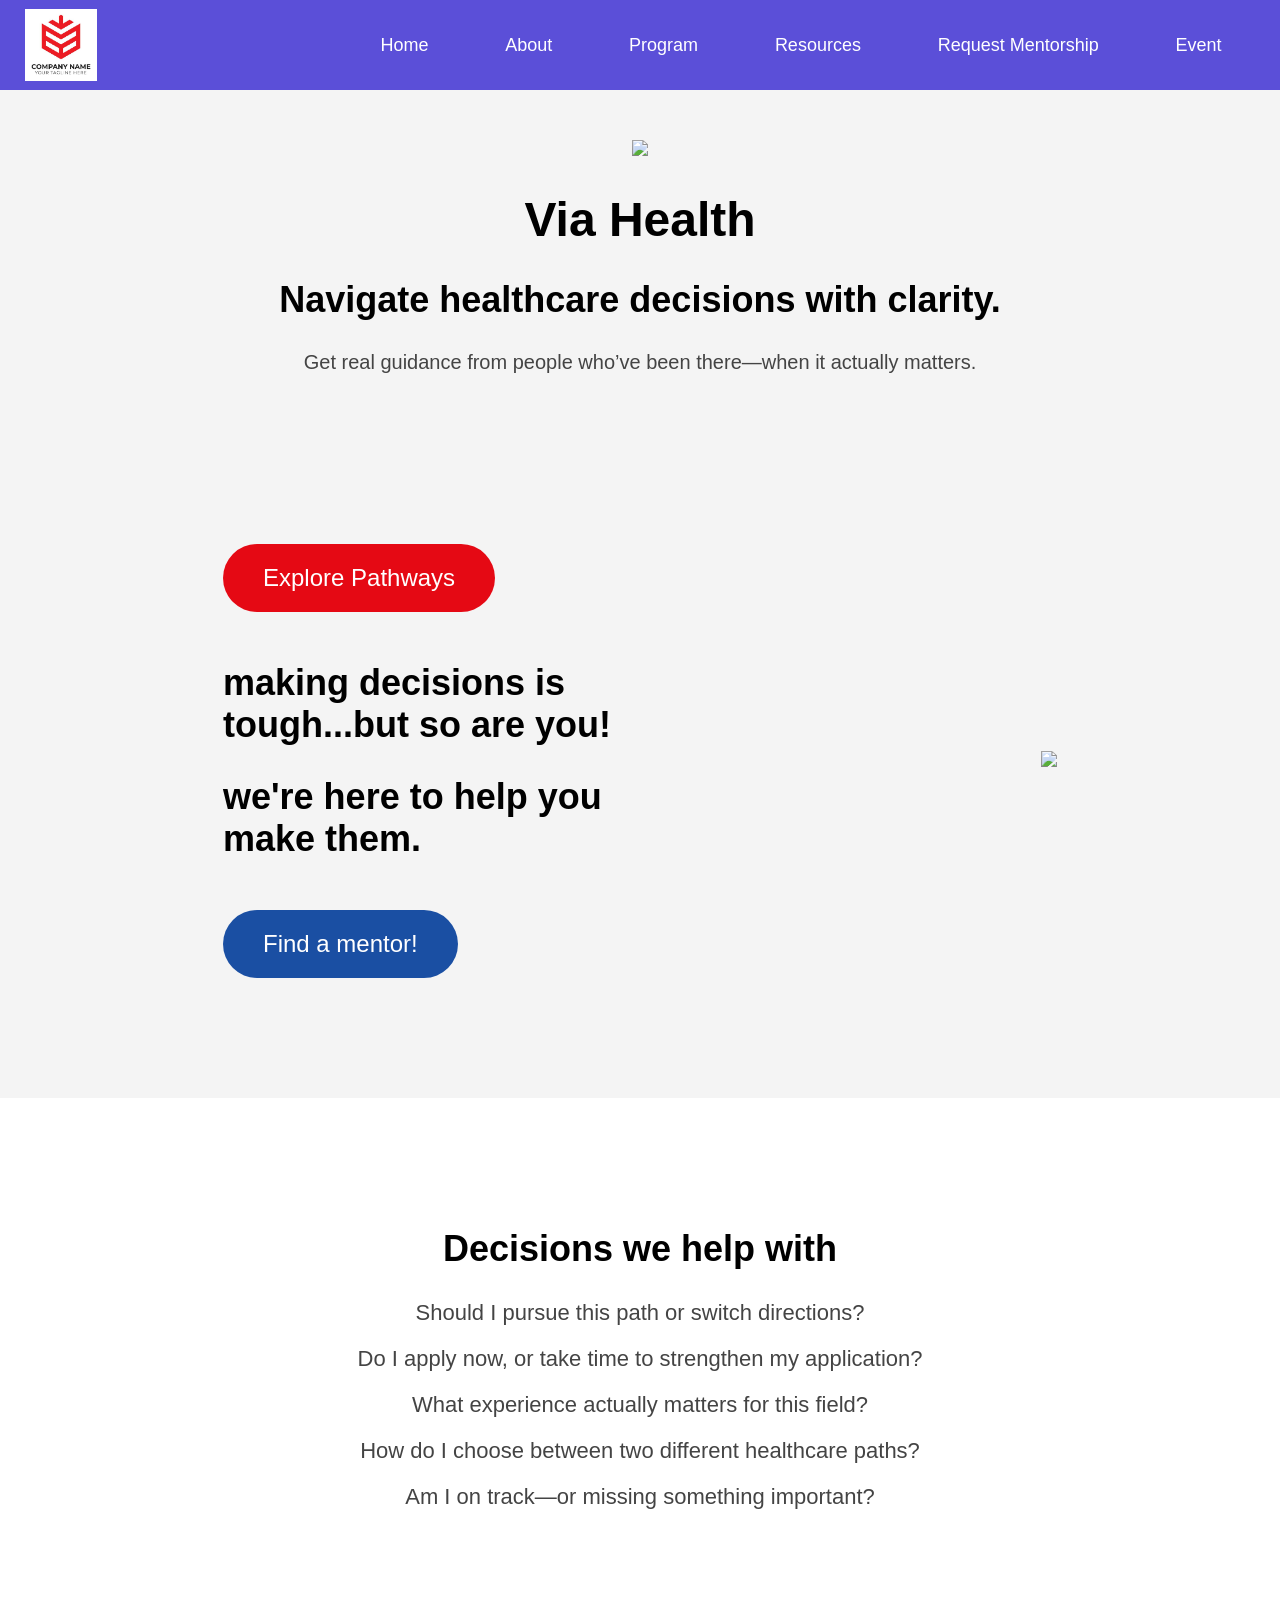
==== Index.html @ 2868d45c "finallyfinishform" ====
<!DOCTYPE html>
<html lang="en">
<head>
    <meta charset="UTF-8">
    <meta name="viewport" content="width=device-width, initial-scale=1.0">
    <title>CISW300 - Web Project</title>
    <link rel="stylesheet" href="style.css">
    <script src="script.js" defer></script>
</head>
<div id="nav-placeholder"></div>
<body class="Home">
<!-- HERO -->
<div class="hero">
    <img src="viahealth.png" class="mainLogo">

    <h1>Via Health</h1>

    <h2>Navigate healthcare decisions with clarity.</h2>

    <p>
        Get real guidance from people who’ve been there—when it actually matters.
    </p>
</div>

<!-- SECTION 2 (your second image recreated) -->
<div class="section2">

    <div class="left-text">
        <a href="#" class="btn red">Explore Pathways</a>

        <h2>making decisions is tough...but so are you!</h2>

        <h2>we're here to help you make them.</h2>

        <a href="#" class="btn blue">Find a mentor!</a>
    </div>

    <div class="right-image">
        <img src="map.png">
    </div>

</div>

<!-- SECTION 3 (your last image recreated) -->
<div class="section3">

    <h2>Decisions we help with</h2>

    <p>Should I pursue this path or switch directions?</p>
    <p>Do I apply now, or take time to strengthen my application?</p>
    <p>What experience actually matters for this field?</p>
    <p>How do I choose between two different healthcare paths?</p>
    <p>Am I on track—or missing something important?</p>

</div>

</body>
</html>
---- style.css ----
/*For all html files */
/* navigation bar */
.nav-hat {
   position: fixed;
   top: -10vh;
   left: 0;
   width: 110vw;
   height: 20vh;
   background-color: #5b4fd8;
   z-index: -1;
}
nav{
   position: fixed;
}
nav ul {
   list-style-type: none;
   display: flex;
   padding: 0;
   width: 100vw;
   background-color: #5b4fd8;
   margin: 0;
   position: fixed;
   top: 0;
   left: 0;
   text-decoration: none;
   height: 10vh;
   justify-content: right;
   align-items: center;
   overflow: hidden;

}
nav li {
   padding: 1000px clamp(2vw, 3vw, 5vw);
   position: relative;
   right: 20px;
}
nav a {
   text-decoration: none;
   color: white;
   font-size: 18px;

   
}
nav li:hover {
   background-color: #9891fb;

}
.navLogo {
   height: 80%;
   width: auto;
   margin-right: auto;
   margin-left: 25px;
   padding-right: 20px;


   
}
/* navigation bar end */
/* Start of Body */
Body {
   position: absolute;
   top: 10%;
   overscroll-behavior: none;
}

/*End*/

/*For Index.html */
.Home {
   margin: 0;
   font-family: Arial, sans-serif;
   background-color: #f4f4f4;
   text-align: center;
   width: 100vw;
}
.Home .hero {
            padding: 50px 20px;
}

.Home .mainLogo {
   width: 300px;
}

.Home h1 {
   font-size: 48px;
}

.Home h2 {
   font-size: 36px;
}

.Home p {
   font-size: 20px;
   color: #444;
   width: 60%;
   margin: auto;
}

        /* Section 2 layout */
.Home .section2 {
      display: flex;
      justify-content: space-around;
      align-items: center;
      padding: 100px 50px;
   background: #f4f4f4;
}

.Home .left-text {
   width: 40%;
   text-align: left;
}

.Home .right-image img {
   width: 250px;
}
.Home .btn {
   display: inline-block;
   padding: 20px 40px;
   border-radius: 40px;
   color: white;
   font-size: 24px;
   text-decoration: none;
   margin: 20px 0;
}

.Home .red {
   background: #e50914;
}

.Home .blue {
   background: #1a4fa3;
}

        /* Section 3 */
.Home .section3 {
   padding: 100px 20px;
   background: #ffffff;
}
.Home .section3 p {
   font-size: 22px;
   margin: 20px auto;
}
/*End*/

/*For About.html */

/*End*/

/*For Pathway.html */

/*End*/

/*For Mentorship.html */
.Mentorship {
   padding-top: 100px;
   padding-left: 100px;
   padding-bottom: 150px;

}

/*End*/

/*For Resources.html */

/*End*/
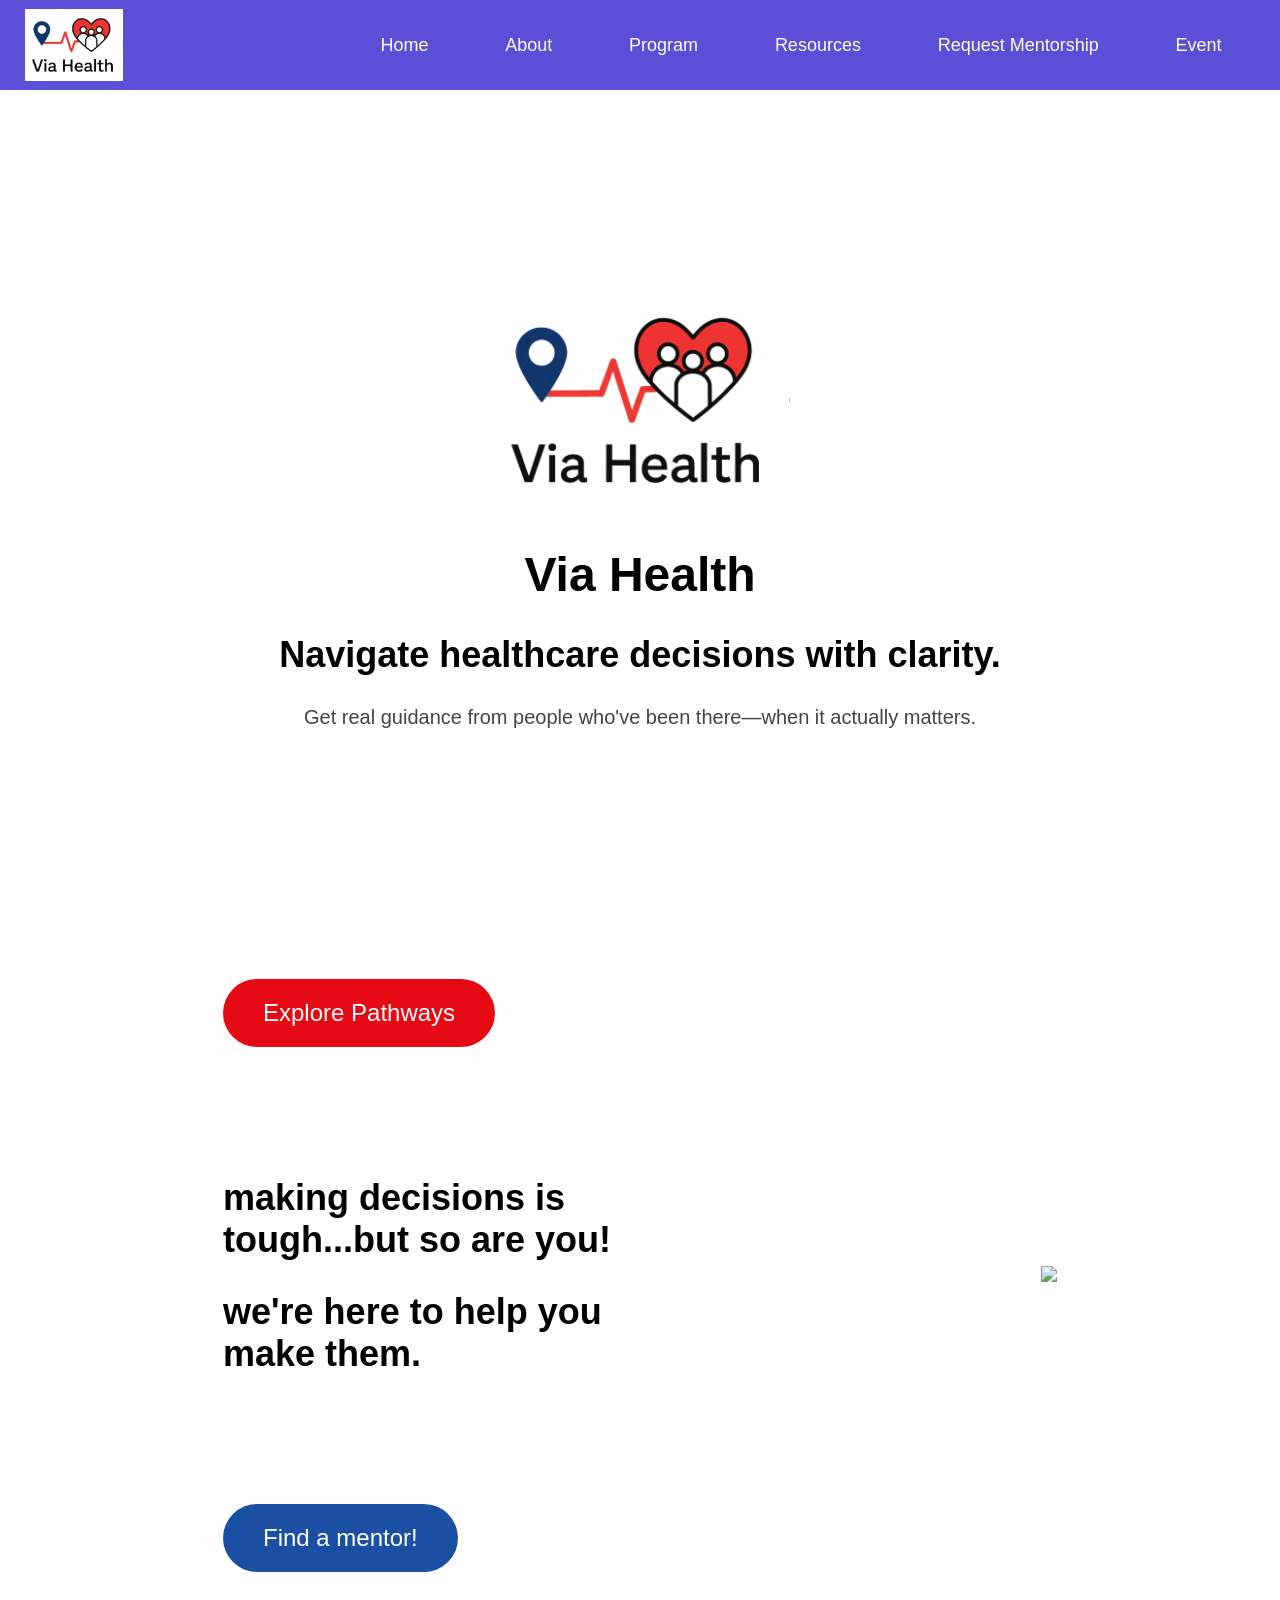
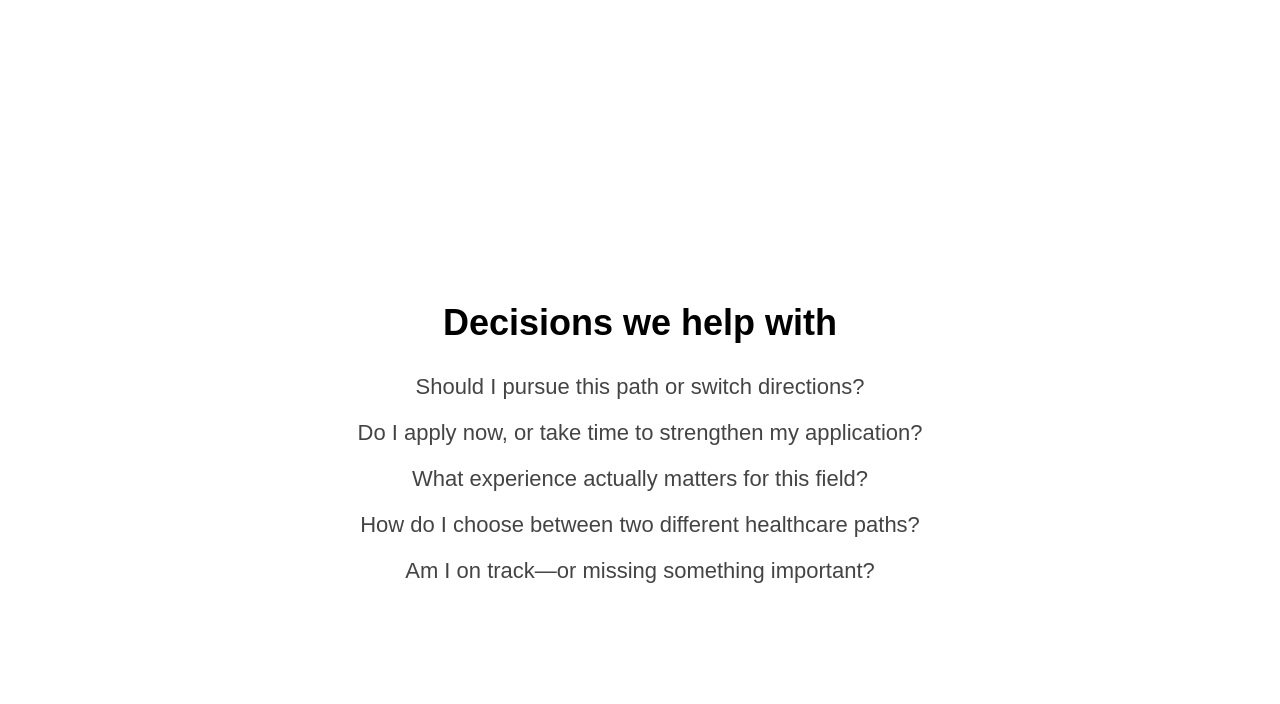
==== commit 7fed0c47: "ver.noclue" ====
--- a/Index.html
+++ b/Index.html
@@ -11,14 +11,14 @@
 <body class="Home">
 <!-- HERO -->
 <div class="hero">
-    <img src="viahealth.png" class="mainLogo">
+    <img src="myImages/logo.png" class="mainLogo">
 
     <h1>Via Health</h1>
 
     <h2>Navigate healthcare decisions with clarity.</h2>
 
     <p>
-        Get real guidance from people who’ve been there—when it actually matters.
+        Get real guidance from people who've been there—when it actually matters.
     </p>
 </div>
 
--- a/style.css
+++ b/style.css
@@ -69,9 +69,10 @@
 .Home {
    margin: 0;
    font-family: Arial, sans-serif;
-   background-color: #f4f4f4;
+   background-color: #ffffff;
    text-align: center;
    width: 100vw;
+   padding-top: 150px;
 }
 .Home .hero {
             padding: 50px 20px;
@@ -95,14 +96,12 @@
    width: 60%;
    margin: auto;
 }
-
         /* Section 2 layout */
 .Home .section2 {
       display: flex;
       justify-content: space-around;
       align-items: center;
       padding: 100px 50px;
-   background: #f4f4f4;
 }
 
 .Home .left-text {
@@ -120,7 +119,7 @@
    color: white;
    font-size: 24px;
    text-decoration: none;
-   margin: 20px 0;
+   margin: 100px 0;
 }
 
 .Home .red {
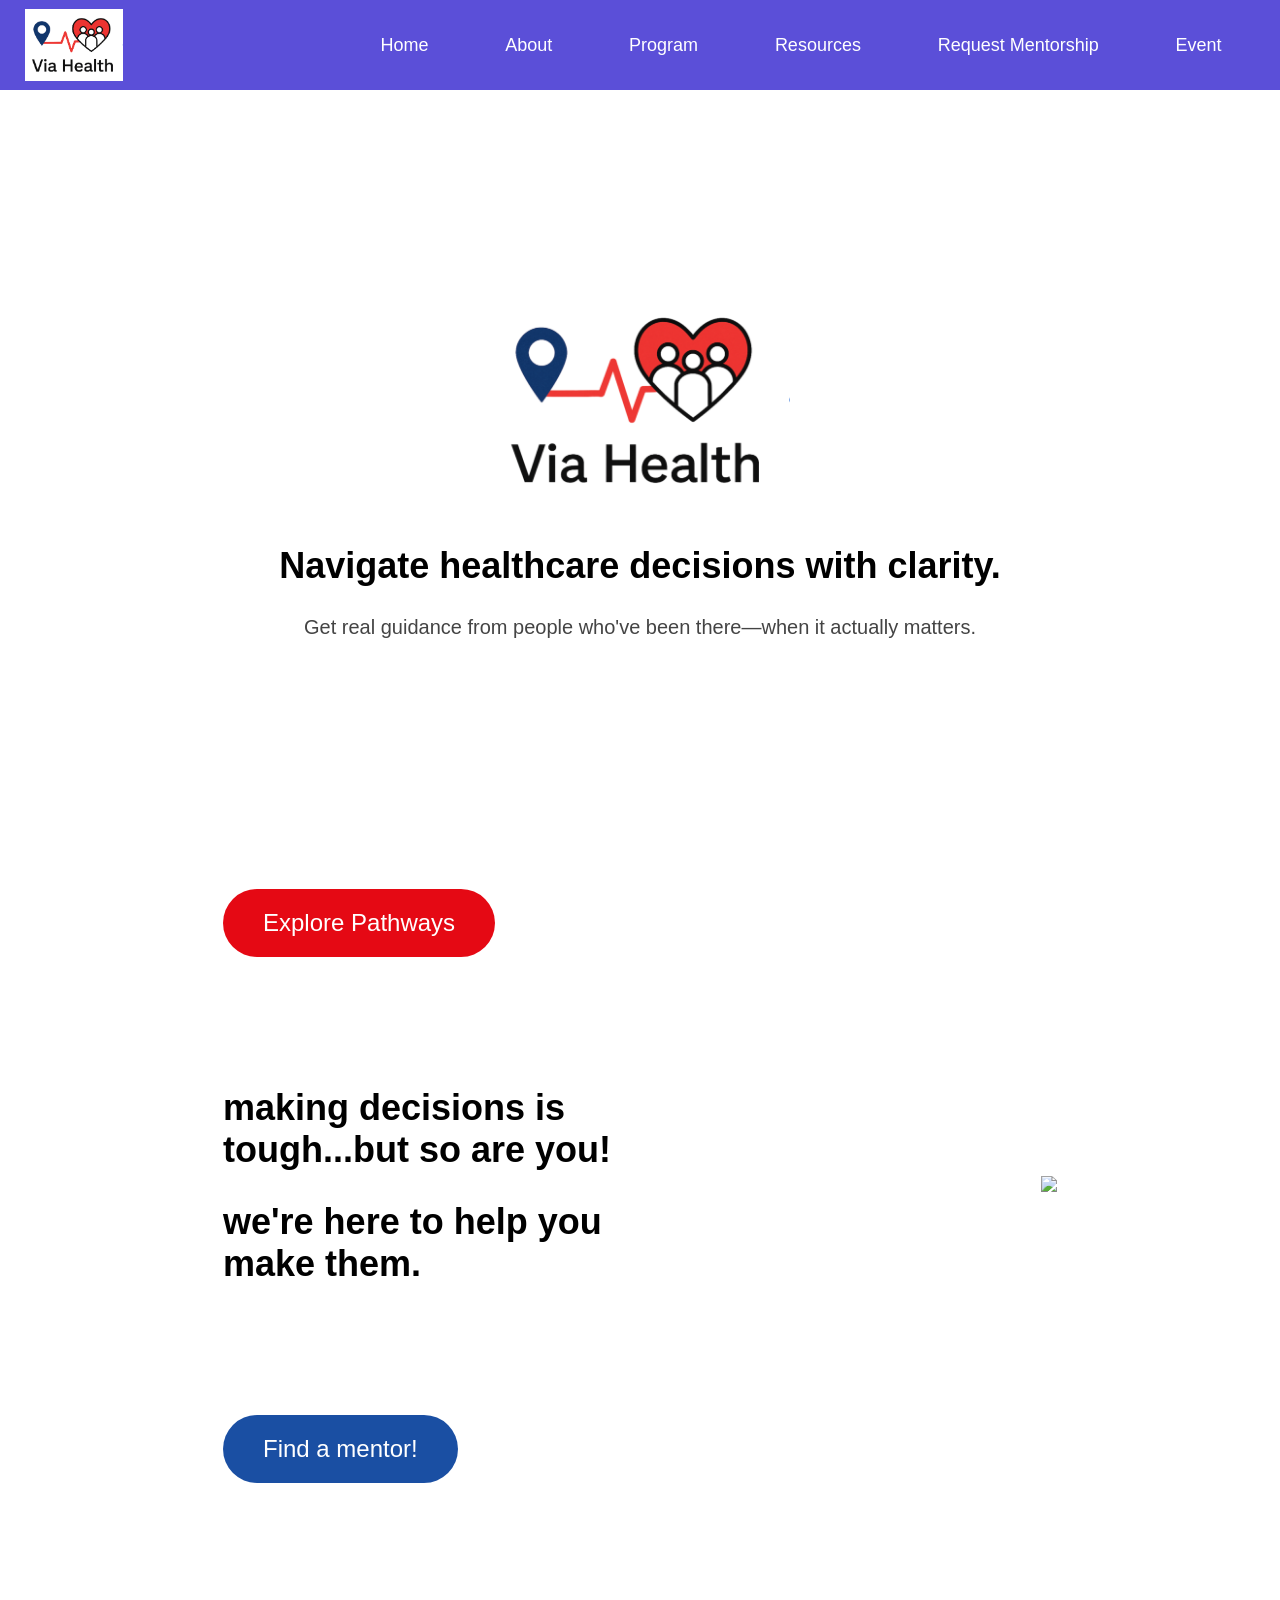
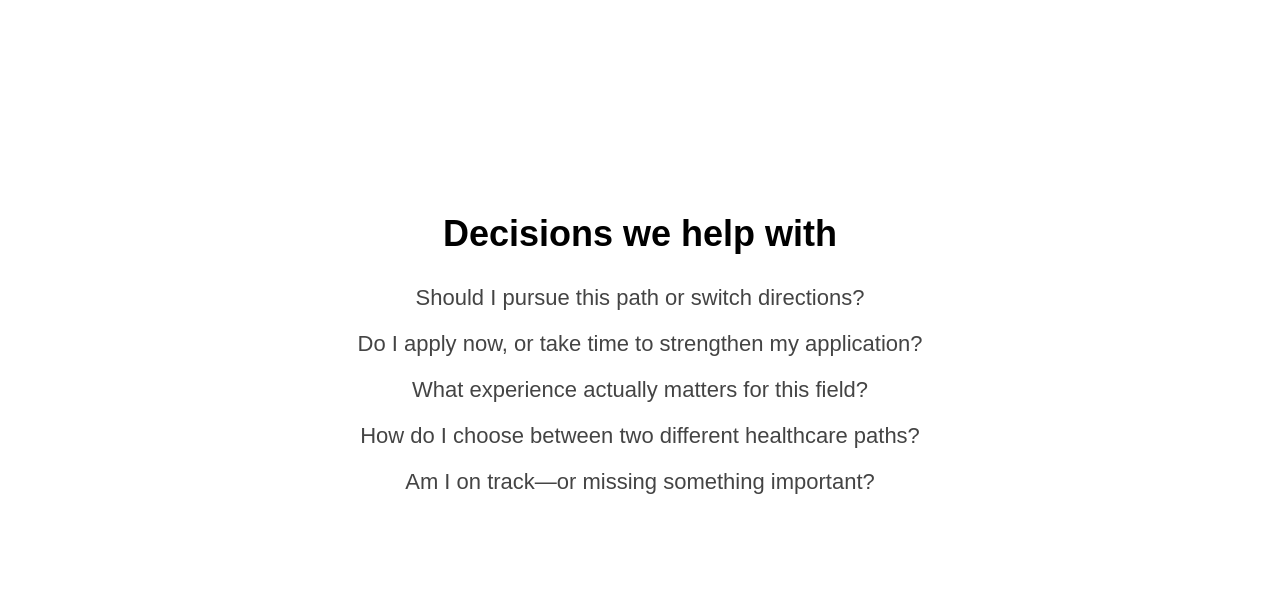
==== commit cbbacf5f: "minisculefix" ====
--- a/Index.html
+++ b/Index.html
@@ -13,7 +13,6 @@
 <div class="hero">
     <img src="myImages/logo.png" class="mainLogo">
 
-    <h1>Via Health</h1>
 
     <h2>Navigate healthcare decisions with clarity.</h2>
 
--- a/style.css
+++ b/style.css
@@ -161,4 +161,4 @@
 
 /*For Resources.html */
 
-/*End*/+/*End*/
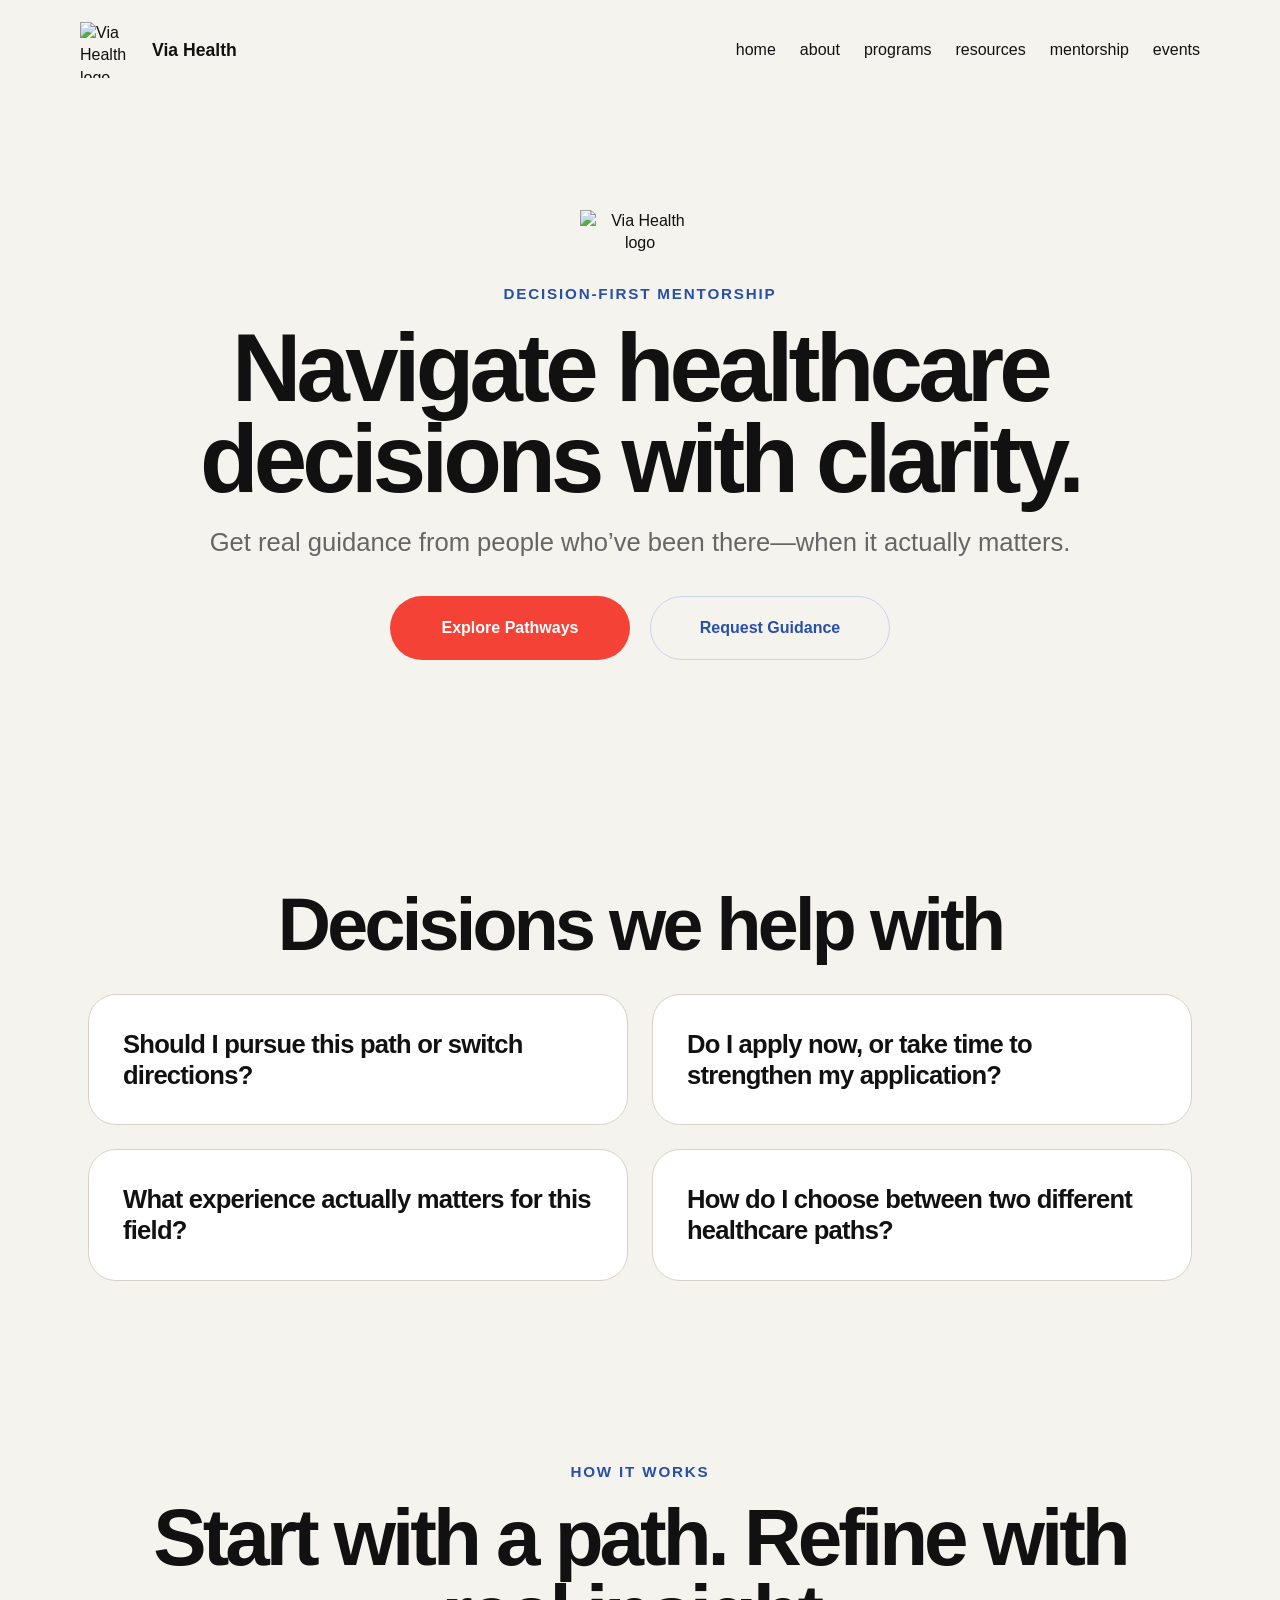
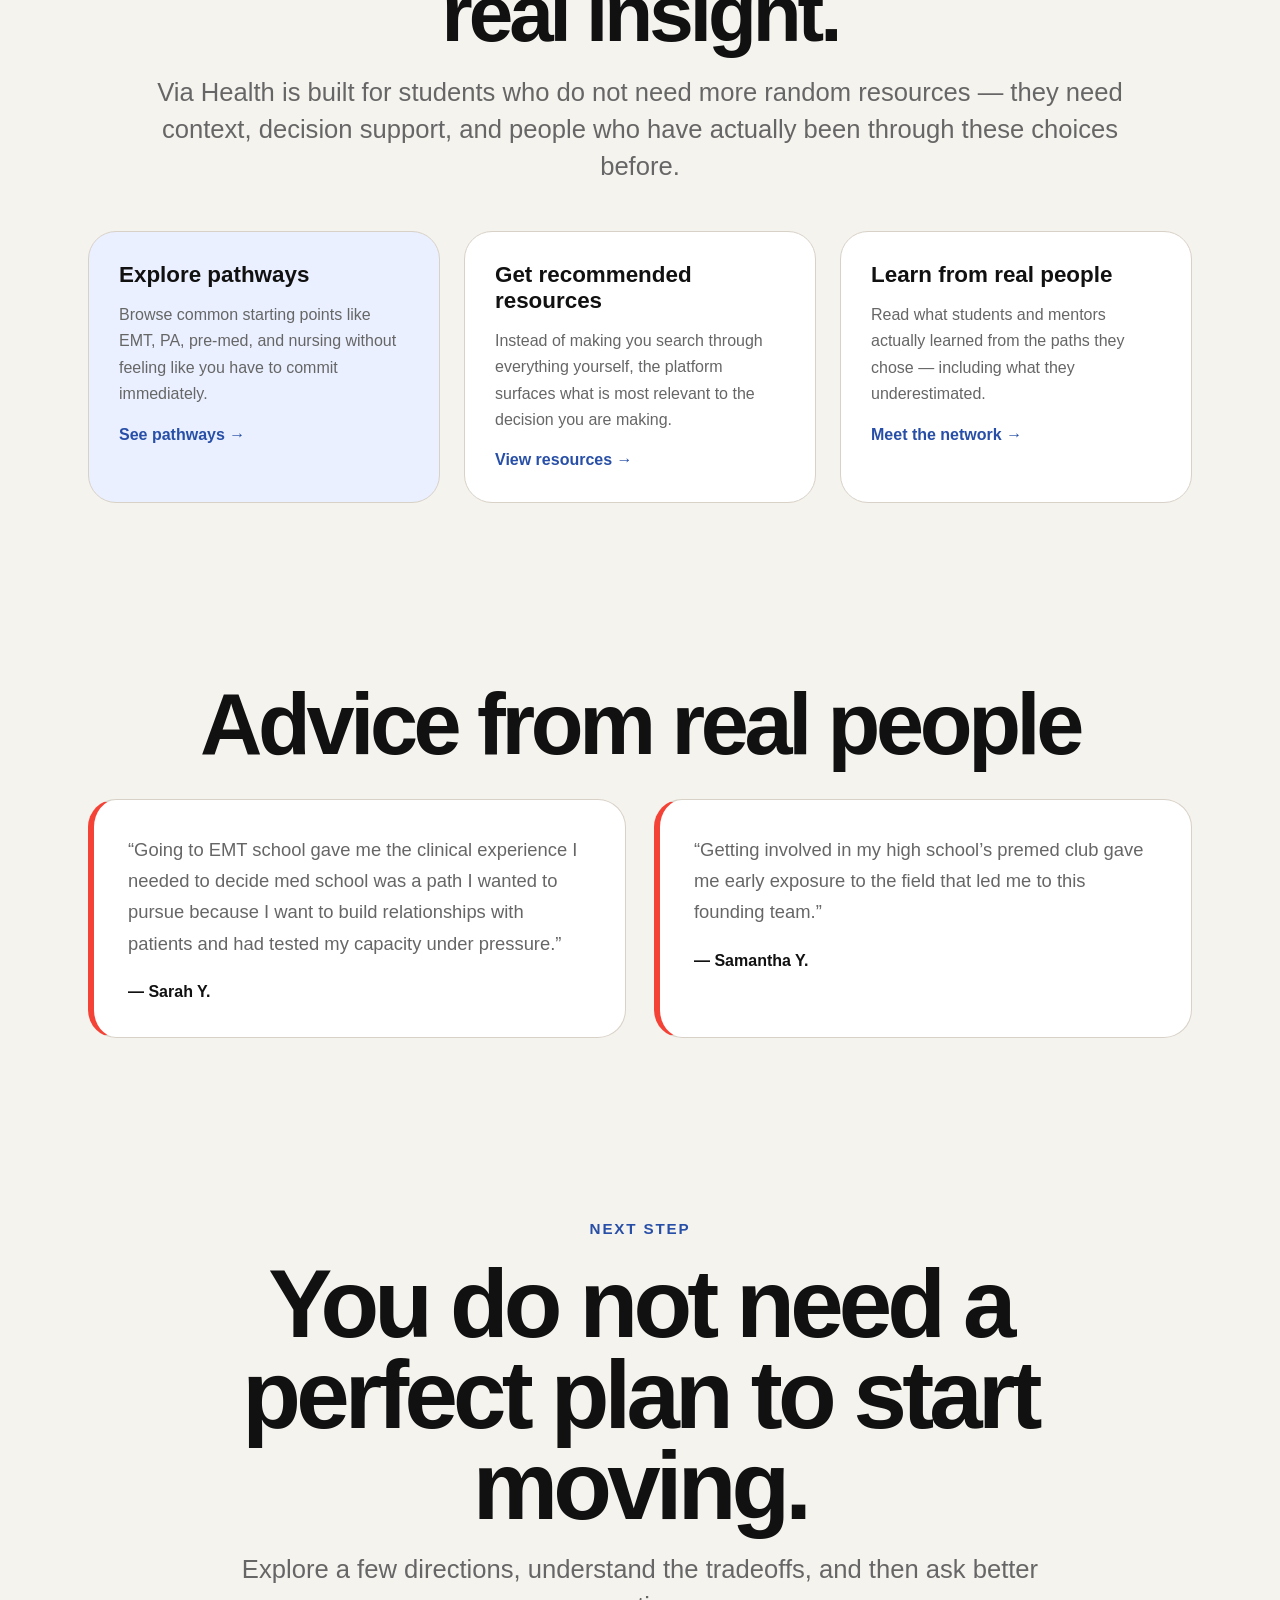
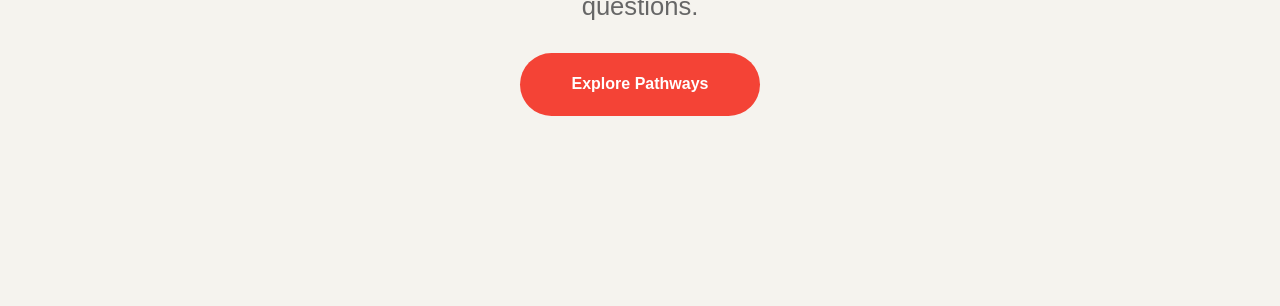
==== commit 6831cc39: "Add files via upload final site update for project submission" ====
--- a/Index.html
+++ b/Index.html
@@ -1,57 +1,149 @@
 <!DOCTYPE html>
 <html lang="en">
 <head>
-    <meta charset="UTF-8">
-    <meta name="viewport" content="width=device-width, initial-scale=1.0">
-    <title>CISW300 - Web Project</title>
-    <link rel="stylesheet" href="style.css">
-    <script src="script.js" defer></script>
+  <meta charset="UTF-8" />
+  <meta name="viewport" content="width=device-width, initial-scale=1.0" />
+  <title>Via Health</title>
+  <link rel="stylesheet" href="style.css" />
 </head>
-<div id="nav-placeholder"></div>
-<body class="Home">
-<!-- HERO -->
-<div class="hero">
-    <img src="myImages/logo.png" class="mainLogo">
-
-
-    <h2>Navigate healthcare decisions with clarity.</h2>
-
-    <p>
-        Get real guidance from people who've been there—when it actually matters.
-    </p>
-</div>
-
-<!-- SECTION 2 (your second image recreated) -->
-<div class="section2">
-
-    <div class="left-text">
-        <a href="#" class="btn red">Explore Pathways</a>
-
-        <h2>making decisions is tough...but so are you!</h2>
-
-        <h2>we're here to help you make them.</h2>
-
-        <a href="#" class="btn blue">Find a mentor!</a>
+<body>
+  <!-- NAVBAR -->
+  <nav class="navbar">
+    <div class="logo-wrap">
+      <img src="myImages/viahealth-logo.png" alt="Via Health logo" class="site-logo" />
+      <span class="logo-text">Via Health</span>
     </div>
 
-    <div class="right-image">
-        <img src="map.png">
+    <div class="nav-links">
+      <a href="Index.html">home</a>
+      <a href="About.html">about</a>
+      <a href="explore.html">programs</a>
+      <a href="Resources.html">resources</a>
+      <a href="Mentorship.html">mentorship</a>
+      <a href="Event.html">events</a>
     </div>
+  </nav>
 
-</div>
+  <main>
+    <!-- HERO -->
+    <section class="hero-section">
+      <div class="hero-content">
+        <img src="myImages/viahealth-logo.png" alt="Via Health logo" class="hero-logo" />
 
-<!-- SECTION 3 (your last image recreated) -->
-<div class="section3">
+        <p class="eyebrow">Decision-first mentorship</p>
 
-    <h2>Decisions we help with</h2>
+        <h1>Navigate healthcare decisions with clarity.</h1>
 
-    <p>Should I pursue this path or switch directions?</p>
-    <p>Do I apply now, or take time to strengthen my application?</p>
-    <p>What experience actually matters for this field?</p>
-    <p>How do I choose between two different healthcare paths?</p>
-    <p>Am I on track—or missing something important?</p>
+        <p class="hero-subtext">
+          Get real guidance from people who’ve been there—when it actually matters.
+        </p>
 
-</div>
+        <div class="hero-actions">
+          <a href="explore.html" class="btn-primary">Explore Pathways</a>
+          <a href="Mentorship.html" class="btn-outline">Request Guidance</a>
+        </div>
+      </div>
+    </section>
 
+    <!-- DECISIONS SECTION -->
+    <section class="decisions-section">
+      <div class="section-header">
+        <h2>Decisions we help with</h2>
+      </div>
+
+      <div class="decision-grid">
+        <div class="decision-card">
+          <h3>Should I pursue this path or switch directions?</h3>
+        </div>
+
+        <div class="decision-card">
+          <h3>Do I apply now, or take time to strengthen my application?</h3>
+        </div>
+
+        <div class="decision-card">
+          <h3>What experience actually matters for this field?</h3>
+        </div>
+
+        <div class="decision-card">
+          <h3>How do I choose between two different healthcare paths?</h3>
+        </div>
+      </div>
+    </section>
+
+    <!-- HOW IT WORKS -->
+    <section class="how-it-works-section">
+      <p class="eyebrow">How it works</p>
+      <h2>Start with a path. Refine with real insight.</h2>
+      <p class="section-subtext">
+        Via Health is built for students who do not need more random resources —
+        they need context, decision support, and people who have actually been
+        through these choices before.
+      </p>
+
+      <div class="feature-grid">
+        <div class="feature-card feature-card-accent">
+          <h3>Explore pathways</h3>
+          <p>
+            Browse common starting points like EMT, PA, pre-med, and nursing
+            without feeling like you have to commit immediately.
+          </p>
+          <a href="explore.html" class="feature-link">See pathways →</a>
+        </div>
+
+        <div class="feature-card">
+          <h3>Get recommended resources</h3>
+          <p>
+            Instead of making you search through everything yourself, the platform
+            surfaces what is most relevant to the decision you are making.
+          </p>
+          <a href="Resources.html" class="feature-link">View resources →</a>
+        </div>
+
+        <div class="feature-card">
+          <h3>Learn from real people</h3>
+          <p>
+            Read what students and mentors actually learned from the paths they
+            chose — including what they underestimated.
+          </p>
+          <a href="About.html" class="feature-link">Meet the network →</a>
+        </div>
+      </div>
+    </section>
+
+    <!-- TESTIMONIALS -->
+    <section class="testimonials-section">
+      <h2>Advice from real people</h2>
+
+      <div class="testimonial-grid">
+        <div class="testimonial-card">
+          <p>
+            “Going to EMT school gave me the clinical experience I needed to decide
+            med school was a path I wanted to pursue because I want to build
+            relationships with patients and had tested my capacity under pressure.”
+          </p>
+          <span>— Sarah Y.</span>
+        </div>
+
+        <div class="testimonial-card">
+          <p>
+            “Getting involved in my high school’s premed club gave me early
+            exposure to the field that led me to this founding team.”
+          </p>
+          <span>— Samantha Y.</span>
+        </div>
+      </div>
+    </section>
+
+    <!-- FINAL CTA -->
+    <section class="final-cta-section">
+      <p class="eyebrow">Next step</p>
+      <h2>You do not need a perfect plan to start moving.</h2>
+      <p class="section-subtext">
+        Explore a few directions, understand the tradeoffs, and then ask better questions.
+      </p>
+
+      <a href="explore.html" class="btn-primary">Explore Pathways</a>
+    </section>
+  </main>
 </body>
 </html>
--- a/style.css
+++ b/style.css
@@ -1,164 +1,2441 @@
-/*For all html files */
-/* navigation bar */
-.nav-hat {
-   position: fixed;
-   top: -10vh;
-   left: 0;
-   width: 110vw;
-   height: 20vh;
-   background-color: #5b4fd8;
-   z-index: -1;
-}
-nav{
-   position: fixed;
-}
-nav ul {
-   list-style-type: none;
-   display: flex;
-   padding: 0;
-   width: 100vw;
-   background-color: #5b4fd8;
-   margin: 0;
-   position: fixed;
-   top: 0;
-   left: 0;
-   text-decoration: none;
-   height: 10vh;
-   justify-content: right;
-   align-items: center;
-   overflow: hidden;
-
-}
-nav li {
-   padding: 1000px clamp(2vw, 3vw, 5vw);
-   position: relative;
-   right: 20px;
-}
-nav a {
-   text-decoration: none;
-   color: white;
-   font-size: 18px;
-
-   
-}
-nav li:hover {
-   background-color: #9891fb;
-
-}
-.navLogo {
-   height: 80%;
-   width: auto;
-   margin-right: auto;
-   margin-left: 25px;
-   padding-right: 20px;
-
-
-   
-}
-/* navigation bar end */
-/* Start of Body */
-Body {
-   position: absolute;
-   top: 10%;
-   overscroll-behavior: none;
-}
-
-/*End*/
-
-/*For Index.html */
-.Home {
-   margin: 0;
-   font-family: Arial, sans-serif;
-   background-color: #ffffff;
-   text-align: center;
-   width: 100vw;
-   padding-top: 150px;
-}
-.Home .hero {
-            padding: 50px 20px;
-}
-
-.Home .mainLogo {
-   width: 300px;
-}
-
-.Home h1 {
-   font-size: 48px;
-}
-
-.Home h2 {
-   font-size: 36px;
-}
-
-.Home p {
-   font-size: 20px;
-   color: #444;
-   width: 60%;
-   margin: auto;
-}
-        /* Section 2 layout */
-.Home .section2 {
-      display: flex;
-      justify-content: space-around;
-      align-items: center;
-      padding: 100px 50px;
-}
-
-.Home .left-text {
-   width: 40%;
-   text-align: left;
-}
-
-.Home .right-image img {
-   width: 250px;
-}
-.Home .btn {
-   display: inline-block;
-   padding: 20px 40px;
-   border-radius: 40px;
-   color: white;
-   font-size: 24px;
-   text-decoration: none;
-   margin: 100px 0;
-}
-
-.Home .red {
-   background: #e50914;
-}
-
-.Home .blue {
-   background: #1a4fa3;
-}
-
-        /* Section 3 */
-.Home .section3 {
-   padding: 100px 20px;
-   background: #ffffff;
-}
-.Home .section3 p {
-   font-size: 22px;
-   margin: 20px auto;
-}
-/*End*/
-
-/*For About.html */
-
-/*End*/
-
-/*For Pathway.html */
-
-/*End*/
-
-/*For Mentorship.html */
-.Mentorship {
-   padding-top: 100px;
-   padding-left: 100px;
-   padding-bottom: 150px;
-
-}
-
-/*End*/
-
-/*For Resources.html */
-
-/*End*/
+/* =========================
+   1. TOKENS / VARIABLES
+========================= */
+:root {
+  --bg: #f5f3ee;
+  --surface: #ffffff;
+  --text: #111111;
+  --muted: #555555;
+  --line: #e2ddd4;
+
+  --red: #ff2b2b;
+  --blue: #1f4b99;
+  --blue-soft: #edf3ff;
+  --red-soft: #fff1f1;
+
+  --radius-lg: 28px;
+  --radius-md: 24px;
+  --radius-pill: 999px;
+
+  --max-width: 1200px;
+  --shadow-soft: 0 14px 30px rgba(0, 0, 0, 0.06);
+}
+
+/* =========================
+   2. RESET
+========================= */
+* {
+  box-sizing: border-box;
+  margin: 0;
+  padding: 0;
+}
+
+img {
+  max-width: 100%;
+  display: block;
+}
+
+body {
+  font-family: Arial, Helvetica, sans-serif;
+  background: var(--bg);
+  color: var(--text);
+  line-height: 1.4;
+}
+
+/* =========================
+   3. GLOBAL LAYOUT
+========================= */
+main,
+.about-page,
+.program-page,
+.resources-page,
+.form-page {
+  max-width: var(--max-width);
+  margin: 0 auto;
+  padding: 40px 24px 100px;
+}
+
+section {
+  margin-bottom: 100px;
+}
+
+section h2 {
+  font-size: clamp(2.2rem, 5vw, 4rem);
+  margin-bottom: 28px;
+  text-align: center;
+  font-weight: 800;
+  letter-spacing: -0.03em;
+}
+
+/* =========================
+   4. SHARED COMPONENTS
+========================= */
+.navbar {
+  max-width: var(--max-width);
+  margin: 0 auto;
+  padding: 28px 24px;
+  display: flex;
+  justify-content: space-between;
+  align-items: center;
+  gap: 24px;
+}
+
+.logo-wrap {
+  display: flex;
+  align-items: center;
+  gap: 14px;
+}
+
+.site-logo {
+  width: 36px;
+  height: 36px;
+  object-fit: contain;
+}
+
+.logo-text {
+  font-size: 1.4rem;
+  font-weight: 800;
+  color: var(--text);
+}
+
+.nav-links {
+  display: flex;
+  gap: 24px;
+  flex-wrap: wrap;
+}
+
+.nav-links a {
+  text-decoration: none;
+  color: var(--text);
+  font-weight: 600;
+  text-transform: lowercase;
+  transition: color 0.2s ease;
+}
+
+.nav-links a:hover {
+  color: var(--blue);
+}
+
+.eyebrow {
+  text-transform: uppercase;
+  letter-spacing: 0.12em;
+  font-size: 0.8rem;
+  color: var(--blue);
+  margin-bottom: 18px;
+  font-weight: 700;
+}
+
+.subtext {
+  font-size: 1.35rem;
+  color: var(--muted);
+  max-width: 720px;
+  margin: 0 auto 36px;
+  line-height: 1.5;
+}
+
+.button {
+  text-decoration: none;
+  padding: 16px 28px;
+  border-radius: var(--radius-pill);
+  font-weight: 700;
+  display: inline-block;
+}
+
+.button.primary {
+  background: var(--red);
+  color: white;
+}
+
+.button.secondary {
+  background: white;
+  color: var(--blue);
+  border: 1px solid #cfd8ea;
+}
+
+.hero-buttons {
+  display: flex;
+  justify-content: center;
+  gap: 16px;
+  flex-wrap: wrap;
+}
+
+.card {
+  background: var(--surface);
+  border: 1px solid var(--line);
+  border-radius: var(--radius-md);
+  padding: 24px;
+}
+
+.quote-grid,
+.question-grid,
+.home-preview-grid,
+.pathway-grid,
+.recommendation-grid {
+  display: grid;
+  gap: 20px;
+}
+
+/* =========================
+   5. HOME PAGE
+========================= */
+.hero {
+  text-align: center;
+  padding: 60px 0 100px;
+}
+
+.hero-logo {
+  display: flex;
+  justify-content: center;
+  margin-bottom: 28px;
+}
+
+.hero-logo img {
+  width: 90px;
+  height: auto;
+  object-fit: contain;
+  background: transparent;
+}
+
+.hero h1,
+.final-cta h2 {
+  font-size: clamp(3rem, 8vw, 5.5rem);
+  line-height: 0.95;
+  font-weight: 800;
+  letter-spacing: -0.04em;
+  max-width: 10ch;
+  margin: 0 auto 24px;
+}
+
+.question-grid {
+  grid-template-columns: repeat(2, minmax(0, 1fr));
+}
+
+.question-card {
+  background: var(--surface);
+  border: 1px solid var(--line);
+  border-radius: var(--radius-md);
+  padding: 24px;
+  font-size: 1.25rem;
+  font-weight: 600;
+  line-height: 1.35;
+}
+
+.home-preview-copy {
+  text-align: center;
+  max-width: 760px;
+  margin: 0 auto 32px;
+}
+
+.home-preview-copy p {
+  color: var(--muted);
+  line-height: 1.7;
+  font-size: 1.1rem;
+}
+
+.home-preview-grid {
+  grid-template-columns: repeat(3, minmax(0, 1fr));
+}
+
+.preview-card {
+  background: var(--surface);
+  border: 1px solid var(--line);
+  border-radius: var(--radius-md);
+  padding: 24px;
+}
+
+.preview-card h3 {
+  font-size: 1.5rem;
+  margin-bottom: 12px;
+  font-weight: 800;
+}
+
+.preview-card p {
+  color: var(--muted);
+  line-height: 1.7;
+  margin-bottom: 16px;
+}
+
+.featured-preview {
+  background: var(--blue-soft);
+  border-color: #cddaf5;
+}
+
+.text-link {
+  color: var(--blue);
+  font-weight: 700;
+  text-decoration: none;
+}
+
+.quote-grid {
+  grid-template-columns: repeat(2, minmax(0, 1fr));
+}
+
+.quote-card {
+  background: var(--surface);
+  border: 1px solid var(--line);
+  border-left: 6px solid var(--red);
+  border-radius: var(--radius-md);
+  padding: 24px;
+}
+
+.quote-card p {
+  color: var(--muted);
+  font-size: 1.1rem;
+  line-height: 1.7;
+  margin-bottom: 14px;
+}
+
+.quote-card span {
+  display: block;
+  font-weight: 700;
+  color: var(--text);
+}
+
+.final-cta {
+  text-align: center;
+  padding-top: 20px;
+}
+
+/* =========================
+   6. ABOUT PAGE
+========================= */
+.about-page {
+  padding-top: 60px;
+}
+
+.about-hero {
+  text-align: center;
+  padding: 30px 0 70px;
+}
+
+.mission-two-col {
+  display: grid;
+  grid-template-columns: repeat(2, minmax(0, 1fr));
+  gap: 40px;
+  margin-bottom: 80px;
+}
+
+.mission-block {
+  background: var(--surface);
+  border: 1px solid var(--line);
+  border-radius: var(--radius-lg);
+  padding: 32px;
+}
+
+.mission-block h2 {
+  font-size: 2rem;
+  margin-bottom: 18px;
+  font-weight: 800;
+  line-height: 1.1;
+}
+
+.mission-block p {
+  font-size: 1.15rem;
+  line-height: 1.7;
+  color: #444;
+}
+
+.about-section {
+  margin-bottom: 80px;
+  text-align: center;
+}
+
+.team-line,
+.team-note,
+.preview-intro {
+  max-width: 760px;
+  margin-left: auto;
+  margin-right: auto;
+}
+
+.team-line {
+  font-size: 2rem;
+  font-weight: 700;
+  margin-bottom: 18px;
+}
+
+.team-note,
+.preview-intro {
+  color: var(--muted);
+  font-size: 1.1rem;
+  line-height: 1.7;
+}
+
+.mentor-preview-grid {
+  display: grid;
+  grid-template-columns: repeat(2, minmax(0, 1fr));
+  gap: 24px;
+  margin-top: 36px;
+  text-align: left;
+}
+
+.mentor-preview-card {
+  background: var(--surface);
+  border: 1px solid var(--line);
+  border-radius: 26px;
+  padding: 24px;
+  transition: transform 0.2s ease, box-shadow 0.2s ease;
+}
+
+.mentor-preview-card:hover {
+  transform: translateY(-4px);
+  box-shadow: var(--shadow-soft);
+}
+
+.mentor-top {
+  display: flex;
+  align-items: center;
+  gap: 14px;
+  margin-bottom: 16px;
+}
+
+.mentor-avatar {
+  width: 56px;
+  height: 56px;
+  border-radius: 50%;
+  background: var(--text);
+  color: white;
+  display: flex;
+  align-items: center;
+  justify-content: center;
+  font-weight: 800;
+}
+
+.mentor-preview-card h3 {
+  font-size: 1.35rem;
+  margin-bottom: 4px;
+  font-weight: 800;
+}
+
+.mentor-path {
+  color: #666;
+  font-size: 0.95rem;
+  font-weight: 600;
+}
+
+.mentor-bio {
+  color: #444;
+  line-height: 1.6;
+  margin-bottom: 18px;
+}
+
+.mentor-tags {
+  display: flex;
+  flex-wrap: wrap;
+  gap: 10px;
+}
+
+.mentor-tags span {
+  background: var(--blue-soft);
+  border: 1px solid #d3def5;
+  border-radius: var(--radius-pill);
+  padding: 8px 12px;
+  font-size: 0.82rem;
+  font-weight: 700;
+  color: var(--blue);
+}
+
+/* =========================
+   7. PROGRAM PAGE
+========================= */
+.program-page {
+  padding-top: 50px;
+}
+
+.program-hero {
+  text-align: center;
+  padding: 30px 0 70px;
+}
+
+.interest-section,
+.roadmap-preview,
+.choose-section,
+.decision-lab {
+  margin-bottom: 90px;
+}
+
+.interest-grid,
+.decision-grid,
+.lab-grid,
+.after-results-grid {
+  display: grid;
+  grid-template-columns: repeat(2, minmax(0, 1fr));
+  gap: 24px;
+}
+
+.interest-card,
+.decision-card,
+.lab-panel,
+.results-shell {
+  background: var(--surface);
+  border: 1px solid var(--line);
+  border-radius: var(--radius-lg);
+  padding: 28px;
+}
+
+.interest-card {
+  display: block;
+  text-decoration: none;
+  color: var(--text);
+  transition: transform 0.2s ease, box-shadow 0.2s ease;
+}
+
+.interest-card:hover {
+  transform: translateY(-4px);
+  box-shadow: var(--shadow-soft);
+}
+
+.interest-tag {
+  display: inline-block;
+  margin-bottom: 14px;
+  padding: 8px 12px;
+  border-radius: var(--radius-pill);
+  background: var(--blue-soft);
+  border: 1px solid #d3def5;
+  font-size: 0.78rem;
+  font-weight: 700;
+  text-transform: uppercase;
+  letter-spacing: 0.12em;
+  color: var(--blue);
+}
+
+.interest-card h3 {
+  font-size: 2rem;
+  margin-bottom: 10px;
+  font-weight: 800;
+}
+
+.interest-card p,
+.decision-card p,
+.roadmap-copy p,
+.result-summary,
+.lab-panel p {
+  color: var(--muted);
+  line-height: 1.7;
+}
+
+.pathways-header,
+.roadmap-copy,
+.decision-lab-header {
+  text-align: center;
+  max-width: 760px;
+  margin: 0 auto 32px;
+}
+
+.pathways-intro,
+.pathways-footer-note {
+  color: var(--muted);
+  line-height: 1.7;
+  font-size: 1.1rem;
+  max-width: 820px;
+  margin-left: auto;
+  margin-right: auto;
+}
+
+.pathways-footer-note {
+  margin-top: 24px;
+  text-align: center;
+}
+
+.roadmap-layout {
+  display: grid;
+  grid-template-columns: 1.1fr 0.9fr;
+  gap: 28px;
+}
+
+.roadmap-graph,
+.roadmap-panel {
+  background: var(--surface);
+  border: 1px solid var(--line);
+  border-radius: var(--radius-lg);
+}
+
+.roadmap-graph {
+  min-height: 520px;
+  position: relative;
+  padding: 36px;
+  overflow: hidden;
+}
+
+.path-node {
+  position: absolute;
+  padding: 20px 28px;
+  border-radius: var(--radius-pill);
+  background: #f7f3ec;
+  border: 1px solid #d9d2c7;
+  font-size: 2rem;
+  font-weight: 800;
+}
+
+.top-left { top: 70px; left: 50px; }
+.center-left { top: 200px; left: 200px; }
+.bottom-left { top: 340px; left: 180px; }
+.top-right { top: 70px; right: 90px; }
+
+.roadmap-caption {
+  position: absolute;
+  left: 40px;
+  bottom: 28px;
+  font-size: 1rem;
+  color: #666;
+  font-style: italic;
+}
+
+.roadmap-panel {
+  padding: 36px;
+  display: flex;
+  flex-direction: column;
+  justify-content: center;
+  text-align: center;
+}
+
+.roadmap-panel-text {
+  font-size: 2rem;
+  line-height: 1.35;
+  color: #222;
+  margin-bottom: 28px;
+}
+
+.quiz-group {
+  margin-bottom: 24px;
+}
+
+.quiz-label {
+  font-size: 1rem;
+  font-weight: 700;
+  margin-bottom: 12px;
+  color: #333;
+}
+
+.choice-row {
+  display: flex;
+  flex-wrap: wrap;
+  gap: 10px;
+}
+
+.choice-btn,
+.mode-btn {
+  border: 1px solid #ddd6ca;
+  background: #f8f5ef;
+  color: #111;
+  padding: 10px 16px;
+  border-radius: var(--radius-pill);
+  font-weight: 700;
+  cursor: pointer;
+}
+
+.choice-btn.active,
+.mode-btn.active {
+  background: #111;
+  color: white;
+  border-color: #111;
+}
+
+.mode-toggle {
+  display: flex;
+  align-items: center;
+  gap: 10px;
+  margin-top: 8px;
+  flex-wrap: wrap;
+}
+
+.slider-block {
+  margin-bottom: 22px;
+}
+
+.slider-block label {
+  display: block;
+  font-weight: 700;
+  margin-bottom: 8px;
+}
+
+.slider-block input[type="range"] {
+  width: 100%;
+}
+
+.collision-box {
+  margin-top: 14px;
+  padding: 16px 18px;
+  border-radius: 18px;
+  background: #f4f1eb;
+  border: 1px solid var(--line);
+  color: #444;
+  line-height: 1.5;
+}
+
+.results-header {
+  display: flex;
+  justify-content: space-between;
+  gap: 20px;
+  align-items: start;
+  margin-bottom: 24px;
+}
+
+.confidence-pill {
+  padding: 10px 14px;
+  border-radius: var(--radius-pill);
+  background: #111;
+  color: white;
+  font-size: 0.85rem;
+  font-weight: 700;
+  white-space: nowrap;
+}
+
+.result-card-grid {
+  display: grid;
+  grid-template-columns: repeat(2, minmax(0, 1fr));
+  gap: 18px;
+}
+
+.result-card {
+  border: 1px solid var(--line);
+  background: #fcfbf8;
+  border-radius: var(--radius-md);
+  padding: 22px;
+}
+
+.result-card.featured {
+  border-color: #111;
+  box-shadow: 0 12px 24px rgba(0, 0, 0, 0.05);
+}
+
+.result-top {
+  display: flex;
+  justify-content: space-between;
+  align-items: center;
+  margin-bottom: 12px;
+}
+
+.result-top h4 {
+  font-size: 1.5rem;
+  font-weight: 800;
+}
+
+.score {
+  font-weight: 800;
+  color: #111;
+}
+
+.action-list {
+  padding-left: 20px;
+  color: #444;
+  line-height: 1.8;
+}
+
+/* =========================
+   8. RESOURCES PAGE
+========================= */
+.resources-page {
+  padding-top: 50px;
+}
+
+.resources-hero {
+  text-align: center;
+  padding: 30px 0 70px;
+}
+
+.recommendation-section,
+.resource-list-section {
+  margin-bottom: 90px;
+}
+
+.recommendation-grid {
+  display: grid;
+  grid-template-columns: repeat(2, minmax(0, 1fr));
+  gap: 24px;
+}
+
+.recommendation-card,
+.resource-item-card {
+  background: var(--surface);
+  border: 1px solid var(--line);
+  border-radius: var(--radius-lg);
+  padding: 28px;
+}
+
+.recommendation-card {
+  transition: transform 0.2s ease, box-shadow 0.2s ease;
+}
+
+.recommendation-card:hover {
+  transform: translateY(-4px);
+  box-shadow: var(--shadow-soft);
+}
+
+.rec-tag {
+  display: inline-block;
+  margin-bottom: 14px;
+  padding: 8px 12px;
+  border-radius: var(--radius-pill);
+  background: var(--blue-soft);
+  border: 1px solid #d3def5;
+  font-size: 0.78rem;
+  font-weight: 700;
+  text-transform: uppercase;
+  letter-spacing: 0.12em;
+  color: var(--blue);
+}
+
+.recommendation-card h3,
+.resource-item-card h3 {
+  font-size: 1.5rem;
+  margin-bottom: 8px;
+  font-weight: 800;
+}
+
+.recommendation-card p,
+.resource-item-card p {
+  color: var(--muted);
+  line-height: 1.7;
+}
+
+.resource-section-header {
+  display: grid;
+  grid-template-columns: 1fr auto;
+  gap: 24px;
+  align-items: end;
+  margin-bottom: 28px;
+}
+
+.resource-side-note {
+  max-width: 320px;
+  color: #666;
+  line-height: 1.6;
+  font-size: 0.98rem;
+  text-align: right;
+}
+
+.resource-stack {
+  display: grid;
+  gap: 20px;
+}
+
+.resource-item-top {
+  display: flex;
+  justify-content: space-between;
+  gap: 20px;
+  align-items: start;
+  margin-bottom: 10px;
+}
+
+.resource-meta {
+  color: #777;
+  font-size: 0.95rem;
+  font-weight: 600;
+}
+
+.resource-badge {
+  white-space: nowrap;
+  padding: 8px 12px;
+  border-radius: var(--radius-pill);
+  background: #111;
+  color: white;
+  font-size: 0.76rem;
+  font-weight: 700;
+  text-transform: uppercase;
+  letter-spacing: 0.1em;
+}
+
+/* =========================
+   9. MENTORSHIP PAGE
+========================= */
+.form-page {
+  max-width: 1000px;
+}
+
+.form-hero {
+  text-align: center;
+  padding: 40px 0 50px;
+}
+
+.form-note {
+  color: #c81d1d;
+  font-weight: 700;
+  margin-top: 14px;
+}
+
+.guidance-form {
+  background: var(--surface);
+  border: 1px solid var(--line);
+  border-radius: var(--radius-lg);
+  padding: 32px;
+}
+
+.form-grid {
+  display: grid;
+  grid-template-columns: repeat(2, minmax(0, 1fr));
+  gap: 20px;
+  margin-bottom: 24px;
+}
+
+.field {
+  display: flex;
+  flex-direction: column;
+  gap: 10px;
+}
+
+.field label {
+  font-weight: 700;
+  font-size: 0.98rem;
+}
+
+.field input,
+.field textarea {
+  width: 100%;
+  padding: 14px 16px;
+  border: 1px solid #d8d2c8;
+  border-radius: 16px;
+  font-size: 1rem;
+  background: #fcfbf8;
+}
+
+.field textarea {
+  resize: vertical;
+}
+
+.full-width {
+  margin-bottom: 24px;
+}
+
+.checkbox-group {
+  display: grid;
+  gap: 12px;
+  margin-top: 6px;
+}
+
+.checkbox-group label {
+  font-weight: 500;
+  color: #333;
+}
+
+.checkbox-group input {
+  margin-right: 10px;
+}
+
+/* =========================
+   10. MEDIA QUERIES
+========================= */
+@media (max-width: 900px) {
+  .navbar {
+    flex-direction: column;
+    align-items: flex-start;
+  }
+
+  .question-grid,
+  .quote-grid,
+  .home-preview-grid,
+  .mission-two-col,
+  .mentor-preview-grid,
+  .interest-grid,
+  .roadmap-layout,
+  .decision-grid,
+  .lab-grid,
+  .after-results-grid,
+  .result-card-grid,
+  .recommendation-grid,
+  .form-grid {
+    grid-template-columns: 1fr;
+  }
+
+  .resource-section-header {
+    grid-template-columns: 1fr;
+  }
+
+  .resource-side-note {
+    text-align: left;
+    max-width: 100%;
+  }
+
+  .resource-item-top,
+  .results-header {
+    flex-direction: column;
+  }
+
+  .roadmap-graph {
+    min-height: 620px;
+  }
+
+  .top-left { top: 40px; left: 24px; }
+  .center-left { top: 180px; left: 70px; }
+  .bottom-left { top: 330px; left: 40px; }
+  .top-right { top: 470px; right: 24px; }
+
+  .hero {
+    padding-top: 30px;
+  }
+
+  .team-line {
+    font-size: 1.5rem;
+    line-height: 1.4;
+  }
+
+  .guidance-form {
+    padding: 22px;
+  }
+}
+/* =========================
+   10. EVENTS PAGE
+========================= */
+.events-page {
+  max-width: 1200px;
+  margin: 0 auto;
+  padding: 50px 24px 100px;
+}
+
+.events-hero {
+  text-align: center;
+  padding: 30px 0 70px;
+}
+
+.featured-event,
+.past-events-section {
+  margin-bottom: 90px;
+}
+
+.featured-event-card {
+  display: grid;
+  grid-template-columns: 1.1fr 0.9fr;
+  gap: 28px;
+  background: white;
+  border: 1px solid var(--line);
+  border-radius: var(--radius-lg);
+  padding: 32px;
+  align-items: stretch;
+}
+
+.featured-event-copy h2 {
+  text-align: left;
+  margin-bottom: 12px;
+  font-size: clamp(2rem, 4vw, 3.2rem);
+}
+
+.event-meta {
+  color: var(--blue);
+  font-weight: 700;
+  margin-bottom: 16px;
+}
+
+.featured-event-copy p:not(.eyebrow):not(.event-meta) {
+  color: var(--muted);
+  line-height: 1.7;
+  font-size: 1.08rem;
+}
+
+.event-tags {
+  display: flex;
+  flex-wrap: wrap;
+  gap: 10px;
+  margin-top: 22px;
+}
+
+.event-tags span {
+  background: var(--blue-soft);
+  border: 1px solid #d3def5;
+  border-radius: var(--radius-pill);
+  padding: 8px 12px;
+  font-size: 0.82rem;
+  font-weight: 700;
+  color: var(--blue);
+}
+
+.featured-event-visual,
+.event-image-placeholder,
+.event-placeholder {
+  width: 100%;
+  height: 100%;
+}
+
+.event-placeholder,
+.event-image-placeholder {
+  min-height: 260px;
+  border-radius: 24px;
+  border: 2px dashed #d7d1c8;
+  background: linear-gradient(135deg, #fff 0%, #f7f3ec 100%);
+  display: flex;
+  align-items: center;
+  justify-content: center;
+  color: #777;
+  font-weight: 700;
+  text-align: center;
+  padding: 20px;
+}
+
+.events-section-header {
+  text-align: center;
+  max-width: 760px;
+  margin: 0 auto 32px;
+}
+
+.events-section-note {
+  color: var(--muted);
+  line-height: 1.7;
+  font-size: 1.08rem;
+}
+
+.events-grid {
+  display: grid;
+  grid-template-columns: repeat(3, minmax(0, 1fr));
+  gap: 24px;
+}
+
+.event-card {
+  background: white;
+  border: 1px solid var(--line);
+  border-radius: var(--radius-lg);
+  overflow: hidden;
+}
+
+.event-card-body {
+  padding: 22px;
+}
+
+.event-card-body h3 {
+  font-size: 1.4rem;
+  margin-bottom: 8px;
+  font-weight: 800;
+  letter-spacing: -0.03em;
+}
+
+.event-card-body p {
+  color: var(--muted);
+  line-height: 1.7;
+}
+
+@media (max-width: 900px) {
+  .featured-event-card,
+  .events-grid {
+    grid-template-columns: 1fr;
+  }
+}
+/* =========================
+   EVENTS PAGE
+========================= */
+.events-page {
+  max-width: 1200px;
+  margin: 0 auto;
+  padding: 50px 24px 100px;
+}
+
+.events-hero {
+  text-align: center;
+  padding: 30px 0 70px;
+}
+
+.featured-event,
+.past-events-section {
+  margin-bottom: 90px;
+}
+
+.featured-event-card {
+  display: grid;
+  grid-template-columns: 1.1fr 0.9fr;
+  gap: 28px;
+  background: white;
+  border: 1px solid var(--line);
+  border-radius: var(--radius-lg);
+  padding: 32px;
+  align-items: stretch;
+}
+
+.featured-event-copy h2 {
+  text-align: left;
+  margin-bottom: 12px;
+  font-size: clamp(2rem, 4vw, 3.2rem);
+}
+
+.event-meta {
+  color: var(--blue);
+  font-weight: 700;
+  margin-bottom: 16px;
+}
+
+.featured-event-copy p:not(.eyebrow):not(.event-meta):not(.cta-text):not(.cta-subtext) {
+  color: var(--muted);
+  line-height: 1.7;
+  font-size: 1.08rem;
+}
+
+.event-tags {
+  display: flex;
+  flex-wrap: wrap;
+  gap: 10px;
+  margin-top: 22px;
+}
+
+.event-tags span {
+  background: var(--blue-soft);
+  border: 1px solid #d3def5;
+  border-radius: var(--radius-pill);
+  padding: 8px 12px;
+  font-size: 0.82rem;
+  font-weight: 700;
+  color: var(--blue);
+}
+
+.featured-event-visual,
+.event-image-placeholder,
+.event-placeholder {
+  width: 100%;
+  height: 100%;
+}
+
+.event-placeholder,
+.event-image-placeholder {
+  min-height: 260px;
+  border-radius: 24px;
+  border: 2px dashed #d7d1c8;
+  background: linear-gradient(135deg, #fff 0%, #f7f3ec 100%);
+  display: flex;
+  align-items: center;
+  justify-content: center;
+  color: #777;
+  font-weight: 700;
+  text-align: center;
+  padding: 20px;
+}
+
+.events-section-header {
+  text-align: center;
+  max-width: 760px;
+  margin: 0 auto 32px;
+}
+
+.events-section-note {
+  color: var(--muted);
+  line-height: 1.7;
+  font-size: 1.08rem;
+}
+
+.events-grid {
+  display: grid;
+  grid-template-columns: repeat(3, minmax(0, 1fr));
+  gap: 24px;
+}
+
+.event-card {
+  background: white;
+  border: 1px solid var(--line);
+  border-radius: var(--radius-lg);
+  overflow: hidden;
+}
+
+.event-card-body {
+  padding: 22px;
+}
+
+.event-card-body h3 {
+  font-size: 1.4rem;
+  margin-bottom: 8px;
+  font-weight: 800;
+  letter-spacing: -0.03em;
+}
+
+.event-card-body p {
+  color: var(--muted);
+  line-height: 1.7;
+}
+
+.event-date-badge {
+  display: inline-block;
+  background: var(--blue-soft);
+  color: var(--blue);
+  font-weight: 800;
+  font-size: 0.8rem;
+  padding: 6px 10px;
+  border-radius: var(--radius-pill);
+  margin-bottom: 10px;
+}
+
+.event-cta {
+  margin-top: 28px;
+  padding-top: 20px;
+  border-top: 1px solid var(--line);
+}
+
+.cta-text {
+  font-weight: 800;
+  font-size: 1.1rem;
+  margin-bottom: 6px;
+  color: var(--text);
+}
+
+.cta-subtext {
+  color: var(--muted);
+  margin-bottom: 14px;
+  font-size: 0.95rem;
+  line-height: 1.6;
+}
+
+.btn-outline {
+  display: inline-block;
+  padding: 10px 18px;
+  border: 1.5px solid var(--blue);
+  color: var(--blue);
+  border-radius: var(--radius-pill);
+  font-weight: 700;
+  text-decoration: none;
+}
+
+.btn-outline:hover {
+  background: var(--blue);
+  color: white;
+}
+
+@media (max-width: 900px) {
+  .featured-event-card,
+  .events-grid {
+    grid-template-columns: 1fr;
+  }
+}
+.card:hover {
+  transform: translateY(-4px);
+  box-shadow: 0 10px 20px rgba(0,0,0,0.06);
+}
+.btn-primary:hover {
+  opacity: 0.9;
+}
+form {
+  max-width: 600px;
+  margin: 0 auto;
+  font-family: inherit;
+}
+
+input, select, textarea {
+  width: 100%;
+  padding: 10px;
+  margin: 8px 0 16px;
+  border-radius: 8px;
+  border: 1px solid #ccc;
+}
+
+label {
+  font-weight: 600;
+}
+.hero img {
+  margin-bottom: 20px;
+}
+/* =============== GLOBAL / INDEX TIGHTENING =============== */
+
+:root {
+  --bg: #f5f3ee;
+  --text: #111111;
+  --muted: #666666;
+  --blue: #284fa7;
+  --blue-soft: #eaf0ff;
+  --red: #f44336;
+  --white: #ffffff;
+  --line: #d8d1c7;
+  --radius-lg: 28px;
+  --radius-pill: 999px;
+}
+
+body {
+  margin: 0;
+  background: var(--bg);
+  color: var(--text);
+  font-family: Arial, Helvetica, sans-serif;
+}
+
+main {
+  overflow-x: hidden;
+}
+
+img {
+  max-width: 100%;
+  display: block;
+}
+
+a {
+  text-decoration: none;
+  color: inherit;
+}
+
+/* =============== NAVBAR =============== */
+
+.navbar {
+  display: flex;
+  justify-content: space-between;
+  align-items: center;
+  padding: 22px 40px;
+}
+
+.logo-wrap {
+  display: flex;
+  align-items: center;
+  gap: 16px;
+}
+
+.site-logo {
+  width: 56px;
+  height: 56px;
+  object-fit: contain;
+}
+
+.logo-text {
+  font-size: 1.1rem;
+  font-weight: 800;
+}
+
+.nav-links {
+  display: flex;
+  gap: 38px;
+  flex-wrap: wrap;
+}
+
+.nav-links a {
+  font-size: 1rem;
+  font-weight: 800;
+  text-transform: lowercase;
+}
+
+/* =============== HERO =============== */
+
+.hero-section {
+  padding: 70px 24px 40px;
+}
+
+.hero-content {
+  max-width: 900px;
+  margin: 0 auto;
+  text-align: center;
+}
+
+.hero-logo {
+  width: 120px;
+  margin: 0 auto 28px;
+  object-fit: contain;
+}
+
+.eyebrow {
+  color: var(--blue);
+  text-transform: uppercase;
+  letter-spacing: 0.12em;
+  font-weight: 800;
+  font-size: 0.95rem;
+  margin-bottom: 18px;
+}
+
+.hero-content h1,
+.how-it-works-section h2,
+.testimonials-section h2,
+.final-cta-section h2,
+.section-header h2 {
+  font-size: clamp(3rem, 8vw, 6rem);
+  line-height: 0.95;
+  letter-spacing: -0.05em;
+  margin: 0 0 20px;
+  font-weight: 900;
+}
+
+.hero-subtext,
+.section-subtext {
+  max-width: 900px;
+  margin: 0 auto;
+  color: var(--muted);
+  font-size: clamp(1.2rem, 2vw, 1.6rem);
+  line-height: 1.45;
+}
+
+.hero-actions {
+  margin-top: 34px;
+  display: flex;
+  justify-content: center;
+  gap: 20px;
+  flex-wrap: wrap;
+}
+
+/* =============== BUTTONS =============== */
+
+.btn-primary,
+.btn-outline {
+  display: inline-flex;
+  align-items: center;
+  justify-content: center;
+  min-width: 240px;
+  padding: 20px 34px;
+  border-radius: var(--radius-pill);
+  font-weight: 800;
+  font-size: 1rem;
+  transition: 0.2s ease;
+}
+
+.btn-primary {
+  background: var(--red);
+  color: white;
+}
+
+.btn-primary:hover {
+  opacity: 0.92;
+  transform: translateY(-2px);
+}
+
+.btn-outline {
+  border: 1.5px solid #c9d3ec;
+  color: var(--blue);
+  background: transparent;
+}
+
+.btn-outline:hover {
+  background: var(--blue-soft);
+  transform: translateY(-2px);
+}
+
+/* =============== SECTION SPACING =============== */
+
+.decisions-section,
+.how-it-works-section,
+.testimonials-section,
+.final-cta-section {
+  max-width: 1320px;
+  margin: 0 auto;
+  padding: 90px 24px;
+}
+
+.section-header {
+  text-align: center;
+  margin-bottom: 34px;
+}
+
+.section-header h2 {
+  font-size: clamp(2.4rem, 6vw, 4.6rem);
+}
+
+/* =============== DECISION CARDS =============== */
+
+.decision-grid {
+  display: grid;
+  grid-template-columns: repeat(2, minmax(0, 1fr));
+  gap: 24px;
+}
+
+.decision-card {
+  background: white;
+  border: 1px solid var(--line);
+  border-radius: var(--radius-lg);
+  padding: 34px;
+}
+
+.decision-card h3 {
+  margin: 0;
+  font-size: clamp(1.4rem, 2vw, 2rem);
+  line-height: 1.2;
+  letter-spacing: -0.03em;
+}
+
+/* =============== FEATURES =============== */
+
+.how-it-works-section {
+  text-align: center;
+}
+
+.how-it-works-section h2 {
+  font-size: clamp(2.8rem, 7vw, 5rem);
+  max-width: 980px;
+  margin-left: auto;
+  margin-right: auto;
+}
+
+.how-it-works-section .section-subtext {
+  max-width: 980px;
+  margin-top: 22px;
+}
+
+.feature-grid {
+  display: grid;
+  grid-template-columns: repeat(3, minmax(0, 1fr));
+  gap: 24px;
+  margin-top: 46px;
+  text-align: left;
+}
+
+.feature-card {
+  background: white;
+  border: 1px solid var(--line);
+  border-radius: var(--radius-lg);
+  padding: 30px;
+}
+
+.feature-card-accent {
+  background: var(--blue-soft);
+}
+
+.feature-card h3 {
+  margin-top: 0;
+  margin-bottom: 14px;
+  font-size: 1.4rem;
+  line-height: 1.15;
+}
+
+.feature-card p {
+  color: var(--muted);
+  line-height: 1.65;
+  font-size: 1rem;
+}
+
+.feature-link {
+  display: inline-block;
+  margin-top: 16px;
+  color: var(--blue);
+  font-weight: 800;
+}
+
+/* =============== TESTIMONIALS =============== */
+
+.testimonials-section h2 {
+  text-align: center;
+  font-size: clamp(2.7rem, 7vw, 5.4rem);
+  margin-bottom: 34px;
+}
+
+.testimonial-grid {
+  display: grid;
+  grid-template-columns: repeat(2, minmax(0, 1fr));
+  gap: 28px;
+}
+
+.testimonial-card {
+  background: white;
+  border: 1px solid var(--line);
+  border-left: 6px solid var(--red);
+  border-radius: var(--radius-lg);
+  padding: 34px;
+}
+
+.testimonial-card p {
+  color: var(--muted);
+  font-size: 1.15rem;
+  line-height: 1.7;
+  margin-top: 0;
+  margin-bottom: 22px;
+}
+
+.testimonial-card span {
+  font-weight: 800;
+  font-size: 1rem;
+}
+
+/* =============== FINAL CTA =============== */
+
+.final-cta-section {
+  text-align: center;
+}
+
+.final-cta-section h2 {
+  max-width: 900px;
+  margin-left: auto;
+  margin-right: auto;
+}
+
+.final-cta-section .btn-primary {
+  margin-top: 28px;
+}
+
+/* =============== RESPONSIVE =============== */
+
+@media (max-width: 950px) {
+  .navbar {
+    flex-direction: column;
+    align-items: flex-start;
+    gap: 18px;
+  }
+
+  .nav-links {
+    gap: 20px;
+  }
+
+  .decision-grid,
+  .feature-grid,
+  .testimonial-grid {
+    grid-template-columns: 1fr;
+  }
+
+  .btn-primary,
+  .btn-outline {
+    width: 100%;
+    min-width: 0;
+  }
+
+  .hero-actions {
+    flex-direction: column;
+    align-items: stretch;
+  }
+}
+/* =========================
+   EXPLORE JOURNEY SECTION
+========================= */
+.explore-journey-section {
+  max-width: 1320px;
+  margin: 0 auto;
+  padding: 110px 24px 90px;
+}
+
+.journey-header,
+.journey-roadmap-block {
+  text-align: center;
+}
+
+.journey-header h2,
+.journey-roadmap-block h2 {
+  font-size: clamp(3rem, 7vw, 5.3rem);
+  line-height: 0.95;
+  letter-spacing: -0.05em;
+  margin: 0 0 18px;
+  font-weight: 900;
+}
+
+.journey-subtext {
+  max-width: 860px;
+  margin: 0 auto;
+  color: var(--muted);
+  font-size: 1.2rem;
+  line-height: 1.55;
+}
+
+.journey-map-shell,
+.roadmap-preview-grid,
+.decision-start-grid {
+  display: grid;
+  grid-template-columns: 1.15fr 0.85fr;
+  gap: 28px;
+  margin-top: 54px;
+}
+
+.journey-map-card,
+.journey-side-card,
+.roadmap-mini-card,
+.roadmap-copy-card,
+.decision-start-card,
+.journey-path-card {
+  background: white;
+  border: 1px solid var(--line);
+  border-radius: var(--radius-lg);
+}
+
+.journey-map-card,
+.roadmap-mini-card {
+  padding: 40px;
+  min-height: 420px;
+  position: relative;
+  overflow: hidden;
+}
+
+.journey-route {
+  position: relative;
+  height: 100%;
+  min-height: 320px;
+}
+
+.route-stop,
+.mini-stop {
+  position: absolute;
+  background: #f6f1e9;
+  border: 1px solid #d8d1c7;
+  border-radius: 999px;
+  font-weight: 800;
+  letter-spacing: -0.03em;
+  box-shadow: 0 2px 0 rgba(0,0,0,0.02);
+}
+
+.route-stop {
+  padding: 26px 38px;
+  font-size: clamp(1.2rem, 2vw, 2rem);
+}
+
+.long-stop {
+  padding-left: 42px;
+  padding-right: 42px;
+}
+
+.route-stop:nth-of-type(1) {
+  top: 0;
+  left: 4%;
+}
+
+.route-stop:nth-of-type(2) {
+  top: 0;
+  right: 10%;
+}
+
+.route-stop:nth-of-type(3) {
+  top: 34%;
+  left: 34%;
+}
+
+.route-stop:nth-of-type(4) {
+  bottom: 12%;
+  left: 30%;
+}
+
+.route-line {
+  position: absolute;
+  height: 3px;
+  background: linear-gradient(90deg, var(--red), var(--blue));
+  border-radius: 999px;
+  opacity: 0.95;
+}
+
+.route-line-1 {
+  top: 21%;
+  left: 23%;
+  width: 30%;
+  transform: rotate(-8deg);
+}
+
+.route-line-2 {
+  top: 35%;
+  left: 50%;
+  width: 17%;
+  transform: rotate(30deg);
+}
+
+.route-line-3 {
+  top: 60%;
+  left: 39%;
+  width: 10%;
+  transform: rotate(90deg);
+}
+
+.route-note,
+.mini-caption {
+  position: absolute;
+  bottom: 26px;
+  left: 34px;
+  font-style: italic;
+  color: var(--muted);
+  font-size: 0.95rem;
+}
+
+.journey-side-card,
+.roadmap-copy-card {
+  padding: 48px;
+  display: flex;
+  flex-direction: column;
+  justify-content: center;
+  min-height: 420px;
+}
+
+.journey-side-card p,
+.roadmap-copy-card p {
+  font-size: clamp(1.5rem, 2.6vw, 2.1rem);
+  line-height: 1.25;
+  letter-spacing: -0.04em;
+  margin-bottom: 28px;
+}
+
+.journey-cards-grid {
+  display: grid;
+  grid-template-columns: repeat(2, minmax(0, 1fr));
+  gap: 28px;
+  margin-top: 42px;
+}
+
+.journey-path-card {
+  padding: 34px;
+  min-height: 220px;
+  transition: transform 0.2s ease, box-shadow 0.2s ease;
+}
+
+.journey-path-card:hover {
+  transform: translateY(-4px);
+  box-shadow: 0 12px 30px rgba(0,0,0,0.06);
+}
+
+.path-tag {
+  display: inline-block;
+  margin-bottom: 22px;
+  background: var(--blue-soft);
+  color: var(--blue);
+  border: 1px solid #cbd7f2;
+  padding: 10px 16px;
+  border-radius: 999px;
+  font-size: 0.9rem;
+  font-weight: 800;
+  text-transform: uppercase;
+  letter-spacing: 0.08em;
+}
+
+.journey-path-card h3,
+.decision-start-card h3 {
+  font-size: clamp(2rem, 4vw, 3.2rem);
+  line-height: 0.95;
+  letter-spacing: -0.05em;
+  margin: 0 0 16px;
+}
+
+.journey-path-card p,
+.decision-start-card p {
+  color: var(--muted);
+  font-size: 1.08rem;
+  line-height: 1.65;
+}
+
+.journey-roadmap-block {
+  margin-top: 86px;
+}
+
+.roadmap-mini-card {
+  min-height: 360px;
+}
+
+.mini-stop {
+  padding: 18px 32px;
+  font-size: 1.15rem;
+}
+
+.wide-stop {
+  padding-left: 36px;
+  padding-right: 36px;
+}
+
+.mini-stop:nth-of-type(1) {
+  top: 44px;
+  left: 44px;
+}
+
+.mini-stop:nth-of-type(2) {
+  top: 44px;
+  right: 44px;
+}
+
+.mini-stop:nth-of-type(3) {
+  top: 150px;
+  left: 50%;
+  transform: translateX(-50%);
+}
+
+.mini-stop:nth-of-type(4) {
+  top: 250px;
+  left: 50%;
+  transform: translateX(-56%);
+}
+
+.decision-start-grid {
+  margin-top: 48px;
+}
+
+.decision-start-card {
+  padding: 36px;
+  min-height: 180px;
+}
+
+.decision-start-card h3 {
+  font-size: clamp(1.8rem, 3vw, 2.8rem);
+  margin-bottom: 14px;
+}
+
+/* Responsive */
+@media (max-width: 980px) {
+  .journey-map-shell,
+  .roadmap-preview-grid,
+  .decision-start-grid,
+  .journey-cards-grid {
+    grid-template-columns: 1fr;
+  }
+
+  .journey-side-card,
+  .roadmap-copy-card,
+  .journey-map-card,
+  .roadmap-mini-card {
+    min-height: auto;
+  }
+
+  .journey-route {
+    min-height: 360px;
+  }
+}
+.search-container {
+  margin: 40px 0;
+  display: flex;
+  justify-content: center;
+}
+
+#searchInput {
+  width: 60%;
+  max-width: 500px;
+  padding: 14px 18px;
+  border-radius: 999px;
+  border: 1px solid #ddd;
+  font-size: 16px;
+  outline: none;
+}
+
+#searchInput:focus {
+  border-color: #000;
+}
+.resource-controls {
+  max-width: 1100px;
+  margin: 40px auto 32px;
+  padding: 0 24px;
+}
+
+.search-container {
+  display: flex;
+  justify-content: center;
+  margin-bottom: 18px;
+}
+
+#searchInput {
+  width: 100%;
+  max-width: 620px;
+  padding: 16px 22px;
+  border-radius: 999px;
+  border: 1.5px solid #d8d1c7;
+  background: white;
+  font-size: 1rem;
+  outline: none;
+  transition: 0.2s ease;
+}
+
+#searchInput:focus {
+  border-color: #284fa7;
+  box-shadow: 0 0 0 4px rgba(40, 79, 167, 0.08);
+}
+
+.filter-pills {
+  display: flex;
+  justify-content: center;
+  flex-wrap: wrap;
+  gap: 12px;
+}
+
+.filter-btn {
+  padding: 10px 18px;
+  border-radius: 999px;
+  border: 1.5px solid #d8d1c7;
+  background: white;
+  color: #111;
+  font-weight: 700;
+  font-size: 0.95rem;
+  cursor: pointer;
+  transition: 0.2s ease;
+}
+
+.filter-btn:hover {
+  border-color: #284fa7;
+  color: #284fa7;
+}
+
+.filter-btn.active {
+  background: #284fa7;
+  color: white;
+  border-color: #284fa7;
+}
+
+.pathway-list {
+  max-width: 1200px;
+  margin: 0 auto;
+  padding: 0 24px 60px;
+  display: grid;
+  grid-template-columns: repeat(2, minmax(0, 1fr));
+  gap: 24px;
+}
+
+.pathway-card {
+  background: white;
+  border: 1px solid #d8d1c7;
+  border-radius: 28px;
+  padding: 28px;
+  transition: transform 0.2s ease, box-shadow 0.2s ease;
+}
+
+.pathway-card:hover {
+  transform: translateY(-3px);
+  box-shadow: 0 10px 24px rgba(0, 0, 0, 0.05);
+}
+
+.pathway-card h3 {
+  margin: 0 0 12px;
+  font-size: 2rem;
+  line-height: 1;
+}
+
+.pathway-card p {
+  margin: 0;
+  color: #666;
+  line-height: 1.6;
+  font-size: 1.05rem;
+}
+
+@media (max-width: 900px) {
+  .pathway-list {
+    grid-template-columns: 1fr;
+  }
+
+  #searchInput {
+    max-width: 100%;
+  }
+}
+.resources-page {
+  max-width: 1400px;
+  margin: 0 auto;
+  padding: 40px 32px 100px;
+}
+
+.resources-hero {
+  text-align: center;
+  padding: 100px 0 40px;
+}
+
+.resources-hero .eyebrow {
+  color: #284fa7;
+  text-transform: uppercase;
+  letter-spacing: 0.14em;
+  font-weight: 800;
+  margin-bottom: 20px;
+}
+
+.resources-hero h1 {
+  font-size: clamp(3rem, 7vw, 5.6rem);
+  line-height: 0.95;
+  margin: 0 auto 24px;
+  max-width: 980px;
+}
+
+.resources-hero .subtext {
+  font-size: 1.25rem;
+  line-height: 1.5;
+  color: #666;
+  max-width: 900px;
+  margin: 0 auto;
+}
+
+.resource-controls {
+  max-width: 1100px;
+  margin: 40px auto 32px;
+  padding: 0 24px;
+}
+
+.search-container {
+  display: flex;
+  justify-content: center;
+  margin-bottom: 18px;
+}
+
+#searchInput {
+  width: 100%;
+  max-width: 620px;
+  padding: 16px 22px;
+  border-radius: 999px;
+  border: 1.5px solid #d8d1c7;
+  background: white;
+  font-size: 1rem;
+  outline: none;
+  transition: 0.2s ease;
+}
+
+#searchInput:focus {
+  border-color: #284fa7;
+  box-shadow: 0 0 0 4px rgba(40, 79, 167, 0.08);
+}
+
+.filter-pills {
+  display: flex;
+  justify-content: center;
+  flex-wrap: wrap;
+  gap: 12px;
+}
+
+.filter-btn {
+  padding: 10px 18px;
+  border-radius: 999px;
+  border: 1.5px solid #d8d1c7;
+  background: white;
+  color: #111;
+  font-weight: 700;
+  font-size: 0.95rem;
+  cursor: pointer;
+  transition: 0.2s ease;
+}
+
+.filter-btn:hover {
+  border-color: #284fa7;
+  color: #284fa7;
+}
+
+.filter-btn.active {
+  background: #284fa7;
+  color: white;
+  border-color: #284fa7;
+}
+
+.resource-section-header {
+  max-width: 1200px;
+  margin: 48px auto 28px;
+  padding: 0 24px;
+  display: flex;
+  justify-content: space-between;
+  align-items: end;
+  gap: 24px;
+}
+
+.resource-section-header .eyebrow {
+  color: #284fa7;
+  text-transform: uppercase;
+  letter-spacing: 0.14em;
+  font-weight: 800;
+  margin-bottom: 14px;
+}
+
+.resource-section-header h2 {
+  font-size: clamp(2.8rem, 6vw, 5rem);
+  line-height: 1;
+  margin: 0;
+  max-width: 780px;
+}
+
+.resource-side-note {
+  max-width: 320px;
+  color: #666;
+  font-size: 1.15rem;
+  line-height: 1.5;
+  margin: 0;
+}
+
+.pathway-list {
+  max-width: 1200px;
+  margin: 0 auto;
+  padding: 0 24px 60px;
+  display: grid;
+  grid-template-columns: repeat(2, minmax(0, 1fr));
+  gap: 24px;
+}
+
+.pathway-card {
+  background: white;
+  border: 1px solid #d8d1c7;
+  border-radius: 28px;
+  padding: 28px;
+  transition: transform 0.2s ease, box-shadow 0.2s ease;
+}
+
+.pathway-card:hover {
+  transform: translateY(-3px);
+  box-shadow: 0 10px 24px rgba(0, 0, 0, 0.05);
+}
+
+.pathway-card h3 {
+  margin: 0 0 12px;
+  font-size: 2rem;
+  line-height: 1;
+}
+
+.pathway-card p {
+  margin: 0;
+  color: #666;
+  line-height: 1.6;
+  font-size: 1.05rem;
+}
+
+@media (max-width: 900px) {
+  .resource-section-header {
+    flex-direction: column;
+    align-items: flex-start;
+  }
+
+  .pathway-list {
+    grid-template-columns: 1fr;
+  }
+}
+.nav-links {
+  display: flex;
+  gap: 24px;
+  margin-left: auto;
+}
+
+.nav-links a {
+  text-decoration: none;
+  color: #111;
+  font-weight: 500;
+}
+/* ===== REGION / MAP SECTION ===== */
+
+.region-section {
+  display: grid;
+  grid-template-columns: 1.1fr 0.9fr;
+  gap: 48px;
+  align-items: center;
+  margin-top: 60px;
+}
+
+.region-copy .preview-intro {
+  margin-top: 12px;
+  line-height: 1.7;
+  color: #4a4a4a;
+}
+
+.region-note {
+  margin-top: 18px;
+  font-size: 0.98rem;
+  line-height: 1.7;
+  color: #555;
+}
+
+/* ===== CARD CONTAINER ===== */
+
+.region-graphic {
+  display: flex;
+  justify-content: center;
+}
+
+.california-card {
+  position: relative;
+  width: 100%;
+  max-width: 420px;
+  min-height: 460px;
+  background: linear-gradient(180deg, #f8f7f3 0%, #f1eee8 100%);
+  border: 1.5px solid #d8d1c7;
+  border-radius: 32px;
+  padding: 24px;
+  box-shadow: 0 16px 40px rgba(0, 0, 0, 0.05);
+  overflow: hidden;
+}
+
+/* ===== FAKE CALIFORNIA SHAPE ===== */
+
+.california-card::before {
+  content: "";
+  position: absolute;
+  left: 95px;
+  top: 45px;
+  width: 170px;
+  height: 320px;
+  background: linear-gradient(180deg, #dce6fb 0%, #c8d8fb 100%);
+  clip-path: polygon(
+    35% 0%, 70% 4%, 78% 13%, 72% 22%, 86% 31%, 77% 41%, 82% 54%, 70% 64%,
+    74% 76%, 59% 87%, 53% 100%, 36% 93%, 32% 81%, 20% 74%, 24% 64%,
+    15% 53%, 22% 42%, 11% 28%, 20% 17%, 28% 7%
+  );
+  border: 2px solid #284fa7;
+  opacity: 0.9;
+}
+
+/* ===== REGION LABELS ===== */
+
+.map-label {
+  position: absolute;
+  background: #ffffff;
+  border: 1px solid #d8d1c7;
+  border-radius: 999px;
+  padding: 8px 14px;
+  font-size: 0.85rem;
+  font-weight: 700;
+  color: #111;
+  z-index: 2;
+  transition: 0.2s ease;
+}
+
+.map-label.active {
+  background: #284fa7;
+  color: white;
+  border-color: #284fa7;
+  box-shadow: 0 8px 20px rgba(40, 79, 167, 0.18);
+}
+
+.map-label.north {
+  top: 28px;
+  right: 28px;
+}
+
+.map-label.bay {
+  left: 18px;
+  top: 165px;
+}
+
+.map-label.valley {
+  right: 12px;
+  top: 205px;
+}
+
+.map-label.south {
+  left: 24px;
+  bottom: 72px;
+}
+
+/* ===== CNU PIN ===== */
+
+.map-pin {
+  position: absolute;
+  z-index: 3;
+  border: none;
+  border-radius: 999px;
+  background: #ef4438;
+  color: white;
+  font-weight: 800;
+  font-size: 0.9rem;
+  padding: 10px 16px;
+  cursor: default;
+  box-shadow: 0 10px 18px rgba(239, 68, 56, 0.2);
+}
+
+.cnu-pin {
+  left: 165px;
+  top: 175px;
+}
+
+.cnu-pin::after {
+  content: "";
+  position: absolute;
+  left: 50%;
+  bottom: -10px;
+  width: 2px;
+  height: 16px;
+  background: #ef4438;
+  transform: translateX(-50%);
+}
+
+/* ===== TOOLTIP ===== */
+
+.pin-tooltip {
+  position: absolute;
+  left: 50%;
+  top: -46px;
+  transform: translateX(-50%);
+  white-space: nowrap;
+  background: #111;
+  color: white;
+  padding: 8px 12px;
+  border-radius: 12px;
+  font-size: 0.78rem;
+  font-weight: 600;
+  opacity: 0;
+  pointer-events: none;
+  transition: 0.2s ease;
+}
+
+.map-pin:hover .pin-tooltip {
+  opacity: 1;
+}
+
+/* ===== LEGEND ===== */
+
+.map-legend {
+  position: absolute;
+  left: 24px;
+  bottom: 24px;
+  display: flex;
+  align-items: center;
+  gap: 10px;
+  font-size: 0.9rem;
+  color: #4f4f4f;
+  z-index: 2;
+}
+
+.legend-dot {
+  width: 12px;
+  height: 12px;
+  border-radius: 50%;
+  background: #ef4438;
+  display: inline-block;
+}
+
+/* ===== MOBILE ===== */
+
+@media (max-width: 900px) {
+  .region-section {
+    grid-template-columns: 1fr;
+  }
+
+  .california-card {
+    max-width: 100%;
+  }
+}
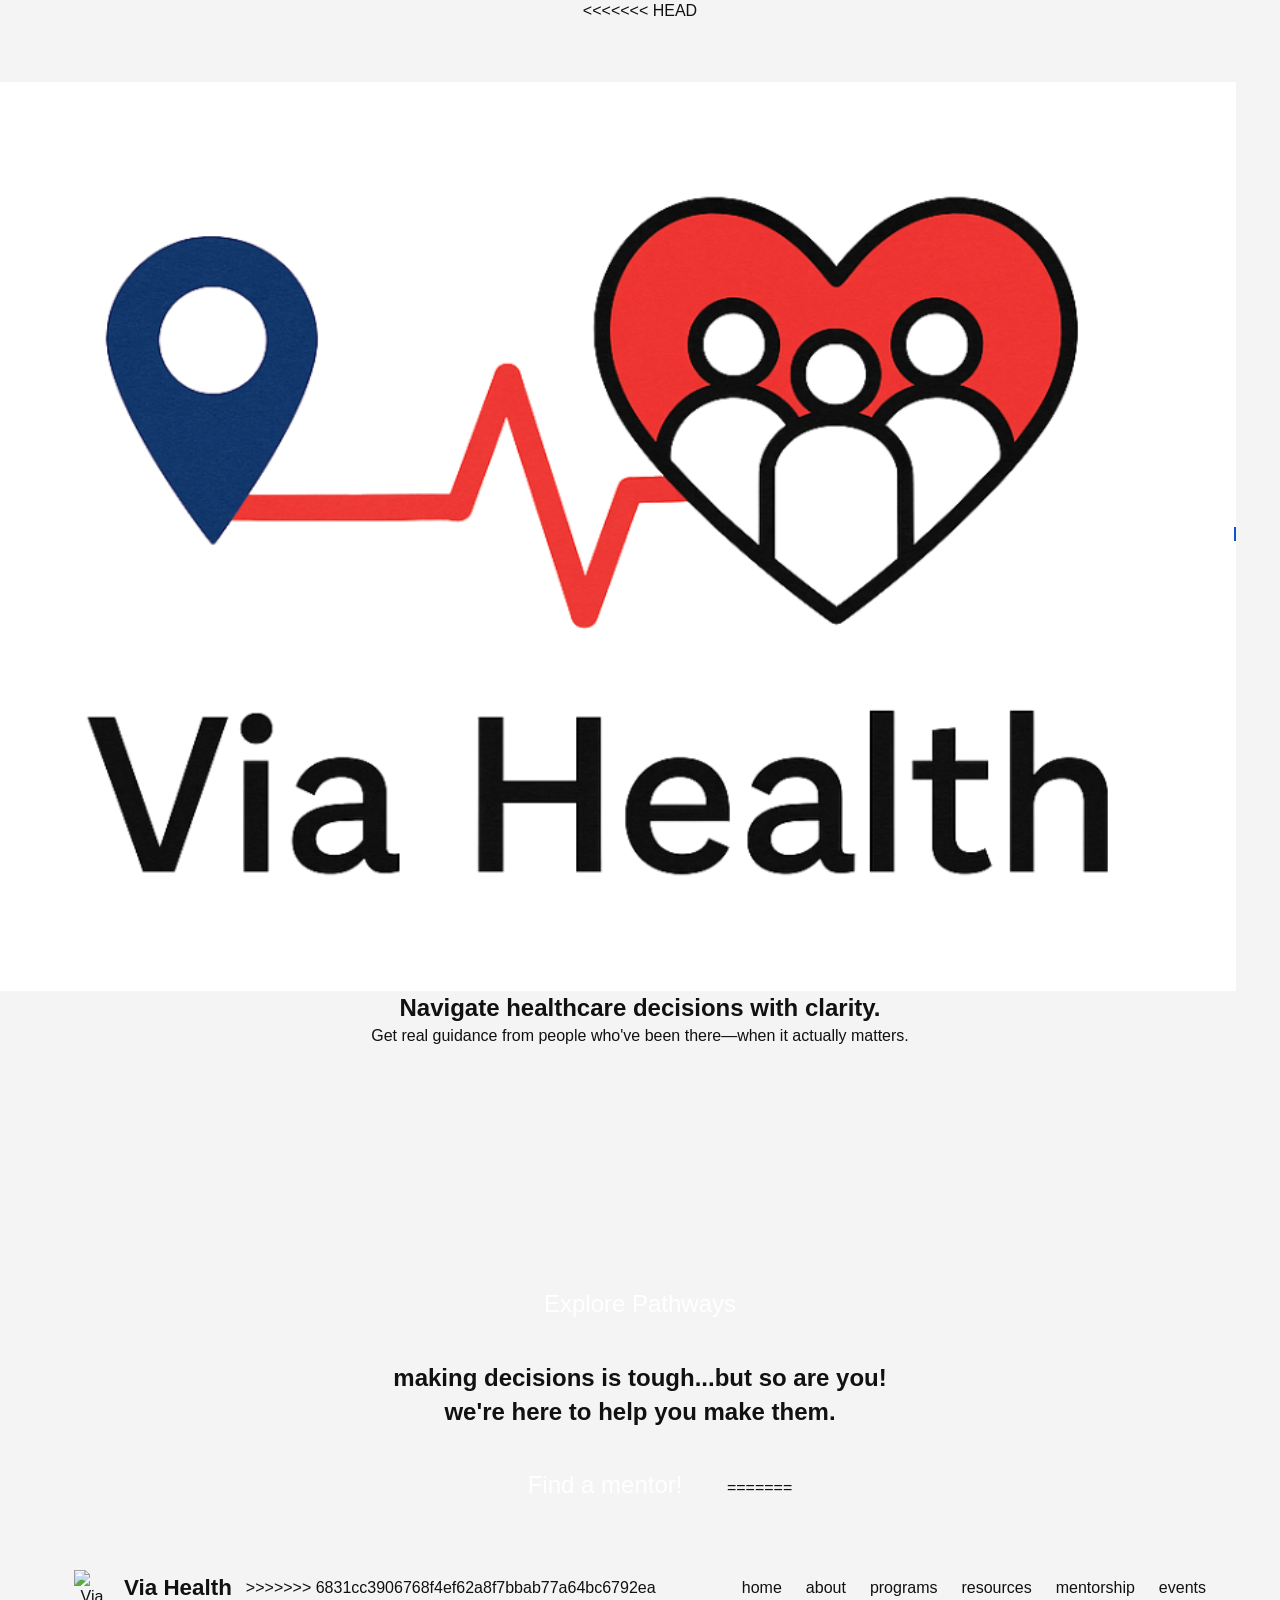
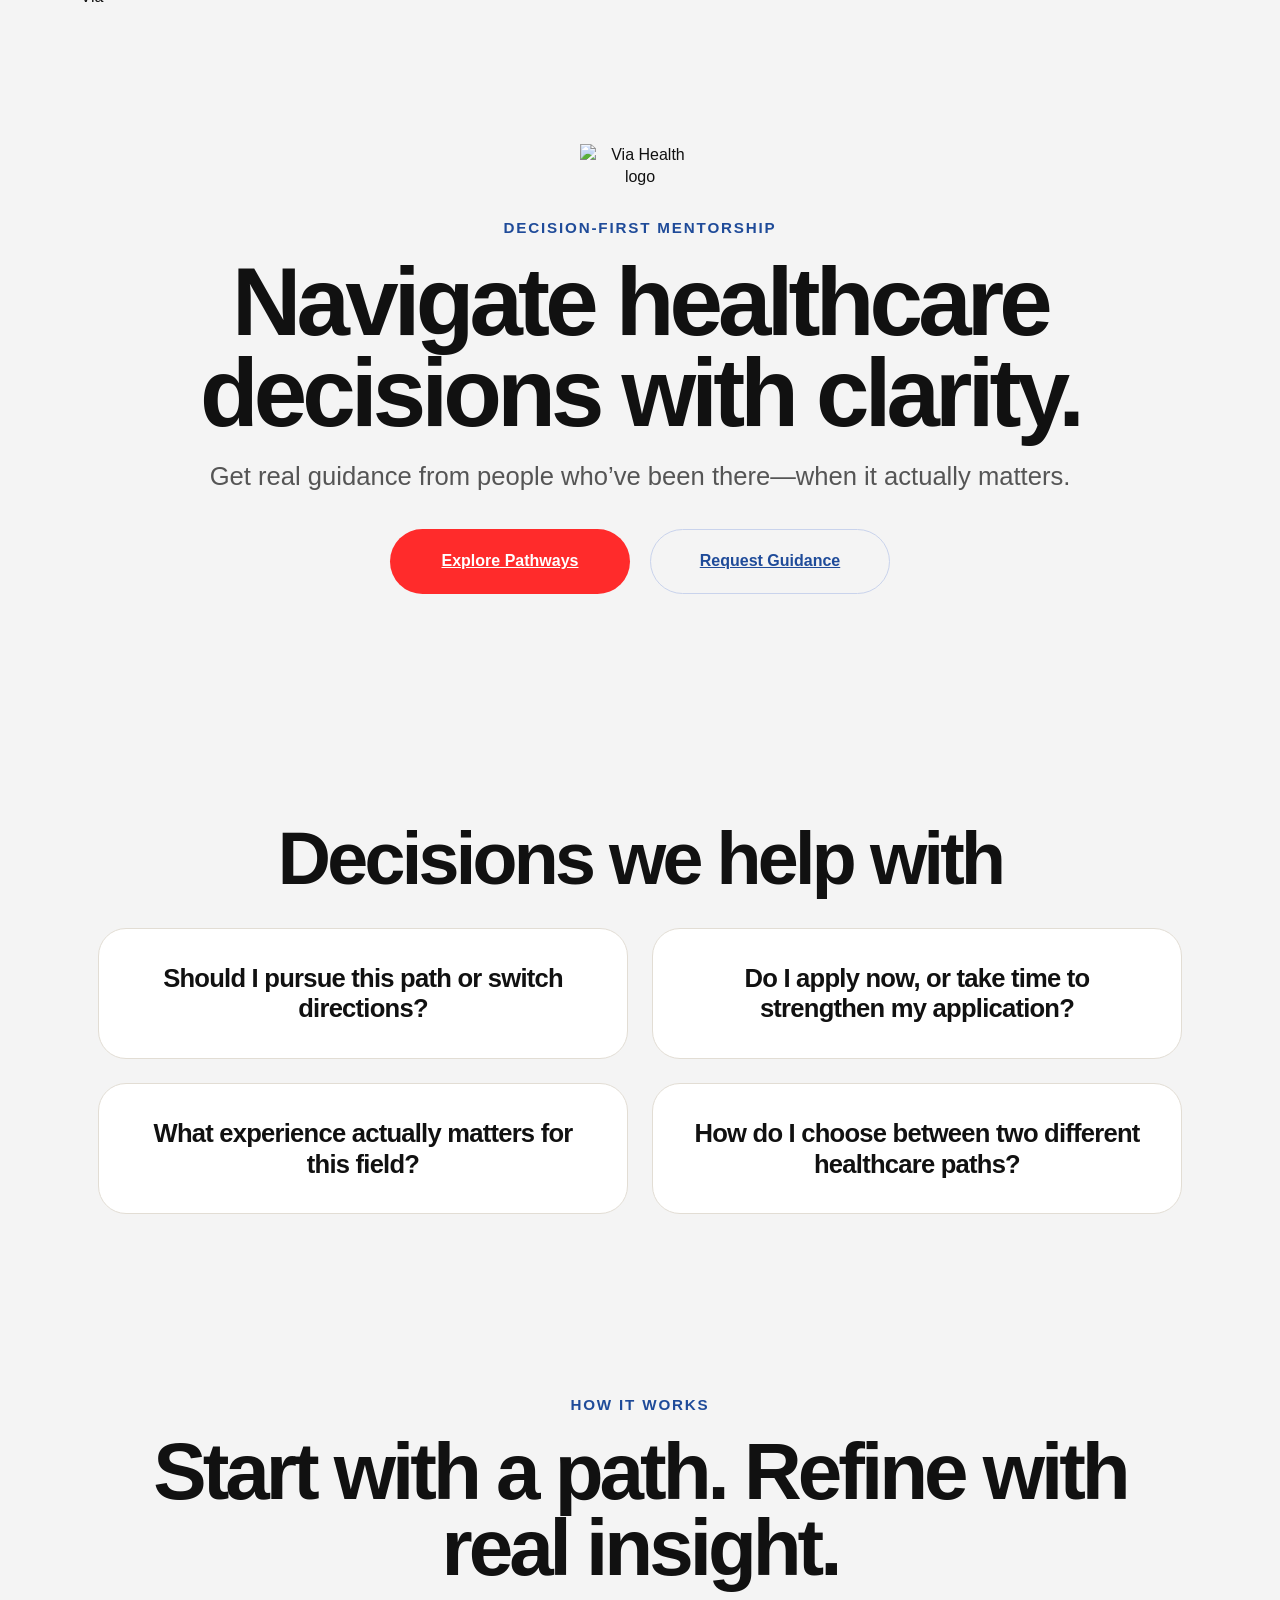
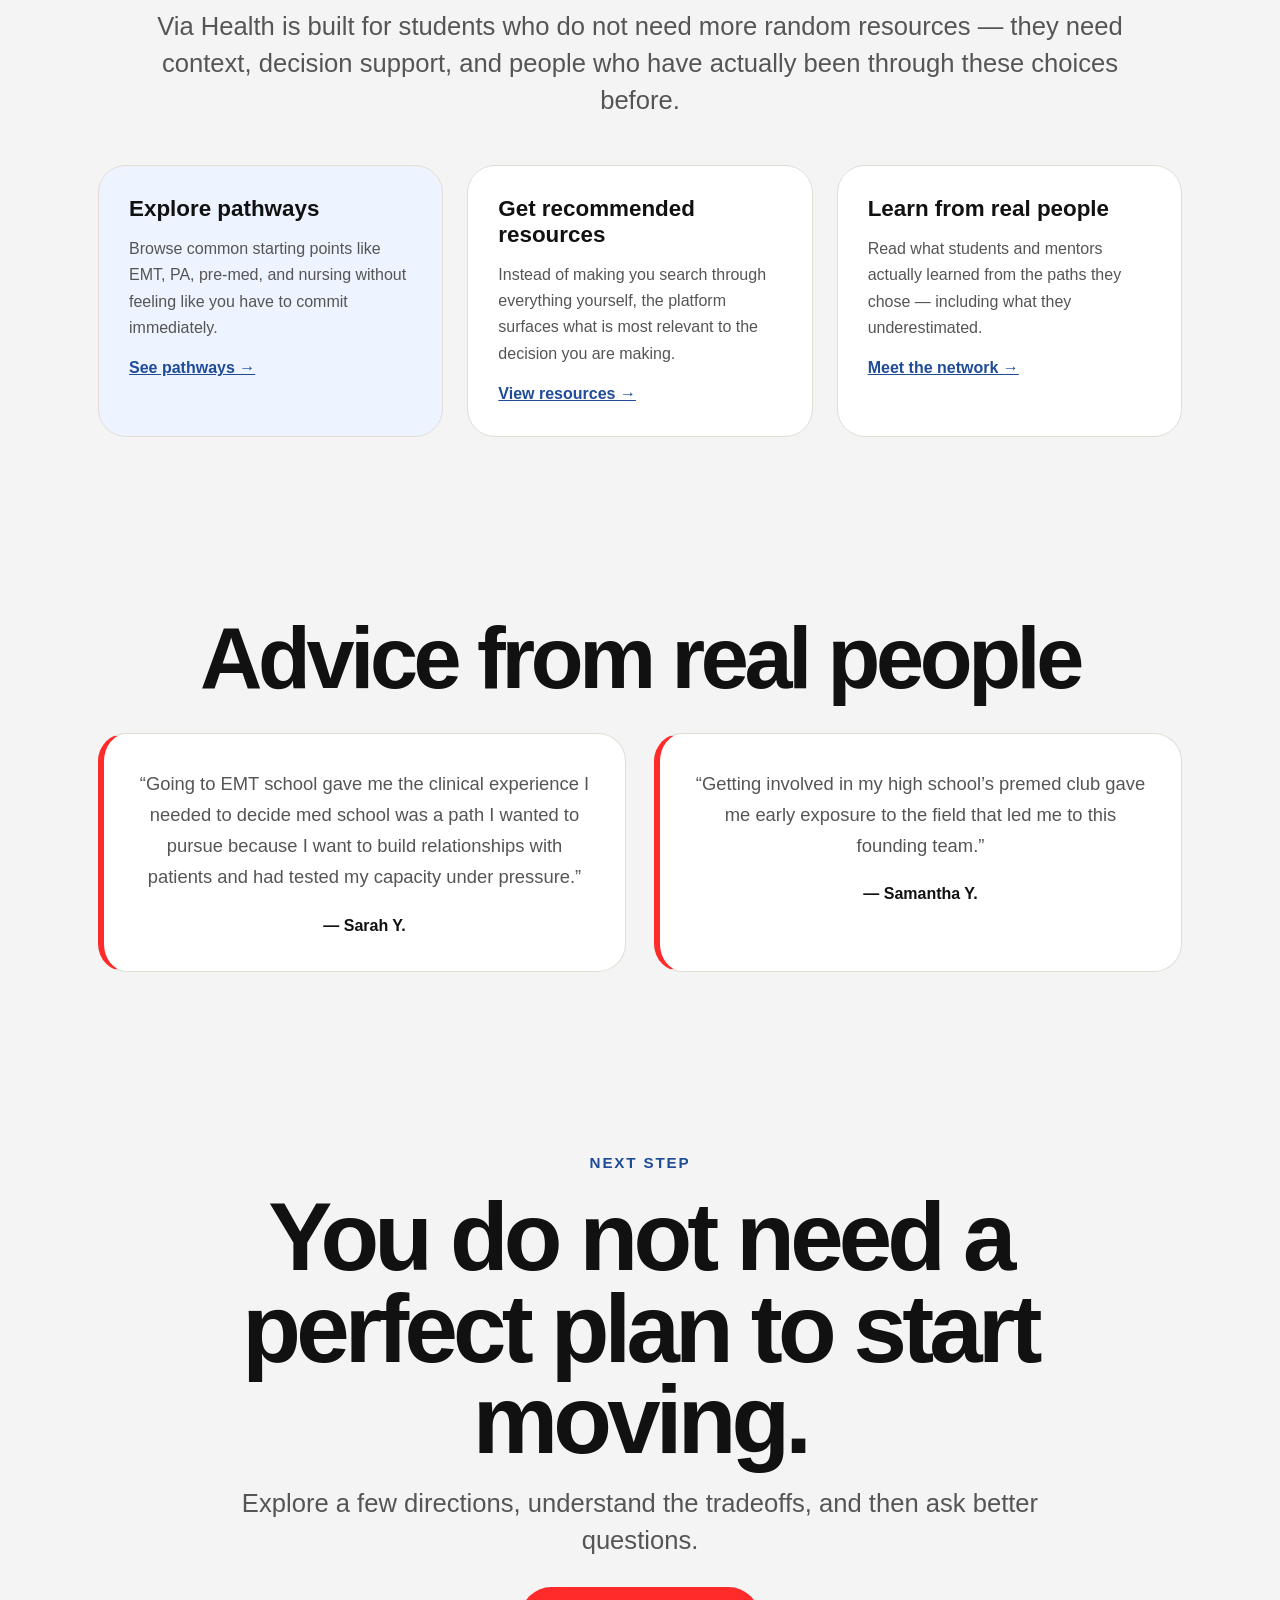
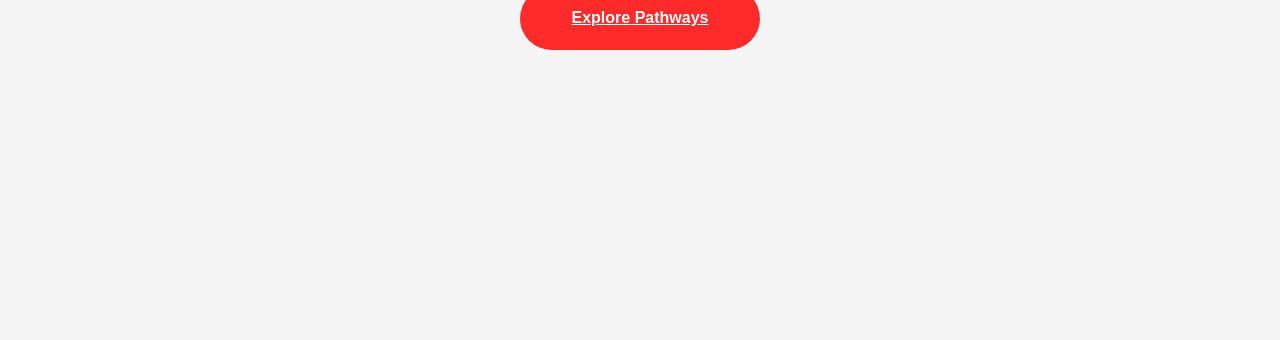
==== commit 79293a16: "Merge branch 'main' of https://github.com/hao-the-dev/CISW300_WebProject into branch3" ====
--- a/Index.html
+++ b/Index.html
@@ -6,12 +6,40 @@
   <title>Via Health</title>
   <link rel="stylesheet" href="style.css" />
 </head>
+<<<<<<< HEAD
+<div id="nav-placeholder"></div>
+<body class="Home">
+<!-- HERO -->
+<div class="hero">
+    <img src="myImages/logo.png" class="mainLogo">
+
+
+    <h2>Navigate healthcare decisions with clarity.</h2>
+
+    <p>
+        Get real guidance from people who've been there—when it actually matters.
+    </p>
+</div>
+
+<!-- SECTION 2 (your second image recreated) -->
+<div class="section2">
+
+    <div class="left-text">
+        <a href="#" class="btn red">Explore Pathways</a>
+
+        <h2>making decisions is tough...but so are you!</h2>
+
+        <h2>we're here to help you make them.</h2>
+
+        <a href="#" class="btn blue">Find a mentor!</a>
+=======
 <body>
   <!-- NAVBAR -->
   <nav class="navbar">
     <div class="logo-wrap">
       <img src="myImages/viahealth-logo.png" alt="Via Health logo" class="site-logo" />
       <span class="logo-text">Via Health</span>
+>>>>>>> 6831cc3906768f4ef62a8f7bbab77a64bc6792ea
     </div>
 
     <div class="nav-links">
--- a/style.css
+++ b/style.css
@@ -567,33 +567,15 @@
   font-weight: 800;
 }
 
-.top-left { top: 70px; left: 50px; }
-.center-left { top: 200px; left: 200px; }
-.bottom-left { top: 340px; left: 180px; }
-.top-right { top: 70px; right: 90px; }
-
-.roadmap-caption {
-  position: absolute;
-  left: 40px;
-  bottom: 28px;
-  font-size: 1rem;
-  color: #666;
-  font-style: italic;
-}
-
-.roadmap-panel {
-  padding: 36px;
-  display: flex;
-  flex-direction: column;
-  justify-content: center;
-  text-align: center;
-}
-
-.roadmap-panel-text {
-  font-size: 2rem;
-  line-height: 1.35;
-  color: #222;
-  margin-bottom: 28px;
+/*End*/
+
+/*For Index.html */
+.Home {
+   margin: 0;
+   font-family: Arial, sans-serif;
+   background-color: #f4f4f4;
+   text-align: center;
+   width: 100vw;
 }
 
 .quiz-group {
@@ -663,209 +645,13 @@
   line-height: 1.5;
 }
 
-.results-header {
-  display: flex;
-  justify-content: space-between;
-  gap: 20px;
-  align-items: start;
-  margin-bottom: 24px;
-}
-
-.confidence-pill {
-  padding: 10px 14px;
-  border-radius: var(--radius-pill);
-  background: #111;
-  color: white;
-  font-size: 0.85rem;
-  font-weight: 700;
-  white-space: nowrap;
-}
-
-.result-card-grid {
-  display: grid;
-  grid-template-columns: repeat(2, minmax(0, 1fr));
-  gap: 18px;
-}
-
-.result-card {
-  border: 1px solid var(--line);
-  background: #fcfbf8;
-  border-radius: var(--radius-md);
-  padding: 22px;
-}
-
-.result-card.featured {
-  border-color: #111;
-  box-shadow: 0 12px 24px rgba(0, 0, 0, 0.05);
-}
-
-.result-top {
-  display: flex;
-  justify-content: space-between;
-  align-items: center;
-  margin-bottom: 12px;
-}
-
-.result-top h4 {
-  font-size: 1.5rem;
-  font-weight: 800;
-}
-
-.score {
-  font-weight: 800;
-  color: #111;
-}
-
-.action-list {
-  padding-left: 20px;
-  color: #444;
-  line-height: 1.8;
-}
-
-/* =========================
-   8. RESOURCES PAGE
-========================= */
-.resources-page {
-  padding-top: 50px;
-}
-
-.resources-hero {
-  text-align: center;
-  padding: 30px 0 70px;
-}
-
-.recommendation-section,
-.resource-list-section {
-  margin-bottom: 90px;
-}
-
-.recommendation-grid {
-  display: grid;
-  grid-template-columns: repeat(2, minmax(0, 1fr));
-  gap: 24px;
-}
-
-.recommendation-card,
-.resource-item-card {
-  background: var(--surface);
-  border: 1px solid var(--line);
-  border-radius: var(--radius-lg);
-  padding: 28px;
-}
-
-.recommendation-card {
-  transition: transform 0.2s ease, box-shadow 0.2s ease;
-}
-
-.recommendation-card:hover {
-  transform: translateY(-4px);
-  box-shadow: var(--shadow-soft);
-}
-
-.rec-tag {
-  display: inline-block;
-  margin-bottom: 14px;
-  padding: 8px 12px;
-  border-radius: var(--radius-pill);
-  background: var(--blue-soft);
-  border: 1px solid #d3def5;
-  font-size: 0.78rem;
-  font-weight: 700;
-  text-transform: uppercase;
-  letter-spacing: 0.12em;
-  color: var(--blue);
-}
-
-.recommendation-card h3,
-.resource-item-card h3 {
-  font-size: 1.5rem;
-  margin-bottom: 8px;
-  font-weight: 800;
-}
-
-.recommendation-card p,
-.resource-item-card p {
-  color: var(--muted);
-  line-height: 1.7;
-}
-
-.resource-section-header {
-  display: grid;
-  grid-template-columns: 1fr auto;
-  gap: 24px;
-  align-items: end;
-  margin-bottom: 28px;
-}
-
-.resource-side-note {
-  max-width: 320px;
-  color: #666;
-  line-height: 1.6;
-  font-size: 0.98rem;
-  text-align: right;
-}
-
-.resource-stack {
-  display: grid;
-  gap: 20px;
-}
-
-.resource-item-top {
-  display: flex;
-  justify-content: space-between;
-  gap: 20px;
-  align-items: start;
-  margin-bottom: 10px;
-}
-
-.resource-meta {
-  color: #777;
-  font-size: 0.95rem;
-  font-weight: 600;
-}
-
-.resource-badge {
-  white-space: nowrap;
-  padding: 8px 12px;
-  border-radius: var(--radius-pill);
-  background: #111;
-  color: white;
-  font-size: 0.76rem;
-  font-weight: 700;
-  text-transform: uppercase;
-  letter-spacing: 0.1em;
-}
-
-/* =========================
-   9. MENTORSHIP PAGE
-========================= */
-.form-page {
-  max-width: 1000px;
-}
-
-.form-hero {
-  text-align: center;
-  padding: 40px 0 50px;
-}
-
-.form-note {
-  color: #c81d1d;
-  font-weight: 700;
-  margin-top: 14px;
-}
-
-.guidance-form {
-  background: var(--surface);
-  border: 1px solid var(--line);
-  border-radius: var(--radius-lg);
-  padding: 32px;
-}
-
-.form-grid {
-  display: grid;
-  grid-template-columns: repeat(2, minmax(0, 1fr));
-  gap: 20px;
-  margin-bottom: 24px;
+        /* Section 2 layout */
+.Home .section2 {
+      display: flex;
+      justify-content: space-around;
+      align-items: center;
+      padding: 100px 50px;
+   background: #f4f4f4;
 }
 
 .field {
@@ -1059,321 +845,14 @@
   text-align: center;
   padding: 20px;
 }
-
-.events-section-header {
-  text-align: center;
-  max-width: 760px;
-  margin: 0 auto 32px;
-}
-
-.events-section-note {
-  color: var(--muted);
-  line-height: 1.7;
-  font-size: 1.08rem;
-}
-
-.events-grid {
-  display: grid;
-  grid-template-columns: repeat(3, minmax(0, 1fr));
-  gap: 24px;
-}
-
-.event-card {
-  background: white;
-  border: 1px solid var(--line);
-  border-radius: var(--radius-lg);
-  overflow: hidden;
-}
-
-.event-card-body {
-  padding: 22px;
-}
-
-.event-card-body h3 {
-  font-size: 1.4rem;
-  margin-bottom: 8px;
-  font-weight: 800;
-  letter-spacing: -0.03em;
-}
-
-.event-card-body p {
-  color: var(--muted);
-  line-height: 1.7;
-}
-
-@media (max-width: 900px) {
-  .featured-event-card,
-  .events-grid {
-    grid-template-columns: 1fr;
-  }
-}
-/* =========================
-   EVENTS PAGE
-========================= */
-.events-page {
-  max-width: 1200px;
-  margin: 0 auto;
-  padding: 50px 24px 100px;
-}
-
-.events-hero {
-  text-align: center;
-  padding: 30px 0 70px;
-}
-
-.featured-event,
-.past-events-section {
-  margin-bottom: 90px;
-}
-
-.featured-event-card {
-  display: grid;
-  grid-template-columns: 1.1fr 0.9fr;
-  gap: 28px;
-  background: white;
-  border: 1px solid var(--line);
-  border-radius: var(--radius-lg);
-  padding: 32px;
-  align-items: stretch;
-}
-
-.featured-event-copy h2 {
-  text-align: left;
-  margin-bottom: 12px;
-  font-size: clamp(2rem, 4vw, 3.2rem);
-}
-
-.event-meta {
-  color: var(--blue);
-  font-weight: 700;
-  margin-bottom: 16px;
-}
-
-.featured-event-copy p:not(.eyebrow):not(.event-meta):not(.cta-text):not(.cta-subtext) {
-  color: var(--muted);
-  line-height: 1.7;
-  font-size: 1.08rem;
-}
-
-.event-tags {
-  display: flex;
-  flex-wrap: wrap;
-  gap: 10px;
-  margin-top: 22px;
-}
-
-.event-tags span {
-  background: var(--blue-soft);
-  border: 1px solid #d3def5;
-  border-radius: var(--radius-pill);
-  padding: 8px 12px;
-  font-size: 0.82rem;
-  font-weight: 700;
-  color: var(--blue);
-}
-
-.featured-event-visual,
-.event-image-placeholder,
-.event-placeholder {
-  width: 100%;
-  height: 100%;
-}
-
-.event-placeholder,
-.event-image-placeholder {
-  min-height: 260px;
-  border-radius: 24px;
-  border: 2px dashed #d7d1c8;
-  background: linear-gradient(135deg, #fff 0%, #f7f3ec 100%);
-  display: flex;
-  align-items: center;
-  justify-content: center;
-  color: #777;
-  font-weight: 700;
-  text-align: center;
-  padding: 20px;
-}
-
-.events-section-header {
-  text-align: center;
-  max-width: 760px;
-  margin: 0 auto 32px;
-}
-
-.events-section-note {
-  color: var(--muted);
-  line-height: 1.7;
-  font-size: 1.08rem;
-}
-
-.events-grid {
-  display: grid;
-  grid-template-columns: repeat(3, minmax(0, 1fr));
-  gap: 24px;
-}
-
-.event-card {
-  background: white;
-  border: 1px solid var(--line);
-  border-radius: var(--radius-lg);
-  overflow: hidden;
-}
-
-.event-card-body {
-  padding: 22px;
-}
-
-.event-card-body h3 {
-  font-size: 1.4rem;
-  margin-bottom: 8px;
-  font-weight: 800;
-  letter-spacing: -0.03em;
-}
-
-.event-card-body p {
-  color: var(--muted);
-  line-height: 1.7;
-}
-
-.event-date-badge {
-  display: inline-block;
-  background: var(--blue-soft);
-  color: var(--blue);
-  font-weight: 800;
-  font-size: 0.8rem;
-  padding: 6px 10px;
-  border-radius: var(--radius-pill);
-  margin-bottom: 10px;
-}
-
-.event-cta {
-  margin-top: 28px;
-  padding-top: 20px;
-  border-top: 1px solid var(--line);
-}
-
-.cta-text {
-  font-weight: 800;
-  font-size: 1.1rem;
-  margin-bottom: 6px;
-  color: var(--text);
-}
-
-.cta-subtext {
-  color: var(--muted);
-  margin-bottom: 14px;
-  font-size: 0.95rem;
-  line-height: 1.6;
-}
-
-.btn-outline {
-  display: inline-block;
-  padding: 10px 18px;
-  border: 1.5px solid var(--blue);
-  color: var(--blue);
-  border-radius: var(--radius-pill);
-  font-weight: 700;
-  text-decoration: none;
-}
-
-.btn-outline:hover {
-  background: var(--blue);
-  color: white;
-}
-
-@media (max-width: 900px) {
-  .featured-event-card,
-  .events-grid {
-    grid-template-columns: 1fr;
-  }
-}
-.card:hover {
-  transform: translateY(-4px);
-  box-shadow: 0 10px 20px rgba(0,0,0,0.06);
-}
-.btn-primary:hover {
-  opacity: 0.9;
-}
-form {
-  max-width: 600px;
-  margin: 0 auto;
-  font-family: inherit;
-}
-
-input, select, textarea {
-  width: 100%;
-  padding: 10px;
-  margin: 8px 0 16px;
-  border-radius: 8px;
-  border: 1px solid #ccc;
-}
-
-label {
-  font-weight: 600;
-}
-.hero img {
-  margin-bottom: 20px;
-}
-/* =============== GLOBAL / INDEX TIGHTENING =============== */
-
-:root {
-  --bg: #f5f3ee;
-  --text: #111111;
-  --muted: #666666;
-  --blue: #284fa7;
-  --blue-soft: #eaf0ff;
-  --red: #f44336;
-  --white: #ffffff;
-  --line: #d8d1c7;
-  --radius-lg: 28px;
-  --radius-pill: 999px;
-}
-
-body {
-  margin: 0;
-  background: var(--bg);
-  color: var(--text);
-  font-family: Arial, Helvetica, sans-serif;
-}
-
-main {
-  overflow-x: hidden;
-}
-
-img {
-  max-width: 100%;
-  display: block;
-}
-
-a {
-  text-decoration: none;
-  color: inherit;
-}
-
-/* =============== NAVBAR =============== */
-
-.navbar {
-  display: flex;
-  justify-content: space-between;
-  align-items: center;
-  padding: 22px 40px;
-}
-
-.logo-wrap {
-  display: flex;
-  align-items: center;
-  gap: 16px;
-}
-
-.site-logo {
-  width: 56px;
-  height: 56px;
-  object-fit: contain;
-}
-
-.logo-text {
-  font-size: 1.1rem;
-  font-weight: 800;
+.Home .btn {
+   display: inline-block;
+   padding: 20px 40px;
+   border-radius: 40px;
+   color: white;
+   font-size: 24px;
+   text-decoration: none;
+   margin: 20px 0;
 }
 
 .nav-links {
@@ -2350,92 +1829,26 @@
   left: 24px;
   bottom: 72px;
 }
-
-/* ===== CNU PIN ===== */
-
-.map-pin {
-  position: absolute;
-  z-index: 3;
-  border: none;
-  border-radius: 999px;
-  background: #ef4438;
-  color: white;
-  font-weight: 800;
-  font-size: 0.9rem;
-  padding: 10px 16px;
-  cursor: default;
-  box-shadow: 0 10px 18px rgba(239, 68, 56, 0.2);
-}
-
-.cnu-pin {
-  left: 165px;
-  top: 175px;
-}
-
-.cnu-pin::after {
-  content: "";
-  position: absolute;
-  left: 50%;
-  bottom: -10px;
-  width: 2px;
-  height: 16px;
-  background: #ef4438;
-  transform: translateX(-50%);
-}
-
-/* ===== TOOLTIP ===== */
-
-.pin-tooltip {
-  position: absolute;
-  left: 50%;
-  top: -46px;
-  transform: translateX(-50%);
-  white-space: nowrap;
-  background: #111;
-  color: white;
-  padding: 8px 12px;
-  border-radius: 12px;
-  font-size: 0.78rem;
-  font-weight: 600;
-  opacity: 0;
-  pointer-events: none;
-  transition: 0.2s ease;
-}
-
-.map-pin:hover .pin-tooltip {
-  opacity: 1;
-}
-
-/* ===== LEGEND ===== */
-
-.map-legend {
-  position: absolute;
-  left: 24px;
-  bottom: 24px;
-  display: flex;
-  align-items: center;
-  gap: 10px;
-  font-size: 0.9rem;
-  color: #4f4f4f;
-  z-index: 2;
-}
-
-.legend-dot {
-  width: 12px;
-  height: 12px;
-  border-radius: 50%;
-  background: #ef4438;
-  display: inline-block;
-}
-
-/* ===== MOBILE ===== */
-
-@media (max-width: 900px) {
-  .region-section {
-    grid-template-columns: 1fr;
-  }
-
-  .california-card {
-    max-width: 100%;
-  }
-}+/*End*/
+
+/*For About.html */
+
+/*End*/
+
+/*For Pathway.html */
+
+/*End*/
+
+/*For Mentorship.html */
+.Mentorship {
+   padding-top: 100px;
+   padding-left: 100px;
+   padding-bottom: 150px;
+
+}
+
+/*End*/
+
+/*For Resources.html */
+
+/*End*/
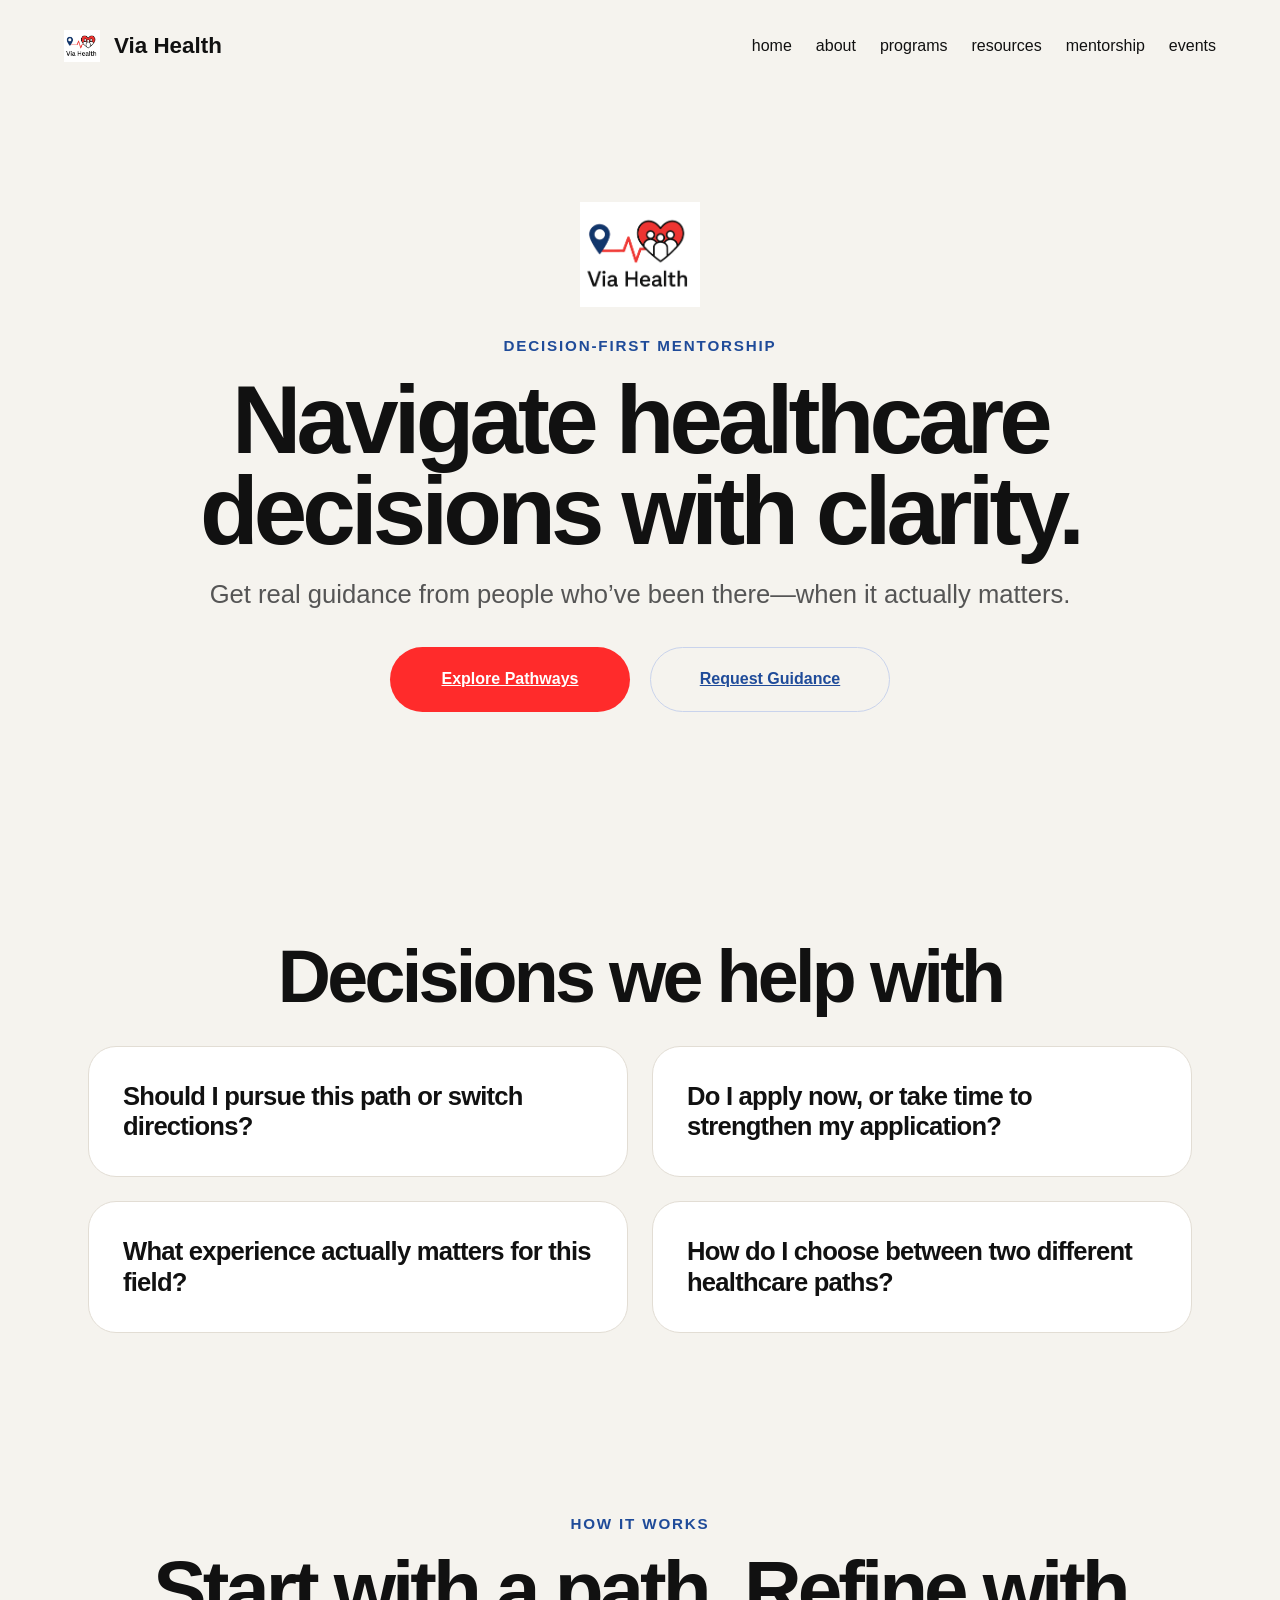
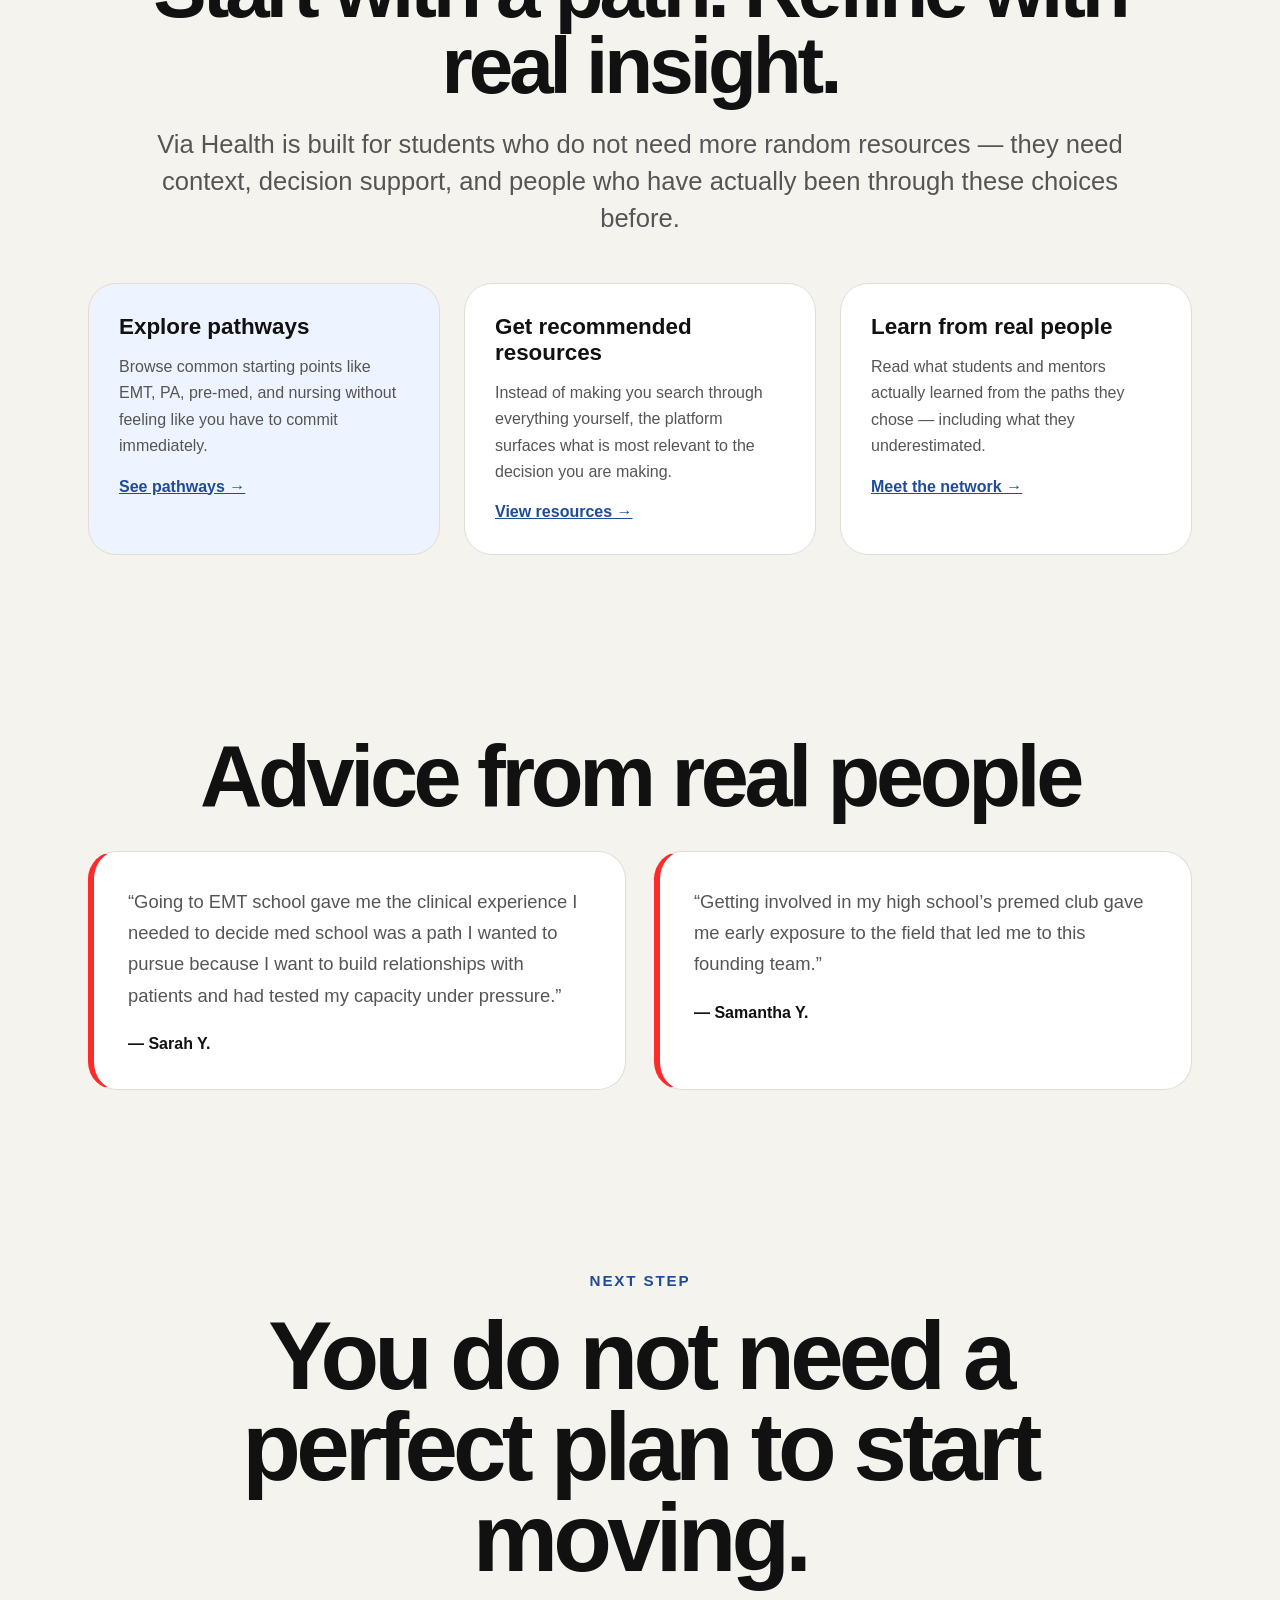
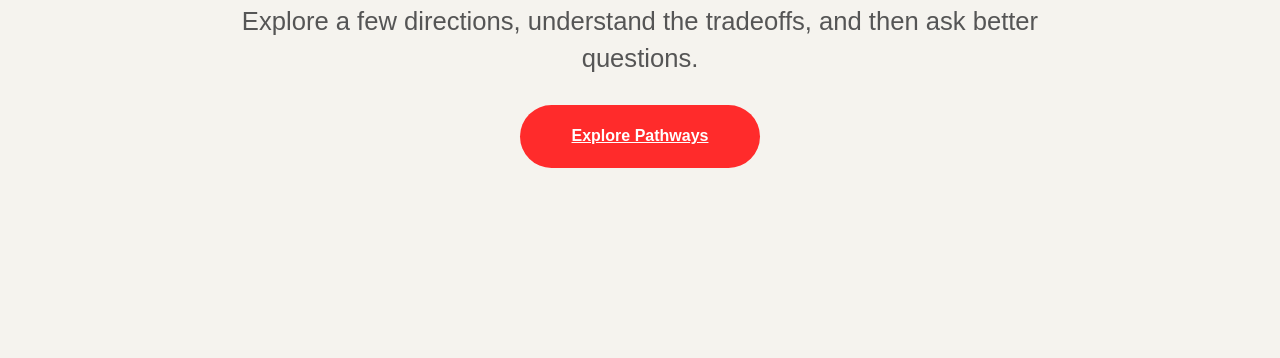
==== commit 133dd31e: "fixingbugs" ====
--- a/Index.html
+++ b/Index.html
@@ -5,52 +5,12 @@
   <meta name="viewport" content="width=device-width, initial-scale=1.0" />
   <title>Via Health</title>
   <link rel="stylesheet" href="style.css" />
+  <script src="script.js" defer></script>
 </head>
-<<<<<<< HEAD
 <div id="nav-placeholder"></div>
-<body class="Home">
-<!-- HERO -->
-<div class="hero">
-    <img src="myImages/logo.png" class="mainLogo">
-
-
-    <h2>Navigate healthcare decisions with clarity.</h2>
-
-    <p>
-        Get real guidance from people who've been there—when it actually matters.
-    </p>
-</div>
-
-<!-- SECTION 2 (your second image recreated) -->
-<div class="section2">
-
-    <div class="left-text">
-        <a href="#" class="btn red">Explore Pathways</a>
-
-        <h2>making decisions is tough...but so are you!</h2>
-
-        <h2>we're here to help you make them.</h2>
-
-        <a href="#" class="btn blue">Find a mentor!</a>
-=======
 <body>
   <!-- NAVBAR -->
-  <nav class="navbar">
-    <div class="logo-wrap">
-      <img src="myImages/viahealth-logo.png" alt="Via Health logo" class="site-logo" />
-      <span class="logo-text">Via Health</span>
->>>>>>> 6831cc3906768f4ef62a8f7bbab77a64bc6792ea
-    </div>
 
-    <div class="nav-links">
-      <a href="Index.html">home</a>
-      <a href="About.html">about</a>
-      <a href="explore.html">programs</a>
-      <a href="Resources.html">resources</a>
-      <a href="Mentorship.html">mentorship</a>
-      <a href="Event.html">events</a>
-    </div>
-  </nav>
 
   <main>
     <!-- HERO -->
--- a/style.css
+++ b/style.css
@@ -1841,7 +1841,6 @@
 
 /*For Mentorship.html */
 .Mentorship {
-   padding-top: 100px;
    padding-left: 100px;
    padding-bottom: 150px;
 
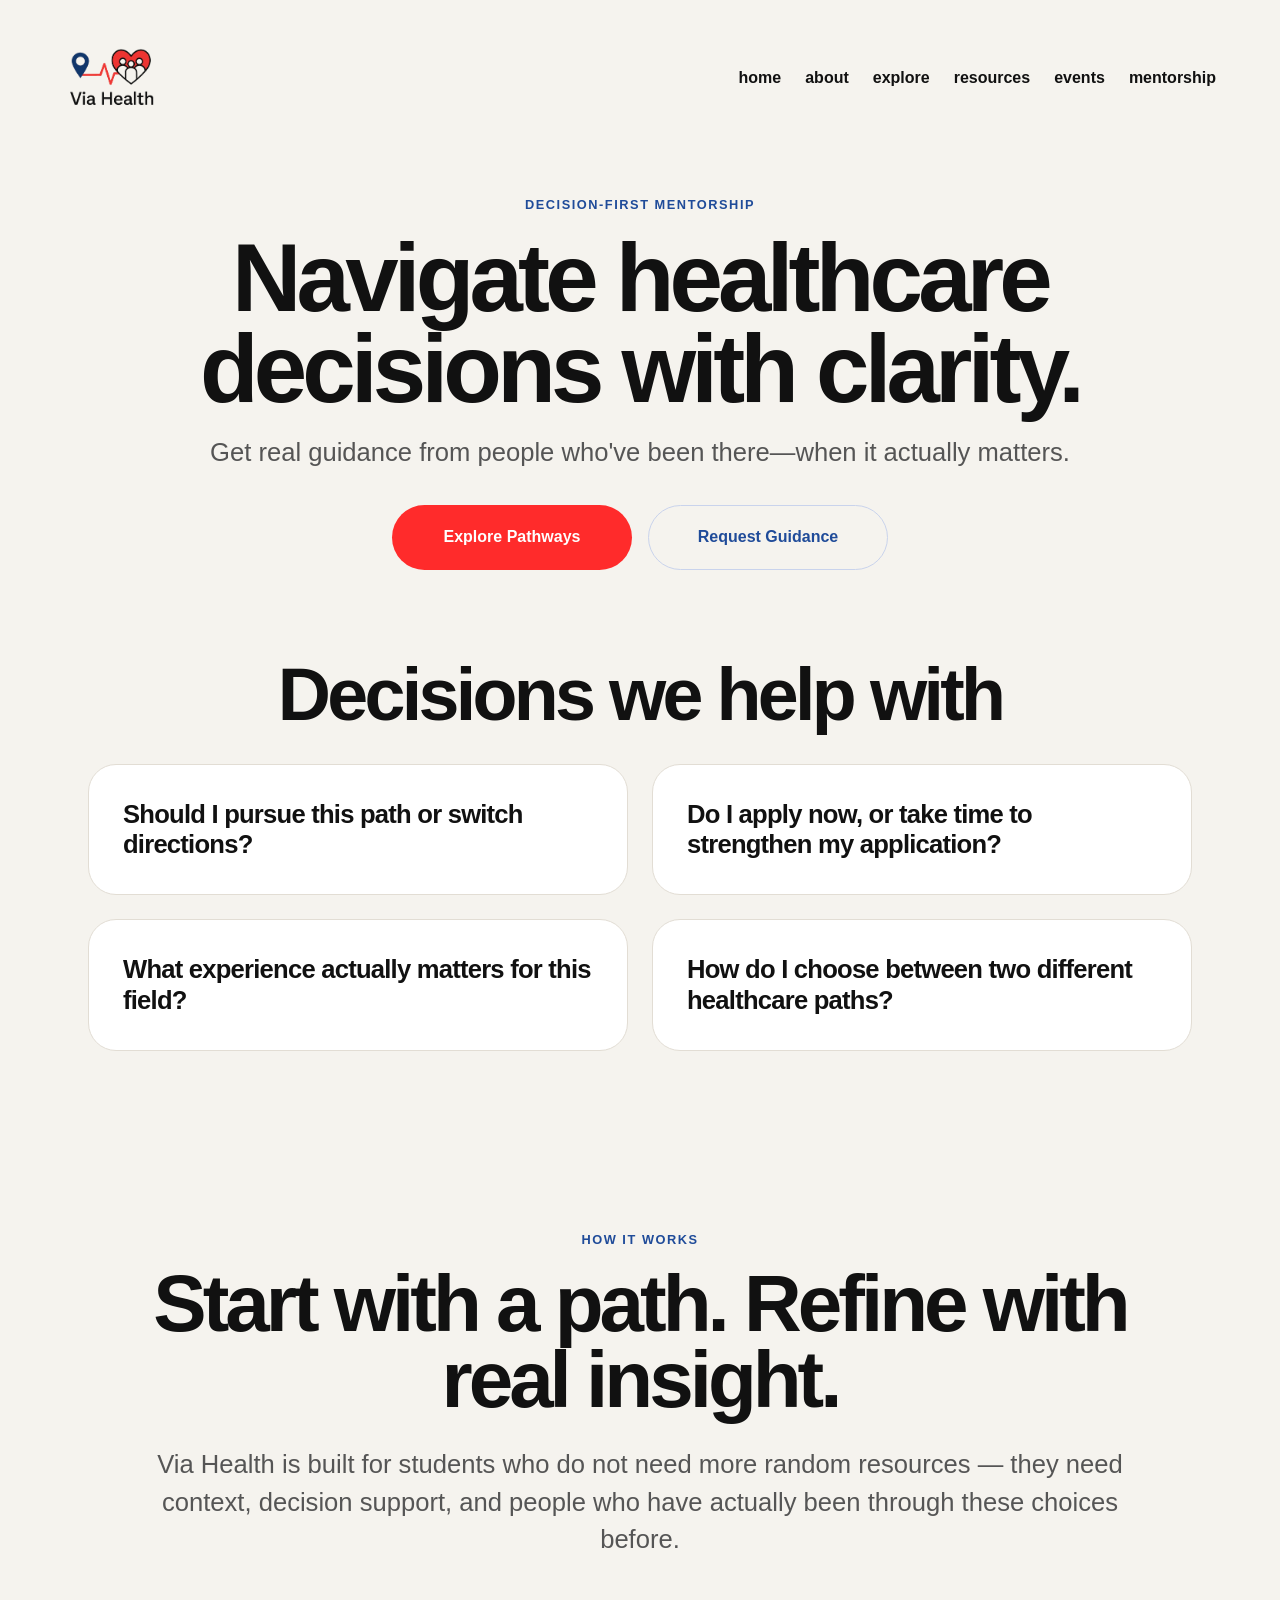
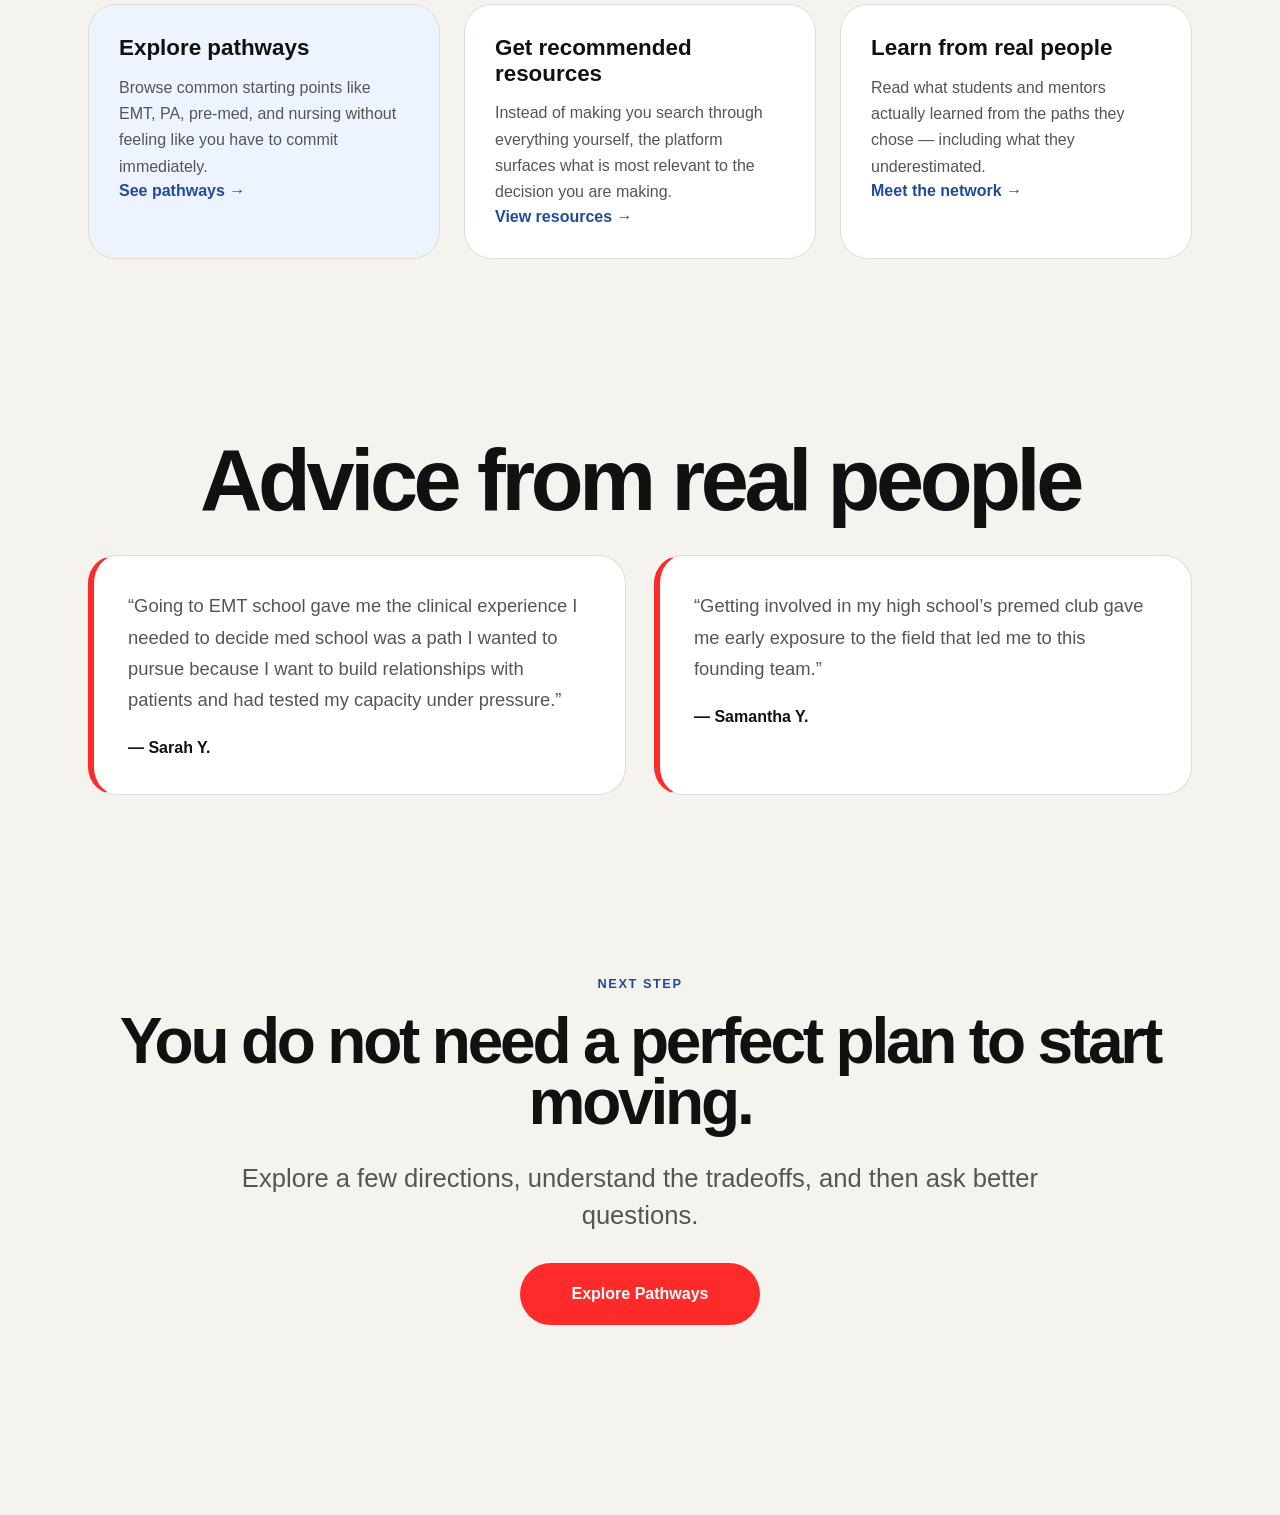
==== commit 84b437ed: "tinyfix" ====
--- a/Index.html
+++ b/Index.html
@@ -11,19 +11,16 @@
 <body>
   <!-- NAVBAR -->
 
-
   <main>
     <!-- HERO -->
-    <section class="hero-section">
-      <div class="hero-content">
-        <img src="myImages/viahealth-logo.png" alt="Via Health logo" class="hero-logo" />
+      <div class="hero-content"> <!-- This-->
 
         <p class="eyebrow">Decision-first mentorship</p>
 
         <h1>Navigate healthcare decisions with clarity.</h1>
 
         <p class="hero-subtext">
-          Get real guidance from people who’ve been there—when it actually matters.
+          Get real guidance from people who've been there—when it actually matters.
         </p>
 
         <div class="hero-actions">
@@ -31,7 +28,7 @@
           <a href="Mentorship.html" class="btn-outline">Request Guidance</a>
         </div>
       </div>
-    </section>
+
 
     <!-- DECISIONS SECTION -->
     <section class="decisions-section">
--- a/style.css
+++ b/style.css
@@ -1,850 +1,302 @@
 /* =========================
-   1. TOKENS / VARIABLES
+   1. DESIGN TOKENS / VARIABLES
+   Reusable values for color, spacing, radius, and shadow.
+   This makes the site more consistent and easier to update.
 ========================= */
 :root {
-  --bg: #f5f3ee;
-  --surface: #ffffff;
-  --text: #111111;
-  --muted: #555555;
-  --line: #e2ddd4;
-
-  --red: #ff2b2b;
-  --blue: #1f4b99;
-  --blue-soft: #edf3ff;
-  --red-soft: #fff1f1;
-
-  --radius-lg: 28px;
-  --radius-md: 24px;
-  --radius-pill: 999px;
-
-  --max-width: 1200px;
-  --shadow-soft: 0 14px 30px rgba(0, 0, 0, 0.06);
+   --bg: #f5f3ee;
+   --surface: #ffffff;
+   --text: #111111;
+   --muted: #555555;
+   --line: #e2ddd4;
+
+   --red: #ff2b2b;
+   --blue: #1f4b99;
+   --blue-soft: #edf3ff;
+   --red-soft: #fff1f1;
+
+   --radius-lg: 28px;
+   --radius-md: 24px;
+   --radius-pill: 999px;
+
+   --max-width: 1200px;
+   --shadow-soft: 0 14px 30px rgba(0, 0, 0, 0.06);
 }
 
 /* =========================
-   2. RESET
+   2. RESET / BASE
+   Removes browser default spacing and sets consistent defaults.
 ========================= */
 * {
-  box-sizing: border-box;
-  margin: 0;
-  padding: 0;
+   box-sizing: border-box;
+   margin: 0;
+   padding: 0;
 }
 
 img {
-  max-width: 100%;
-  display: block;
+   max-width: 100%;
+   display: block;
 }
 
 body {
-  font-family: Arial, Helvetica, sans-serif;
-  background: var(--bg);
-  color: var(--text);
-  line-height: 1.4;
+   font-family: Arial, Helvetica, sans-serif;
+   background: var(--bg);
+   color: var(--text);
+   line-height: 1.4;
 }
 
 /* =========================
    3. GLOBAL LAYOUT
+   Shared page container spacing for major page wrappers.
 ========================= */
 main,
 .about-page,
 .program-page,
 .resources-page,
-.form-page {
-  max-width: var(--max-width);
-  margin: 0 auto;
-  padding: 40px 24px 100px;
+.form-page,
+.events-page {
+   max-width: var(--max-width);
+   margin: 0 auto;
+   padding: 40px 24px 100px;
 }
 
 section {
-  margin-bottom: 100px;
+   margin-bottom: 100px;
 }
 
 section h2 {
-  font-size: clamp(2.2rem, 5vw, 4rem);
-  margin-bottom: 28px;
-  text-align: center;
-  font-weight: 800;
-  letter-spacing: -0.03em;
+   font-size: clamp(2.2rem, 5vw, 4rem);
+   margin-bottom: 28px;
+   text-align: center;
+   font-weight: 800;
+   letter-spacing: -0.03em;
 }
 
 /* =========================
-   4. SHARED COMPONENTS
+   4. SHARED TYPOGRAPHY / COMPONENTS
+   Reusable text styles, buttons, cards, and shared layout patterns.
+========================= */
+.eyebrow {
+   text-transform: uppercase;
+   letter-spacing: 0.12em;
+   font-size: 0.8rem;
+   color: var(--blue);
+   margin-bottom: 18px;
+   font-weight: 700;
+}
+
+.subtext,
+.hero-subtext,
+.section-subtext {
+   color: var(--muted);
+   line-height: 1.5;
+}
+
+.subtext {
+   font-size: 1.35rem;
+   max-width: 720px;
+   margin: 0 auto 36px;
+}
+
+.hero-subtext,
+.section-subtext {
+   max-width: 900px;
+   margin: 0 auto;
+   font-size: clamp(1.2rem, 2vw, 1.6rem);
+   line-height: 1.45;
+}
+
+.text-link,
+.feature-link {
+   color: var(--blue);
+   font-weight: 800;
+   text-decoration: none;
+}
+
+.card {
+   background: var(--surface);
+   border: 1px solid var(--line);
+   border-radius: var(--radius-md);
+   padding: 24px;
+}
+
+.button {
+   text-decoration: none;
+   padding: 16px 28px;
+   border-radius: var(--radius-pill);
+   font-weight: 700;
+   display: inline-block;
+}
+
+.button.primary {
+   background: var(--red);
+   color: white;
+}
+
+.button.secondary {
+   background: white;
+   color: var(--blue);
+   border: 1px solid #cfd8ea;
+}
+
+.btn-primary,
+.btn-outline {
+   display: inline-flex;
+   align-items: center;
+   justify-content: center;
+   min-width: 240px;
+   padding: 20px 34px;
+   border-radius: var(--radius-pill);
+   font-weight: 800;
+   font-size: 1rem;
+   transition: 0.2s ease;
+   text-decoration: none;
+}
+
+.btn-primary {
+   background: var(--red);
+   color: white;
+}
+
+.btn-primary:hover {
+   opacity: 0.92;
+   transform: translateY(-2px);
+}
+
+.btn-outline {
+   border: 1.5px solid #c9d3ec;
+   color: var(--blue);
+   background: transparent;
+}
+
+.btn-outline:hover {
+   background: var(--blue-soft);
+   transform: translateY(-2px);
+}
+
+/* =========================
+   5. NAVBAR
+   Shared site navigation styling.
 ========================= */
 .navbar {
-  max-width: var(--max-width);
-  margin: 0 auto;
-  padding: 28px 24px;
-  display: flex;
-  justify-content: space-between;
-  align-items: center;
-  gap: 24px;
+   max-width: var(--max-width);
+   margin: 0 auto;
+   padding: 28px 24px;
+   display: flex;
+   justify-content: space-between;
+   align-items: center;
+   gap: 24px;
 }
 
 .logo-wrap {
-  display: flex;
-  align-items: center;
-  gap: 14px;
+   display: flex;
+   align-items: center;
+   gap: 14px;
 }
 
 .site-logo {
-  width: 36px;
-  height: 36px;
-  object-fit: contain;
-}
-
-.logo-text {
-  font-size: 1.4rem;
-  font-weight: 800;
-  color: var(--text);
+   width: 100px;
+   height: 100px;
+   object-fit: contain;
 }
 
 .nav-links {
-  display: flex;
-  gap: 24px;
-  flex-wrap: wrap;
+   display: flex;
+   gap: 24px;
+   flex-wrap: wrap;
+   margin-left: auto;
 }
 
 .nav-links a {
-  text-decoration: none;
-  color: var(--text);
-  font-weight: 600;
-  text-transform: lowercase;
-  transition: color 0.2s ease;
+   text-decoration: none;
+   color: var(--text);
+   font-size: 1rem;
+   font-weight: 700;
+   text-transform: lowercase;
+   transition: color 0.2s ease;
 }
 
 .nav-links a:hover {
-  color: var(--blue);
-}
-
-.eyebrow {
-  text-transform: uppercase;
-  letter-spacing: 0.12em;
-  font-size: 0.8rem;
-  color: var(--blue);
-  margin-bottom: 18px;
-  font-weight: 700;
-}
-
-.subtext {
-  font-size: 1.35rem;
-  color: var(--muted);
-  max-width: 720px;
-  margin: 0 auto 36px;
-  line-height: 1.5;
-}
-
-.button {
-  text-decoration: none;
-  padding: 16px 28px;
-  border-radius: var(--radius-pill);
-  font-weight: 700;
-  display: inline-block;
-}
-
-.button.primary {
-  background: var(--red);
-  color: white;
-}
-
-.button.secondary {
-  background: white;
-  color: var(--blue);
-  border: 1px solid #cfd8ea;
-}
-
-.hero-buttons {
-  display: flex;
-  justify-content: center;
-  gap: 16px;
-  flex-wrap: wrap;
-}
-
-.card {
-  background: var(--surface);
-  border: 1px solid var(--line);
-  border-radius: var(--radius-md);
-  padding: 24px;
-}
-
+   color: var(--blue);
+}
+
+/* =========================
+   6. COMMON GRID HELPERS
+========================= */
 .quote-grid,
 .question-grid,
 .home-preview-grid,
 .pathway-grid,
 .recommendation-grid {
-  display: grid;
-  gap: 20px;
+   display: grid;
+   gap: 20px;
 }
 
 /* =========================
-   5. HOME PAGE
+   7. HOME PAGE
 ========================= */
-.hero {
-  text-align: center;
-  padding: 60px 0 100px;
-}
-
-.hero-logo {
-  display: flex;
-  justify-content: center;
-  margin-bottom: 28px;
-}
-
-.hero-logo img {
-  width: 90px;
-  height: auto;
-  object-fit: contain;
-  background: transparent;
-}
-
-.hero h1,
-.final-cta h2 {
-  font-size: clamp(3rem, 8vw, 5.5rem);
-  line-height: 0.95;
-  font-weight: 800;
-  letter-spacing: -0.04em;
-  max-width: 10ch;
-  margin: 0 auto 24px;
-}
-
-.question-grid {
-  grid-template-columns: repeat(2, minmax(0, 1fr));
-}
-
-.question-card {
-  background: var(--surface);
-  border: 1px solid var(--line);
-  border-radius: var(--radius-md);
-  padding: 24px;
-  font-size: 1.25rem;
-  font-weight: 600;
-  line-height: 1.35;
-}
-
-.home-preview-copy {
-  text-align: center;
-  max-width: 760px;
-  margin: 0 auto 32px;
-}
-
-.home-preview-copy p {
-  color: var(--muted);
-  line-height: 1.7;
-  font-size: 1.1rem;
-}
-
-.home-preview-grid {
-  grid-template-columns: repeat(3, minmax(0, 1fr));
-}
-
-.preview-card {
-  background: var(--surface);
-  border: 1px solid var(--line);
-  border-radius: var(--radius-md);
-  padding: 24px;
-}
-
-.preview-card h3 {
-  font-size: 1.5rem;
-  margin-bottom: 12px;
-  font-weight: 800;
-}
-
-.preview-card p {
-  color: var(--muted);
-  line-height: 1.7;
-  margin-bottom: 16px;
-}
-
-.featured-preview {
-  background: var(--blue-soft);
-  border-color: #cddaf5;
-}
-
-.text-link {
-  color: var(--blue);
-  font-weight: 700;
-  text-decoration: none;
-}
-
-.quote-grid {
-  grid-template-columns: repeat(2, minmax(0, 1fr));
-}
-
-.quote-card {
-  background: var(--surface);
-  border: 1px solid var(--line);
-  border-left: 6px solid var(--red);
-  border-radius: var(--radius-md);
-  padding: 24px;
-}
-
-.quote-card p {
-  color: var(--muted);
-  font-size: 1.1rem;
-  line-height: 1.7;
-  margin-bottom: 14px;
-}
-
-.quote-card span {
-  display: block;
-  font-weight: 700;
-  color: var(--text);
-}
-
-.final-cta {
-  text-align: center;
-  padding-top: 20px;
-}
-
-/* =========================
-   6. ABOUT PAGE
-========================= */
-.about-page {
-  padding-top: 60px;
-}
-
-.about-hero {
-  text-align: center;
-  padding: 30px 0 70px;
-}
-
-.mission-two-col {
-  display: grid;
-  grid-template-columns: repeat(2, minmax(0, 1fr));
-  gap: 40px;
-  margin-bottom: 80px;
-}
-
-.mission-block {
-  background: var(--surface);
-  border: 1px solid var(--line);
-  border-radius: var(--radius-lg);
-  padding: 32px;
-}
-
-.mission-block h2 {
-  font-size: 2rem;
-  margin-bottom: 18px;
-  font-weight: 800;
-  line-height: 1.1;
-}
-
-.mission-block p {
-  font-size: 1.15rem;
-  line-height: 1.7;
-  color: #444;
-}
-
-.about-section {
-  margin-bottom: 80px;
-  text-align: center;
-}
-
-.team-line,
-.team-note,
-.preview-intro {
-  max-width: 760px;
-  margin-left: auto;
-  margin-right: auto;
-}
-
-.team-line {
-  font-size: 2rem;
-  font-weight: 700;
-  margin-bottom: 18px;
-}
-
-.team-note,
-.preview-intro {
-  color: var(--muted);
-  font-size: 1.1rem;
-  line-height: 1.7;
-}
-
-.mentor-preview-grid {
-  display: grid;
-  grid-template-columns: repeat(2, minmax(0, 1fr));
-  gap: 24px;
-  margin-top: 36px;
-  text-align: left;
-}
-
-.mentor-preview-card {
-  background: var(--surface);
-  border: 1px solid var(--line);
-  border-radius: 26px;
-  padding: 24px;
-  transition: transform 0.2s ease, box-shadow 0.2s ease;
-}
-
-.mentor-preview-card:hover {
-  transform: translateY(-4px);
-  box-shadow: var(--shadow-soft);
-}
-
-.mentor-top {
-  display: flex;
-  align-items: center;
-  gap: 14px;
-  margin-bottom: 16px;
-}
-
-.mentor-avatar {
-  width: 56px;
-  height: 56px;
-  border-radius: 50%;
-  background: var(--text);
-  color: white;
-  display: flex;
-  align-items: center;
-  justify-content: center;
-  font-weight: 800;
-}
-
-.mentor-preview-card h3 {
-  font-size: 1.35rem;
-  margin-bottom: 4px;
-  font-weight: 800;
-}
-
-.mentor-path {
-  color: #666;
-  font-size: 0.95rem;
-  font-weight: 600;
-}
-
-.mentor-bio {
-  color: #444;
-  line-height: 1.6;
-  margin-bottom: 18px;
-}
-
-.mentor-tags {
-  display: flex;
-  flex-wrap: wrap;
-  gap: 10px;
-}
-
-.mentor-tags span {
-  background: var(--blue-soft);
-  border: 1px solid #d3def5;
-  border-radius: var(--radius-pill);
-  padding: 8px 12px;
-  font-size: 0.82rem;
-  font-weight: 700;
-  color: var(--blue);
-}
-
-/* =========================
-   7. PROGRAM PAGE
-========================= */
-.program-page {
-  padding-top: 50px;
-}
-
-.program-hero {
-  text-align: center;
-  padding: 30px 0 70px;
-}
-
-.interest-section,
-.roadmap-preview,
-.choose-section,
-.decision-lab {
-  margin-bottom: 90px;
-}
-
-.interest-grid,
-.decision-grid,
-.lab-grid,
-.after-results-grid {
-  display: grid;
-  grid-template-columns: repeat(2, minmax(0, 1fr));
-  gap: 24px;
-}
-
-.interest-card,
-.decision-card,
-.lab-panel,
-.results-shell {
-  background: var(--surface);
-  border: 1px solid var(--line);
-  border-radius: var(--radius-lg);
-  padding: 28px;
-}
-
-.interest-card {
-  display: block;
-  text-decoration: none;
-  color: var(--text);
-  transition: transform 0.2s ease, box-shadow 0.2s ease;
-}
-
-.interest-card:hover {
-  transform: translateY(-4px);
-  box-shadow: var(--shadow-soft);
-}
-
-.interest-tag {
-  display: inline-block;
-  margin-bottom: 14px;
-  padding: 8px 12px;
-  border-radius: var(--radius-pill);
-  background: var(--blue-soft);
-  border: 1px solid #d3def5;
-  font-size: 0.78rem;
-  font-weight: 700;
-  text-transform: uppercase;
-  letter-spacing: 0.12em;
-  color: var(--blue);
-}
-
-.interest-card h3 {
-  font-size: 2rem;
-  margin-bottom: 10px;
-  font-weight: 800;
-}
-
-.interest-card p,
-.decision-card p,
-.roadmap-copy p,
-.result-summary,
-.lab-panel p {
-  color: var(--muted);
-  line-height: 1.7;
-}
-
-.pathways-header,
-.roadmap-copy,
-.decision-lab-header {
-  text-align: center;
-  max-width: 760px;
-  margin: 0 auto 32px;
-}
-
-.pathways-intro,
-.pathways-footer-note {
-  color: var(--muted);
-  line-height: 1.7;
-  font-size: 1.1rem;
-  max-width: 820px;
-  margin-left: auto;
-  margin-right: auto;
-}
-
-.pathways-footer-note {
-  margin-top: 24px;
-  text-align: center;
-}
-
-.roadmap-layout {
-  display: grid;
-  grid-template-columns: 1.1fr 0.9fr;
-  gap: 28px;
-}
-
-.roadmap-graph,
-.roadmap-panel {
-  background: var(--surface);
-  border: 1px solid var(--line);
-  border-radius: var(--radius-lg);
-}
-
-.roadmap-graph {
-  min-height: 520px;
-  position: relative;
-  padding: 36px;
-  overflow: hidden;
-}
-
-.path-node {
-  position: absolute;
-  padding: 20px 28px;
-  border-radius: var(--radius-pill);
-  background: #f7f3ec;
-  border: 1px solid #d9d2c7;
-  font-size: 2rem;
-  font-weight: 800;
-}
-
-/*End*/
-
-/*For Index.html */
 .Home {
    margin: 0;
    font-family: Arial, sans-serif;
    background-color: #f4f4f4;
    text-align: center;
-   width: 100vw;
-}
-
-.quiz-group {
-  margin-bottom: 24px;
-}
-
-.quiz-label {
-  font-size: 1rem;
-  font-weight: 700;
-  margin-bottom: 12px;
-  color: #333;
-}
-
-.choice-row {
-  display: flex;
-  flex-wrap: wrap;
-  gap: 10px;
-}
-
-.choice-btn,
-.mode-btn {
-  border: 1px solid #ddd6ca;
-  background: #f8f5ef;
-  color: #111;
-  padding: 10px 16px;
-  border-radius: var(--radius-pill);
-  font-weight: 700;
-  cursor: pointer;
-}
-
-.choice-btn.active,
-.mode-btn.active {
-  background: #111;
-  color: white;
-  border-color: #111;
-}
-
-.mode-toggle {
-  display: flex;
-  align-items: center;
-  gap: 10px;
-  margin-top: 8px;
-  flex-wrap: wrap;
-}
-
-.slider-block {
-  margin-bottom: 22px;
-}
-
-.slider-block label {
-  display: block;
-  font-weight: 700;
-  margin-bottom: 8px;
-}
-
-.slider-block input[type="range"] {
-  width: 100%;
-}
-
-.collision-box {
-  margin-top: 14px;
-  padding: 16px 18px;
-  border-radius: 18px;
-  background: #f4f1eb;
-  border: 1px solid var(--line);
-  color: #444;
-  line-height: 1.5;
-}
-
-        /* Section 2 layout */
-.Home .section2 {
-      display: flex;
-      justify-content: space-around;
-      align-items: center;
-      padding: 100px 50px;
-   background: #f4f4f4;
-}
-
-.field {
-  display: flex;
-  flex-direction: column;
-  gap: 10px;
-}
-
-.field label {
-  font-weight: 700;
-  font-size: 0.98rem;
-}
-
-.field input,
-.field textarea {
-  width: 100%;
-  padding: 14px 16px;
-  border: 1px solid #d8d2c8;
-  border-radius: 16px;
-  font-size: 1rem;
-  background: #fcfbf8;
-}
-
-.field textarea {
-  resize: vertical;
-}
-
-.full-width {
-  margin-bottom: 24px;
-}
-
-.checkbox-group {
-  display: grid;
-  gap: 12px;
-  margin-top: 6px;
-}
-
-.checkbox-group label {
-  font-weight: 500;
-  color: #333;
-}
-
-.checkbox-group input {
-  margin-right: 10px;
-}
-
-/* =========================
-   10. MEDIA QUERIES
-========================= */
-@media (max-width: 900px) {
-  .navbar {
-    flex-direction: column;
-    align-items: flex-start;
-  }
-
-  .question-grid,
-  .quote-grid,
-  .home-preview-grid,
-  .mission-two-col,
-  .mentor-preview-grid,
-  .interest-grid,
-  .roadmap-layout,
-  .decision-grid,
-  .lab-grid,
-  .after-results-grid,
-  .result-card-grid,
-  .recommendation-grid,
-  .form-grid {
-    grid-template-columns: 1fr;
-  }
-
-  .resource-section-header {
-    grid-template-columns: 1fr;
-  }
-
-  .resource-side-note {
-    text-align: left;
-    max-width: 100%;
-  }
-
-  .resource-item-top,
-  .results-header {
-    flex-direction: column;
-  }
-
-  .roadmap-graph {
-    min-height: 620px;
-  }
-
-  .top-left { top: 40px; left: 24px; }
-  .center-left { top: 180px; left: 70px; }
-  .bottom-left { top: 330px; left: 40px; }
-  .top-right { top: 470px; right: 24px; }
-
-  .hero {
-    padding-top: 30px;
-  }
-
-  .team-line {
-    font-size: 1.5rem;
-    line-height: 1.4;
-  }
-
-  .guidance-form {
-    padding: 22px;
-  }
-}
-/* =========================
-   10. EVENTS PAGE
-========================= */
-.events-page {
-  max-width: 1200px;
-  margin: 0 auto;
-  padding: 50px 24px 100px;
-}
-
-.events-hero {
-  text-align: center;
-  padding: 30px 0 70px;
-}
-
-.featured-event,
-.past-events-section {
-  margin-bottom: 90px;
-}
-
-.featured-event-card {
-  display: grid;
-  grid-template-columns: 1.1fr 0.9fr;
-  gap: 28px;
-  background: white;
-  border: 1px solid var(--line);
-  border-radius: var(--radius-lg);
-  padding: 32px;
-  align-items: stretch;
-}
-
-.featured-event-copy h2 {
-  text-align: left;
-  margin-bottom: 12px;
-  font-size: clamp(2rem, 4vw, 3.2rem);
-}
-
-.event-meta {
-  color: var(--blue);
-  font-weight: 700;
-  margin-bottom: 16px;
-}
-
-.featured-event-copy p:not(.eyebrow):not(.event-meta) {
-  color: var(--muted);
-  line-height: 1.7;
-  font-size: 1.08rem;
-}
-
-.event-tags {
-  display: flex;
-  flex-wrap: wrap;
-  gap: 10px;
-  margin-top: 22px;
-}
-
-.event-tags span {
-  background: var(--blue-soft);
-  border: 1px solid #d3def5;
-  border-radius: var(--radius-pill);
-  padding: 8px 12px;
-  font-size: 0.82rem;
-  font-weight: 700;
-  color: var(--blue);
-}
-
-.featured-event-visual,
-.event-image-placeholder,
-.event-placeholder {
-  width: 100%;
-  height: 100%;
-}
-
-.event-placeholder,
-.event-image-placeholder {
-  min-height: 260px;
-  border-radius: 24px;
-  border: 2px dashed #d7d1c8;
-  background: linear-gradient(135deg, #fff 0%, #f7f3ec 100%);
-  display: flex;
-  align-items: center;
-  justify-content: center;
-  color: #777;
-  font-weight: 700;
-  text-align: center;
-  padding: 20px;
-}
+}
+
+.hero,
+.hero-section {
+   text-align: center;
+}
+
+.hero {
+   padding: 60px 0 100px;
+}
+
+.hero-section {
+   padding: 70px 24px 40px;
+}
+
+.hero-content {
+   max-width: 900px;
+   margin: 0 auto;
+   text-align: center;
+}
+
+.hero-content h1,
+.hero h1,
+.final-cta h2,
+.how-it-works-section h2,
+.testimonials-section h2,
+.final-cta-section h2,
+.section-header h2 {
+   font-weight: 900;
+   letter-spacing: -0.05em;
+   line-height: 0.95;
+}
+
+.hero h1,
+.final-cta h2 {
+   font-size: clamp(3rem, 8vw, 5.5rem);
+   max-width: 10ch;
+   margin: 0 auto 24px;
+}
+
+.hero-content h1 {
+   font-size: clamp(3rem, 8vw, 6rem);
+   margin: 0 0 20px;
+}
+
+.hero-buttons,
+.hero-actions {
+   display: flex;
+   justify-content: center;
+   gap: 16px;
+   flex-wrap: wrap;
+}
+
+.hero-actions {
+   margin-top: 34px;
+}
+
 .Home .btn {
    display: inline-block;
    padding: 20px 40px;
@@ -855,328 +307,720 @@
    margin: 20px 0;
 }
 
-.nav-links {
-  display: flex;
-  gap: 38px;
-  flex-wrap: wrap;
-}
-
-.nav-links a {
-  font-size: 1rem;
-  font-weight: 800;
-  text-transform: lowercase;
-}
-
-/* =============== HERO =============== */
-
-.hero-section {
-  padding: 70px 24px 40px;
-}
-
-.hero-content {
-  max-width: 900px;
-  margin: 0 auto;
-  text-align: center;
-}
-
-.hero-logo {
-  width: 120px;
-  margin: 0 auto 28px;
-  object-fit: contain;
-}
-
-.eyebrow {
-  color: var(--blue);
-  text-transform: uppercase;
-  letter-spacing: 0.12em;
-  font-weight: 800;
-  font-size: 0.95rem;
-  margin-bottom: 18px;
-}
-
-.hero-content h1,
-.how-it-works-section h2,
-.testimonials-section h2,
-.final-cta-section h2,
-.section-header h2 {
-  font-size: clamp(3rem, 8vw, 6rem);
-  line-height: 0.95;
-  letter-spacing: -0.05em;
-  margin: 0 0 20px;
-  font-weight: 900;
-}
-
-.hero-subtext,
-.section-subtext {
-  max-width: 900px;
-  margin: 0 auto;
-  color: var(--muted);
-  font-size: clamp(1.2rem, 2vw, 1.6rem);
-  line-height: 1.45;
-}
-
-.hero-actions {
-  margin-top: 34px;
-  display: flex;
-  justify-content: center;
-  gap: 20px;
-  flex-wrap: wrap;
-}
-
-/* =============== BUTTONS =============== */
-
-.btn-primary,
-.btn-outline {
-  display: inline-flex;
-  align-items: center;
-  justify-content: center;
-  min-width: 240px;
-  padding: 20px 34px;
-  border-radius: var(--radius-pill);
-  font-weight: 800;
-  font-size: 1rem;
-  transition: 0.2s ease;
-}
-
-.btn-primary {
-  background: var(--red);
-  color: white;
-}
-
-.btn-primary:hover {
-  opacity: 0.92;
-  transform: translateY(-2px);
-}
-
-.btn-outline {
-  border: 1.5px solid #c9d3ec;
-  color: var(--blue);
-  background: transparent;
-}
-
-.btn-outline:hover {
-  background: var(--blue-soft);
-  transform: translateY(-2px);
-}
-
-/* =============== SECTION SPACING =============== */
-
+.Home .section2 {
+   display: flex;
+   justify-content: space-around;
+   align-items: center;
+   padding: 100px 50px;
+   background: #f4f4f4;
+}
+
+.question-grid {
+   grid-template-columns: repeat(2, minmax(0, 1fr));
+}
+
+.question-card {
+   background: var(--surface);
+   border: 1px solid var(--line);
+   border-radius: var(--radius-md);
+   padding: 24px;
+   font-size: 1.25rem;
+   font-weight: 600;
+   line-height: 1.35;
+}
+
+.home-preview-copy {
+   text-align: center;
+   max-width: 760px;
+   margin: 0 auto 32px;
+}
+
+.home-preview-copy p {
+   color: var(--muted);
+   line-height: 1.7;
+   font-size: 1.1rem;
+}
+
+.home-preview-grid {
+   grid-template-columns: repeat(3, minmax(0, 1fr));
+}
+
+.preview-card {
+   background: var(--surface);
+   border: 1px solid var(--line);
+   border-radius: var(--radius-md);
+   padding: 24px;
+}
+
+.preview-card h3 {
+   font-size: 1.5rem;
+   margin-bottom: 12px;
+   font-weight: 800;
+}
+
+.preview-card p {
+   color: var(--muted);
+   line-height: 1.7;
+   margin-bottom: 16px;
+}
+
+.featured-preview {
+   background: var(--blue-soft);
+   border-color: #cddaf5;
+}
+
+.quote-grid {
+   grid-template-columns: repeat(2, minmax(0, 1fr));
+}
+
+.quote-card {
+   background: var(--surface);
+   border: 1px solid var(--line);
+   border-left: 6px solid var(--red);
+   border-radius: var(--radius-md);
+   padding: 24px;
+}
+
+.quote-card p {
+   color: var(--muted);
+   font-size: 1.1rem;
+   line-height: 1.7;
+   margin-bottom: 14px;
+}
+
+.quote-card span {
+   display: block;
+   font-weight: 700;
+   color: var(--text);
+}
+
+.final-cta,
+.final-cta-section {
+   text-align: center;
+}
+
+.final-cta {
+   padding-top: 20px;
+}
+
+.final-cta-section .btn-primary {
+   margin-top: 28px;
+}
+
+/* =========================
+   8. DECISIONS / FEATURES / TESTIMONIALS
+========================= */
 .decisions-section,
 .how-it-works-section,
 .testimonials-section,
 .final-cta-section {
-  max-width: 1320px;
-  margin: 0 auto;
-  padding: 90px 24px;
+   max-width: 1320px;
+   margin: 0 auto;
+   padding: 90px 24px;
 }
 
 .section-header {
-  text-align: center;
-  margin-bottom: 34px;
+   text-align: center;
+   margin-bottom: 34px;
 }
 
 .section-header h2 {
-  font-size: clamp(2.4rem, 6vw, 4.6rem);
-}
-
-/* =============== DECISION CARDS =============== */
+   font-size: clamp(2.4rem, 6vw, 4.6rem);
+}
 
 .decision-grid {
-  display: grid;
-  grid-template-columns: repeat(2, minmax(0, 1fr));
-  gap: 24px;
+   display: grid;
+   grid-template-columns: repeat(2, minmax(0, 1fr));
+   gap: 24px;
 }
 
 .decision-card {
-  background: white;
-  border: 1px solid var(--line);
-  border-radius: var(--radius-lg);
-  padding: 34px;
+   background: white;
+   border: 1px solid var(--line);
+   border-radius: var(--radius-lg);
+   padding: 34px;
 }
 
 .decision-card h3 {
-  margin: 0;
-  font-size: clamp(1.4rem, 2vw, 2rem);
-  line-height: 1.2;
-  letter-spacing: -0.03em;
-}
-
-/* =============== FEATURES =============== */
+   margin: 0;
+   font-size: clamp(1.4rem, 2vw, 2rem);
+   line-height: 1.2;
+   letter-spacing: -0.03em;
+}
 
 .how-it-works-section {
-  text-align: center;
+   text-align: center;
 }
 
 .how-it-works-section h2 {
-  font-size: clamp(2.8rem, 7vw, 5rem);
-  max-width: 980px;
-  margin-left: auto;
-  margin-right: auto;
+   font-size: clamp(2.8rem, 7vw, 5rem);
+   max-width: 980px;
+   margin-left: auto;
+   margin-right: auto;
 }
 
 .how-it-works-section .section-subtext {
-  max-width: 980px;
-  margin-top: 22px;
+   max-width: 980px;
+   margin-top: 22px;
 }
 
 .feature-grid {
-  display: grid;
-  grid-template-columns: repeat(3, minmax(0, 1fr));
-  gap: 24px;
-  margin-top: 46px;
-  text-align: left;
+   display: grid;
+   grid-template-columns: repeat(3, minmax(0, 1fr));
+   gap: 24px;
+   margin-top: 46px;
+   text-align: left;
 }
 
 .feature-card {
-  background: white;
-  border: 1px solid var(--line);
-  border-radius: var(--radius-lg);
-  padding: 30px;
+   background: white;
+   border: 1px solid var(--line);
+   border-radius: var(--radius-lg);
+   padding: 30px;
 }
 
 .feature-card-accent {
-  background: var(--blue-soft);
+   background: var(--blue-soft);
 }
 
 .feature-card h3 {
-  margin-top: 0;
-  margin-bottom: 14px;
-  font-size: 1.4rem;
-  line-height: 1.15;
+   margin-top: 0;
+   margin-bottom: 14px;
+   font-size: 1.4rem;
+   line-height: 1.15;
 }
 
 .feature-card p {
-  color: var(--muted);
-  line-height: 1.65;
-  font-size: 1rem;
-}
-
-.feature-link {
-  display: inline-block;
-  margin-top: 16px;
-  color: var(--blue);
-  font-weight: 800;
-}
-
-/* =============== TESTIMONIALS =============== */
+   color: var(--muted);
+   line-height: 1.65;
+   font-size: 1rem;
+}
 
 .testimonials-section h2 {
-  text-align: center;
-  font-size: clamp(2.7rem, 7vw, 5.4rem);
-  margin-bottom: 34px;
+   text-align: center;
+   font-size: clamp(2.7rem, 7vw, 5.4rem);
+   margin-bottom: 34px;
 }
 
 .testimonial-grid {
-  display: grid;
-  grid-template-columns: repeat(2, minmax(0, 1fr));
-  gap: 28px;
+   display: grid;
+   grid-template-columns: repeat(2, minmax(0, 1fr));
+   gap: 28px;
 }
 
 .testimonial-card {
-  background: white;
-  border: 1px solid var(--line);
-  border-left: 6px solid var(--red);
-  border-radius: var(--radius-lg);
-  padding: 34px;
+   background: white;
+   border: 1px solid var(--line);
+   border-left: 6px solid var(--red);
+   border-radius: var(--radius-lg);
+   padding: 34px;
 }
 
 .testimonial-card p {
-  color: var(--muted);
-  font-size: 1.15rem;
-  line-height: 1.7;
-  margin-top: 0;
-  margin-bottom: 22px;
+   color: var(--muted);
+   font-size: 1.15rem;
+   line-height: 1.7;
+   margin-top: 0;
+   margin-bottom: 22px;
 }
 
 .testimonial-card span {
-  font-weight: 800;
-  font-size: 1rem;
-}
-
-/* =============== FINAL CTA =============== */
-
-.final-cta-section {
-  text-align: center;
-}
-
-.final-cta-section h2 {
-  max-width: 900px;
-  margin-left: auto;
-  margin-right: auto;
-}
-
-.final-cta-section .btn-primary {
-  margin-top: 28px;
-}
-
-/* =============== RESPONSIVE =============== */
-
-@media (max-width: 950px) {
-  .navbar {
-    flex-direction: column;
-    align-items: flex-start;
-    gap: 18px;
-  }
-
-  .nav-links {
-    gap: 20px;
-  }
-
-  .decision-grid,
-  .feature-grid,
-  .testimonial-grid {
-    grid-template-columns: 1fr;
-  }
-
-  .btn-primary,
-  .btn-outline {
-    width: 100%;
-    min-width: 0;
-  }
-
-  .hero-actions {
-    flex-direction: column;
-    align-items: stretch;
-  }
-}
+   font-weight: 800;
+   font-size: 1rem;
+}
+
 /* =========================
-   EXPLORE JOURNEY SECTION
+   9. ABOUT PAGE
+========================= */
+.about-page {
+   padding-top: 60px;
+}
+
+.about-hero {
+   text-align: center;
+   padding: 30px 0 70px;
+}
+
+.mission-two-col {
+   display: grid;
+   grid-template-columns: repeat(2, minmax(0, 1fr));
+   gap: 40px;
+   margin-bottom: 80px;
+}
+
+.mission-block {
+   background: var(--surface);
+   border: 1px solid var(--line);
+   border-radius: var(--radius-lg);
+   padding: 32px;
+}
+
+.mission-block h2 {
+   font-size: 2rem;
+   margin-bottom: 18px;
+   font-weight: 800;
+   line-height: 1.1;
+}
+
+.mission-block p {
+   font-size: 1.15rem;
+   line-height: 1.7;
+   color: #444;
+}
+
+.about-section {
+   margin-bottom: 80px;
+   text-align: center;
+}
+
+.team-line,
+.team-note,
+.preview-intro {
+   max-width: 760px;
+   margin-left: auto;
+   margin-right: auto;
+}
+
+.team-line {
+   font-size: 2rem;
+   font-weight: 700;
+   margin-bottom: 18px;
+}
+
+.team-note,
+.preview-intro {
+   color: var(--muted);
+   font-size: 1.1rem;
+   line-height: 1.7;
+}
+
+.mentor-preview-grid {
+   display: grid;
+   grid-template-columns: repeat(2, minmax(0, 1fr));
+   gap: 24px;
+   margin-top: 36px;
+   text-align: left;
+}
+
+.mentor-preview-card {
+   background: var(--surface);
+   border: 1px solid var(--line);
+   border-radius: 26px;
+   padding: 24px;
+   transition: transform 0.2s ease, box-shadow 0.2s ease;
+}
+
+.mentor-preview-card:hover {
+   transform: translateY(-4px);
+   box-shadow: var(--shadow-soft);
+}
+
+.mentor-top {
+   display: flex;
+   align-items: center;
+   gap: 14px;
+   margin-bottom: 16px;
+}
+
+.mentor-avatar {
+   width: 56px;
+   height: 56px;
+   border-radius: 50%;
+   background: var(--text);
+   color: white;
+   display: flex;
+   align-items: center;
+   justify-content: center;
+   font-weight: 800;
+}
+
+.mentor-preview-card h3 {
+   font-size: 1.35rem;
+   margin-bottom: 4px;
+   font-weight: 800;
+}
+
+.mentor-path {
+   color: #666;
+   font-size: 0.95rem;
+   font-weight: 600;
+}
+
+.mentor-bio {
+   color: #444;
+   line-height: 1.6;
+   margin-bottom: 18px;
+}
+
+.mentor-tags {
+   display: flex;
+   flex-wrap: wrap;
+   gap: 10px;
+}
+
+.mentor-tags span,
+.event-tags span,
+.path-tag,
+.interest-tag {
+   border-radius: var(--radius-pill);
+   font-weight: 700;
+}
+
+.mentor-tags span {
+   background: var(--blue-soft);
+   border: 1px solid #d3def5;
+   padding: 8px 12px;
+   font-size: 0.82rem;
+   color: var(--blue);
+}
+
+/* =========================
+   10. REGION / MAP SECTION
+========================= */
+.region-section {
+   display: grid;
+   grid-template-columns: 1.1fr 0.9fr;
+   gap: 48px;
+   align-items: center;
+   margin-top: 60px;
+}
+
+.region-copy .preview-intro {
+   margin-top: 12px;
+   line-height: 1.7;
+   color: #4a4a4a;
+}
+
+.region-note {
+   margin-top: 18px;
+   font-size: 0.98rem;
+   line-height: 1.7;
+   color: #555;
+}
+
+.region-graphic {
+   display: flex;
+   justify-content: center;
+}
+
+.california-card {
+   position: relative;
+   width: 100%;
+   max-width: 420px;
+   min-height: 460px;
+   background: linear-gradient(180deg, #f8f7f3 0%, #f1eee8 100%);
+   border: 1.5px solid #d8d1c7;
+   border-radius: 32px;
+   padding: 24px;
+   box-shadow: 0 16px 40px rgba(0, 0, 0, 0.05);
+   overflow: hidden;
+}
+
+.california-card::before {
+   content: "";
+   position: absolute;
+   left: 95px;
+   top: 45px;
+   width: 170px;
+   height: 320px;
+   background: linear-gradient(180deg, #dce6fb 0%, #c8d8fb 100%);
+   clip-path: polygon(35% 0%, 70% 4%, 78% 13%, 72% 22%, 86% 31%, 77% 41%, 82% 54%, 70% 64%,
+         74% 76%, 59% 87%, 53% 100%, 36% 93%, 32% 81%, 20% 74%, 24% 64%,
+         15% 53%, 22% 42%, 11% 28%, 20% 17%, 28% 7%);
+   border: 2px solid #284fa7;
+   opacity: 0.9;
+}
+
+.map-label {
+   position: absolute;
+   background: #ffffff;
+   border: 1px solid #d8d1c7;
+   border-radius: 999px;
+   padding: 8px 14px;
+   font-size: 0.85rem;
+   font-weight: 700;
+   color: #111;
+   z-index: 2;
+   transition: 0.2s ease;
+}
+
+.map-label.active {
+   background: #284fa7;
+   color: white;
+   border-color: #284fa7;
+   box-shadow: 0 8px 20px rgba(40, 79, 167, 0.18);
+}
+
+.map-label.north {
+   top: 28px;
+   right: 28px;
+}
+
+.map-label.bay {
+   left: 18px;
+   top: 165px;
+}
+
+.map-label.valley {
+   right: 12px;
+   top: 205px;
+}
+
+.map-label.south {
+   left: 24px;
+   bottom: 72px;
+}
+
+/* =========================
+   11. PROGRAM / PATHWAY PAGE
+========================= */
+.program-page {
+   padding-top: 50px;
+}
+
+.program-hero {
+   text-align: center;
+   padding: 30px 0 70px;
+}
+
+.interest-section,
+.roadmap-preview,
+.choose-section,
+.decision-lab {
+   margin-bottom: 90px;
+}
+
+.decision-lab-section {
+   text-align: center;
+   margin: 30px;
+   border: 2px solid var(--line);
+   padding: 30px;
+   border-radius: 15px;
+}
+
+
+.interest-grid,
+.lab-grid,
+.after-results-grid {
+   display: grid;
+   grid-template-columns: repeat(2, minmax(0, 1fr));
+   gap: 24px;
+}
+
+.interest-card,
+.lab-panel,
+.results-shell {
+   background: var(--surface);
+   border: 1px solid var(--line);
+   border-radius: var(--radius-lg);
+   padding: 28px;
+}
+
+.interest-card {
+   display: block;
+   text-decoration: none;
+   color: var(--text);
+   transition: transform 0.2s ease, box-shadow 0.2s ease;
+}
+
+.interest-card:hover {
+   transform: translateY(-4px);
+   box-shadow: var(--shadow-soft);
+}
+
+.interest-tag {
+   display: inline-block;
+   margin-bottom: 14px;
+   padding: 8px 12px;
+   background: var(--blue-soft);
+   border: 1px solid #d3def5;
+   font-size: 0.78rem;
+   text-transform: uppercase;
+   letter-spacing: 0.12em;
+   color: var(--blue);
+}
+
+.interest-card h3 {
+   font-size: 2rem;
+   margin-bottom: 10px;
+   font-weight: 800;
+}
+
+.interest-card p,
+.decision-card p,
+.roadmap-copy p,
+.result-summary,
+.lab-panel p,
+.pathways-intro,
+.pathways-footer-note {
+   color: var(--muted);
+   line-height: 1.7;
+}
+
+.pathways-header,
+.roadmap-copy,
+.decision-lab-header {
+   text-align: center;
+   max-width: 760px;
+   margin: 0 auto 32px;
+}
+
+.pathways-intro,
+.pathways-footer-note {
+   font-size: 1.1rem;
+   max-width: 820px;
+   margin-left: auto;
+   margin-right: auto;
+}
+
+.pathways-footer-note {
+   margin-top: 24px;
+   text-align: center;
+}
+
+.roadmap-layout {
+   display: grid;
+   grid-template-columns: 1.1fr 0.9fr;
+   gap: 28px;
+}
+
+.roadmap-graph,
+.roadmap-panel {
+   background: var(--surface);
+   border: 1px solid var(--line);
+   border-radius: var(--radius-lg);
+}
+
+.roadmap-graph {
+   min-height: 520px;
+   position: relative;
+   padding: 36px;
+   overflow: hidden;
+}
+
+.path-node {
+   position: absolute;
+   padding: 20px 28px;
+   border-radius: var(--radius-pill);
+   background: #f7f3ec;
+   border: 1px solid #d9d2c7;
+   font-size: 2rem;
+   font-weight: 800;
+}
+
+.build-path {
+   padding-left: 0;
+}
+
+/* =========================
+   12. QUIZ / DECISION TOOL COMPONENTS
+========================= */
+.quiz-group {
+   margin-bottom: 24px;
+}
+
+.quiz-label {
+   font-size: 1rem;
+   font-weight: 700;
+   margin-bottom: 12px;
+   color: #333;
+}
+
+.choice-row {
+   display: flex;
+   flex-wrap: wrap;
+   gap: 10px;
+   justify-content: center;
+}
+
+.choice-btn,
+.mode-btn {
+   border: 1px solid #ddd6ca;
+   background: #f8f5ef;
+   color: #111;
+   padding: 10px 16px;
+   border-radius: var(--radius-pill);
+   font-weight: 700;
+   cursor: pointer;
+}
+
+.choice-btn.active,
+.mode-btn.active {
+   background: #111;
+   color: white;
+   border-color: #111;
+}
+
+.mode-toggle {
+   display: flex;
+   align-items: center;
+   gap: 10px;
+   margin-top: 8px;
+   flex-wrap: wrap;
+}
+
+.slider-block {
+   margin-bottom: 22px;
+}
+
+.slider-block label {
+   display: block;
+   font-weight: 700;
+   margin-bottom: 8px;
+}
+
+.slider-block input[type="range"] {
+   width: 100%;
+}
+
+.collision-box {
+   margin-top: 14px;
+   padding: 16px 18px;
+   border-radius: 18px;
+   background: #f4f1eb;
+   border: 1px solid var(--line);
+   color: #444;
+   line-height: 1.5;
+}
+
+/* =========================
+   13. EXPLORE JOURNEY SECTION
 ========================= */
 .explore-journey-section {
-  max-width: 1320px;
-  margin: 0 auto;
-  padding: 110px 24px 90px;
+   max-width: 1320px;
+   margin: 0 auto;
+   padding: 110px 24px 90px;
 }
 
 .journey-header,
 .journey-roadmap-block {
-  text-align: center;
+   text-align: center;
 }
 
 .journey-header h2,
 .journey-roadmap-block h2 {
-  font-size: clamp(3rem, 7vw, 5.3rem);
-  line-height: 0.95;
-  letter-spacing: -0.05em;
-  margin: 0 0 18px;
-  font-weight: 900;
+   font-size: clamp(3rem, 7vw, 5.3rem);
+   line-height: 0.95;
+   letter-spacing: -0.05em;
+   margin: 0 0 18px;
+   font-weight: 900;
 }
 
 .journey-subtext {
-  max-width: 860px;
-  margin: 0 auto;
-  color: var(--muted);
-  font-size: 1.2rem;
-  line-height: 1.55;
+   max-width: 860px;
+   margin: 0 auto;
+   color: var(--muted);
+   font-size: 1.2rem;
+   line-height: 1.55;
 }
 
 .journey-map-shell,
 .roadmap-preview-grid,
 .decision-start-grid {
-  display: grid;
-  grid-template-columns: 1.15fr 0.85fr;
-  gap: 28px;
-  margin-top: 54px;
+   display: grid;
+   grid-template-columns: 1.15fr 0.85fr;
+   gap: 28px;
+   margin-top: 54px;
 }
 
 .journey-map-card,
@@ -1185,669 +1029,695 @@
 .roadmap-copy-card,
 .decision-start-card,
 .journey-path-card {
-  background: white;
-  border: 1px solid var(--line);
-  border-radius: var(--radius-lg);
+   background: white;
+   border: 1px solid var(--line);
+   border-radius: var(--radius-lg);
 }
 
 .journey-map-card,
 .roadmap-mini-card {
-  padding: 40px;
-  min-height: 420px;
-  position: relative;
-  overflow: hidden;
+   padding: 40px;
+   min-height: 420px;
+   position: relative;
+   overflow: hidden;
 }
 
 .journey-route {
-  position: relative;
-  height: 100%;
-  min-height: 320px;
+   position: relative;
+   height: 100%;
+   min-height: 320px;
 }
 
 .route-stop,
 .mini-stop {
-  position: absolute;
-  background: #f6f1e9;
-  border: 1px solid #d8d1c7;
-  border-radius: 999px;
-  font-weight: 800;
-  letter-spacing: -0.03em;
-  box-shadow: 0 2px 0 rgba(0,0,0,0.02);
+   position: absolute;
+   background: #f6f1e9;
+   border: 1px solid #d8d1c7;
+   border-radius: 999px;
+   font-weight: 800;
+   letter-spacing: -0.03em;
+   box-shadow: 0 2px 0 rgba(0, 0, 0, 0.02);
 }
 
 .route-stop {
-  padding: 26px 38px;
-  font-size: clamp(1.2rem, 2vw, 2rem);
+   padding: 26px 38px;
+   font-size: clamp(1.2rem, 2vw, 2rem);
 }
 
 .long-stop {
-  padding-left: 42px;
-  padding-right: 42px;
+   padding-left: 42px;
+   padding-right: 42px;
 }
 
 .route-stop:nth-of-type(1) {
-  top: 0;
-  left: 4%;
+   top: 0;
+   left: 4%;
 }
 
 .route-stop:nth-of-type(2) {
-  top: 0;
-  right: 10%;
+   top: 0;
+   right: 10%;
 }
 
 .route-stop:nth-of-type(3) {
-  top: 34%;
-  left: 34%;
+   top: 34%;
+   left: 34%;
 }
 
 .route-stop:nth-of-type(4) {
-  bottom: 12%;
-  left: 30%;
+   bottom: 12%;
+   left: 30%;
 }
 
 .route-line {
-  position: absolute;
-  height: 3px;
-  background: linear-gradient(90deg, var(--red), var(--blue));
-  border-radius: 999px;
-  opacity: 0.95;
+   position: absolute;
+   height: 3px;
+   background: linear-gradient(90deg, var(--red), var(--blue));
+   border-radius: 999px;
+   opacity: 0.95;
 }
 
 .route-line-1 {
-  top: 21%;
-  left: 23%;
-  width: 30%;
-  transform: rotate(-8deg);
+   top: 21%;
+   left: 23%;
+   width: 30%;
+   transform: rotate(-8deg);
 }
 
 .route-line-2 {
-  top: 35%;
-  left: 50%;
-  width: 17%;
-  transform: rotate(30deg);
+   top: 35%;
+   left: 50%;
+   width: 17%;
+   transform: rotate(30deg);
 }
 
 .route-line-3 {
-  top: 60%;
-  left: 39%;
-  width: 10%;
-  transform: rotate(90deg);
+   top: 60%;
+   left: 39%;
+   width: 10%;
+   transform: rotate(90deg);
 }
 
 .route-note,
 .mini-caption {
-  position: absolute;
-  bottom: 26px;
-  left: 34px;
-  font-style: italic;
-  color: var(--muted);
-  font-size: 0.95rem;
+   position: absolute;
+   bottom: 26px;
+   left: 34px;
+   font-style: italic;
+   color: var(--muted);
+   font-size: 0.95rem;
 }
 
 .journey-side-card,
 .roadmap-copy-card {
-  padding: 48px;
-  display: flex;
-  flex-direction: column;
-  justify-content: center;
-  min-height: 420px;
+   padding: 48px;
+   display: flex;
+   flex-direction: column;
+   justify-content: center;
+   min-height: 420px;
 }
 
 .journey-side-card p,
 .roadmap-copy-card p {
-  font-size: clamp(1.5rem, 2.6vw, 2.1rem);
-  line-height: 1.25;
-  letter-spacing: -0.04em;
-  margin-bottom: 28px;
+   font-size: clamp(1.5rem, 2.6vw, 2.1rem);
+   line-height: 1.25;
+   letter-spacing: -0.04em;
+   margin-bottom: 28px;
 }
 
 .journey-cards-grid {
-  display: grid;
-  grid-template-columns: repeat(2, minmax(0, 1fr));
-  gap: 28px;
-  margin-top: 42px;
+   display: grid;
+   grid-template-columns: repeat(2, minmax(0, 1fr));
+   gap: 28px;
+   margin-top: 42px;
 }
 
 .journey-path-card {
-  padding: 34px;
-  min-height: 220px;
-  transition: transform 0.2s ease, box-shadow 0.2s ease;
+   padding: 34px;
+   min-height: 220px;
+   transition: transform 0.2s ease, box-shadow 0.2s ease;
 }
 
 .journey-path-card:hover {
-  transform: translateY(-4px);
-  box-shadow: 0 12px 30px rgba(0,0,0,0.06);
+   transform: translateY(-4px);
+   box-shadow: 0 12px 30px rgba(0, 0, 0, 0.06);
 }
 
 .path-tag {
-  display: inline-block;
-  margin-bottom: 22px;
-  background: var(--blue-soft);
-  color: var(--blue);
-  border: 1px solid #cbd7f2;
-  padding: 10px 16px;
-  border-radius: 999px;
-  font-size: 0.9rem;
-  font-weight: 800;
-  text-transform: uppercase;
-  letter-spacing: 0.08em;
+   display: inline-block;
+   margin-bottom: 22px;
+   background: var(--blue-soft);
+   color: var(--blue);
+   border: 1px solid #cbd7f2;
+   padding: 10px 16px;
+   font-size: 0.9rem;
+   text-transform: uppercase;
+   letter-spacing: 0.08em;
 }
 
 .journey-path-card h3,
 .decision-start-card h3 {
-  font-size: clamp(2rem, 4vw, 3.2rem);
-  line-height: 0.95;
-  letter-spacing: -0.05em;
-  margin: 0 0 16px;
+   font-size: clamp(2rem, 4vw, 3.2rem);
+   line-height: 0.95;
+   letter-spacing: -0.05em;
+   margin: 0 0 16px;
 }
 
 .journey-path-card p,
 .decision-start-card p {
-  color: var(--muted);
-  font-size: 1.08rem;
-  line-height: 1.65;
+   color: var(--muted);
+   font-size: 1.08rem;
+   line-height: 1.65;
 }
 
 .journey-roadmap-block {
-  margin-top: 86px;
+   margin-top: 86px;
 }
 
 .roadmap-mini-card {
-  min-height: 360px;
+   min-height: 360px;
 }
 
 .mini-stop {
-  padding: 18px 32px;
-  font-size: 1.15rem;
+   padding: 18px 32px;
+   font-size: 1.15rem;
 }
 
 .wide-stop {
-  padding-left: 36px;
-  padding-right: 36px;
+   padding-left: 36px;
+   padding-right: 36px;
 }
 
 .mini-stop:nth-of-type(1) {
-  top: 44px;
-  left: 44px;
+   top: 44px;
+   left: 44px;
 }
 
 .mini-stop:nth-of-type(2) {
-  top: 44px;
-  right: 44px;
+   top: 44px;
+   right: 44px;
 }
 
 .mini-stop:nth-of-type(3) {
-  top: 150px;
-  left: 50%;
-  transform: translateX(-50%);
+   top: 150px;
+   left: 50%;
+   transform: translateX(-50%);
 }
 
 .mini-stop:nth-of-type(4) {
-  top: 250px;
-  left: 50%;
-  transform: translateX(-56%);
+   top: 250px;
+   left: 50%;
+   transform: translateX(-56%);
 }
 
 .decision-start-grid {
-  margin-top: 48px;
+   margin-top: 48px;
 }
 
 .decision-start-card {
-  padding: 36px;
-  min-height: 180px;
+   padding: 36px;
+   min-height: 180px;
 }
 
 .decision-start-card h3 {
-  font-size: clamp(1.8rem, 3vw, 2.8rem);
-  margin-bottom: 14px;
-}
-
-/* Responsive */
+   font-size: clamp(1.8rem, 3vw, 2.8rem);
+   margin-bottom: 14px;
+}
+
+/* =========================
+   14. RESOURCES PAGE
+========================= */
+.resources-page {
+   max-width: 1400px;
+   margin: 0 auto;
+   padding: 40px 32px 100px;
+}
+
+.resources-hero {
+   text-align: center;
+   padding: 100px 0 40px;
+}
+
+.resources-hero .eyebrow {
+   color: #284fa7;
+   letter-spacing: 0.14em;
+   font-weight: 800;
+   margin-bottom: 20px;
+}
+
+.resources-hero h1 {
+   font-size: clamp(3rem, 7vw, 5.6rem);
+   line-height: 0.95;
+   margin: 0 auto 24px;
+   max-width: 980px;
+}
+
+.resources-hero .subtext {
+   font-size: 1.25rem;
+   line-height: 1.5;
+   color: #666;
+   max-width: 900px;
+   margin: 0 auto;
+}
+
+.resource-controls {
+   max-width: 1100px;
+   margin: 40px auto 32px;
+   padding: 0 24px;
+}
+
+.search-container {
+   display: flex;
+   justify-content: center;
+   margin-bottom: 18px;
+}
+
+#searchInput {
+   width: 100%;
+   max-width: 620px;
+   padding: 16px 22px;
+   border-radius: 999px;
+   border: 1.5px solid #d8d1c7;
+   background: white;
+   font-size: 1rem;
+   outline: none;
+   transition: 0.2s ease;
+}
+
+#searchInput:focus {
+   border-color: #284fa7;
+   box-shadow: 0 0 0 4px rgba(40, 79, 167, 0.08);
+}
+
+.filter-pills {
+   display: flex;
+   justify-content: center;
+   flex-wrap: wrap;
+   gap: 12px;
+}
+
+.filter-btn {
+   padding: 10px 18px;
+   border-radius: 999px;
+   border: 1.5px solid #d8d1c7;
+   background: white;
+   color: #111;
+   font-weight: 700;
+   font-size: 0.95rem;
+   cursor: pointer;
+   transition: 0.2s ease;
+}
+
+.filter-btn:hover {
+   border-color: #284fa7;
+   color: #284fa7;
+}
+
+.filter-btn.active {
+   background: #284fa7;
+   color: white;
+   border-color: #284fa7;
+}
+
+.resource-section-header {
+   max-width: 1200px;
+   margin: 48px auto 28px;
+   padding: 0 24px;
+   display: flex;
+   justify-content: space-between;
+   align-items: end;
+   gap: 24px;
+   padding-top: 80px;
+}
+
+.resource-section-header .eyebrow {
+   color: #284fa7;
+   letter-spacing: 0.14em;
+   font-weight: 800;
+   margin-bottom: 14px;
+}
+
+.resource-section-header h2 {
+   font-size: clamp(2.8rem, 6vw, 5rem);
+   line-height: 1;
+   margin: 0;
+   max-width: 780px;
+}
+
+.resource-side-note {
+   max-width: 320px;
+   color: #666;
+   font-size: 1.15rem;
+   line-height: 1.5;
+   margin: 0;
+}
+
+.pathway-list {
+   max-width: 1200px;
+   margin: 0 auto;
+   padding: 20px 24px 60px;
+   display: grid;
+   grid-template-columns: repeat(2, minmax(1fr));
+   gap: 24px;
+}
+
+.pathway-card {
+   text-align: center;
+   background: white;
+   border: 1px solid #d8d1c7;
+   border-radius: 28px;
+   padding: 28px;
+   transition: transform 0.2s ease, box-shadow 0.2s ease;
+}
+
+.pathway-card:hover {
+   transform: translateY(-3px);
+   box-shadow: 0 10px 24px rgba(0, 0, 0, 0.05);
+}
+
+.pathway-card h3 {
+   margin: 0 0 12px;
+   font-size: 2rem;
+   line-height: 1;
+}
+
+.pathway-card p {
+   margin: 0;
+   color: #666;
+   line-height: 1.6;
+   font-size: 1.05rem;
+}
+
+/* =========================
+   15. EVENTS PAGE
+========================= */
+.events-page {
+   padding: 50px 24px 100px;
+}
+
+.events-hero {
+   text-align: center;
+   padding: 30px 0 70px;
+}
+
+.featured-event,
+.past-events-section {
+   margin-bottom: 90px;
+}
+
+.featured-event-card {
+   display: grid;
+   grid-template-columns: 1.1fr 0.9fr;
+   gap: 28px;
+   background: white;
+   border: 1px solid var(--line);
+   border-radius: var(--radius-lg);
+   padding: 32px;
+   align-items: stretch;
+}
+
+.featured-event-copy h2 {
+   text-align: left;
+   margin-bottom: 12px;
+   font-size: clamp(2rem, 4vw, 3.2rem);
+}
+
+.event-meta {
+   color: var(--blue);
+   font-weight: 700;
+   margin-bottom: 16px;
+}
+
+.featured-event-copy p:not(.eyebrow):not(.event-meta) {
+   color: var(--muted);
+   line-height: 1.7;
+   font-size: 1.08rem;
+}
+
+.event-tags {
+   display: flex;
+   flex-wrap: wrap;
+   gap: 10px;
+   margin-top: 22px;
+}
+
+.event-tags span {
+   background: var(--blue-soft);
+   border: 1px solid #d3def5;
+   padding: 8px 12px;
+   font-size: 0.82rem;
+   color: var(--blue);
+}
+
+.featured-event-visual,
+.event-image-placeholder,
+.event-placeholder {
+   width: 100%;
+   height: 100%;
+}
+
+.event-placeholder,
+.event-image-placeholder {
+   min-height: 260px;
+   border-radius: 24px;
+   border: 2px dashed #d7d1c8;
+   background: linear-gradient(135deg, #fff 0%, #f7f3ec 100%);
+   display: flex;
+   align-items: center;
+   justify-content: center;
+   color: #777;
+   font-weight: 700;
+   text-align: center;
+   padding: 20px;
+}
+
+/* =========================
+   16. FORMS / MENTORSHIP PAGE
+   Clean form layout instead of page-level padding hacks.
+========================= */
+.Mentorship {
+   padding: 0;
+}
+
+.form-container {
+   max-width: 700px;
+   margin: 80px auto;
+   padding: 0 20px 60px;
+}
+
+.form-container h1 {
+   margin-bottom: 20px;
+}
+
+.form-container p {
+   margin-bottom: 16px;
+   line-height: 1.6;
+}
+
+.location-note {
+   color: red;
+}
+
+form {
+   margin-top: 24px;
+}
+
+form label,
+form legend {
+   display: block;
+   margin-top: 16px;
+   margin-bottom: 6px;
+   font-weight: 700;
+}
+
+form input[type="text"],
+form input[type="email"],
+form select,
+form textarea {
+   width: 100%;
+   max-width: 100%;
+   padding: 10px 12px;
+   margin-bottom: 12px;
+   box-sizing: border-box;
+   border: 1px solid #d8d2c8;
+   border-radius: 12px;
+   background: #fff;
+}
+
+.field {
+   display: flex;
+   flex-direction: column;
+   gap: 10px;
+}
+
+.field label {
+   font-weight: 700;
+   font-size: 0.98rem;
+}
+
+.field input,
+.field textarea {
+   width: 100%;
+   padding: 14px 16px;
+   border: 1px solid #d8d2c8;
+   border-radius: 16px;
+   font-size: 1rem;
+   background: #fcfbf8;
+}
+
+.field textarea {
+   resize: vertical;
+}
+
+.full-width {
+   margin-bottom: 24px;
+}
+
+fieldset {
+   border: none;
+   padding: 0;
+   margin: 20px 0;
+}
+
+fieldset label {
+   display: block;
+   margin: 8px 0;
+   font-weight: 500;
+}
+
+.checkbox-group {
+   display: grid;
+   gap: 12px;
+   margin-top: 6px;
+}
+
+.checkbox-group label {
+   font-weight: 500;
+   color: #333;
+}
+
+.checkbox-group input {
+   margin-right: 10px;
+}
+
+.applications-note {
+   margin-top: 20px;
+}
+
+input[type="submit"] {
+   margin-top: 20px;
+   padding: 12px 18px;
+   border: none;
+   border-radius: 999px;
+   background: var(--red);
+   color: white;
+   font-weight: 700;
+   cursor: pointer;
+}
+
+/* =========================
+   17. RESPONSIVE RULES
+   Collapse multi-column layouts on smaller screens.
+========================= */
 @media (max-width: 980px) {
-  .journey-map-shell,
-  .roadmap-preview-grid,
-  .decision-start-grid,
-  .journey-cards-grid {
-    grid-template-columns: 1fr;
-  }
-
-  .journey-side-card,
-  .roadmap-copy-card,
-  .journey-map-card,
-  .roadmap-mini-card {
-    min-height: auto;
-  }
-
-  .journey-route {
-    min-height: 360px;
-  }
-}
-.search-container {
-  margin: 40px 0;
-  display: flex;
-  justify-content: center;
-}
-
-#searchInput {
-  width: 60%;
-  max-width: 500px;
-  padding: 14px 18px;
-  border-radius: 999px;
-  border: 1px solid #ddd;
-  font-size: 16px;
-  outline: none;
-}
-
-#searchInput:focus {
-  border-color: #000;
-}
-.resource-controls {
-  max-width: 1100px;
-  margin: 40px auto 32px;
-  padding: 0 24px;
-}
-
-.search-container {
-  display: flex;
-  justify-content: center;
-  margin-bottom: 18px;
-}
-
-#searchInput {
-  width: 100%;
-  max-width: 620px;
-  padding: 16px 22px;
-  border-radius: 999px;
-  border: 1.5px solid #d8d1c7;
-  background: white;
-  font-size: 1rem;
-  outline: none;
-  transition: 0.2s ease;
-}
-
-#searchInput:focus {
-  border-color: #284fa7;
-  box-shadow: 0 0 0 4px rgba(40, 79, 167, 0.08);
-}
-
-.filter-pills {
-  display: flex;
-  justify-content: center;
-  flex-wrap: wrap;
-  gap: 12px;
-}
-
-.filter-btn {
-  padding: 10px 18px;
-  border-radius: 999px;
-  border: 1.5px solid #d8d1c7;
-  background: white;
-  color: #111;
-  font-weight: 700;
-  font-size: 0.95rem;
-  cursor: pointer;
-  transition: 0.2s ease;
-}
-
-.filter-btn:hover {
-  border-color: #284fa7;
-  color: #284fa7;
-}
-
-.filter-btn.active {
-  background: #284fa7;
-  color: white;
-  border-color: #284fa7;
-}
-
-.pathway-list {
-  max-width: 1200px;
-  margin: 0 auto;
-  padding: 0 24px 60px;
-  display: grid;
-  grid-template-columns: repeat(2, minmax(0, 1fr));
-  gap: 24px;
-}
-
-.pathway-card {
-  background: white;
-  border: 1px solid #d8d1c7;
-  border-radius: 28px;
-  padding: 28px;
-  transition: transform 0.2s ease, box-shadow 0.2s ease;
-}
-
-.pathway-card:hover {
-  transform: translateY(-3px);
-  box-shadow: 0 10px 24px rgba(0, 0, 0, 0.05);
-}
-
-.pathway-card h3 {
-  margin: 0 0 12px;
-  font-size: 2rem;
-  line-height: 1;
-}
-
-.pathway-card p {
-  margin: 0;
-  color: #666;
-  line-height: 1.6;
-  font-size: 1.05rem;
+
+   .journey-map-shell,
+   .roadmap-preview-grid,
+   .decision-start-grid,
+   .journey-cards-grid {
+      grid-template-columns: 1fr;
+   }
+
+   .journey-side-card,
+   .roadmap-copy-card,
+   .journey-map-card,
+   .roadmap-mini-card {
+      min-height: auto;
+   }
+
+   .journey-route {
+      min-height: 360px;
+   }
+}
+
+@media (max-width: 950px) {
+   .navbar {
+      flex-direction: column;
+      align-items: flex-start;
+      gap: 18px;
+   }
+
+   .nav-links {
+      gap: 20px;
+   }
+
+   .decision-grid,
+   .feature-grid,
+   .testimonial-grid {
+      grid-template-columns: 1fr;
+   }
+
+   .btn-primary,
+   .btn-outline {
+      width: 100%;
+      min-width: 0;
+   }
+
+   .hero-actions {
+      flex-direction: column;
+      align-items: stretch;
+   }
 }
 
 @media (max-width: 900px) {
-  .pathway-list {
-    grid-template-columns: 1fr;
-  }
-
-  #searchInput {
-    max-width: 100%;
-  }
-}
-.resources-page {
-  max-width: 1400px;
-  margin: 0 auto;
-  padding: 40px 32px 100px;
-}
-
-.resources-hero {
-  text-align: center;
-  padding: 100px 0 40px;
-}
-
-.resources-hero .eyebrow {
-  color: #284fa7;
-  text-transform: uppercase;
-  letter-spacing: 0.14em;
-  font-weight: 800;
-  margin-bottom: 20px;
-}
-
-.resources-hero h1 {
-  font-size: clamp(3rem, 7vw, 5.6rem);
-  line-height: 0.95;
-  margin: 0 auto 24px;
-  max-width: 980px;
-}
-
-.resources-hero .subtext {
-  font-size: 1.25rem;
-  line-height: 1.5;
-  color: #666;
-  max-width: 900px;
-  margin: 0 auto;
-}
-
-.resource-controls {
-  max-width: 1100px;
-  margin: 40px auto 32px;
-  padding: 0 24px;
-}
-
-.search-container {
-  display: flex;
-  justify-content: center;
-  margin-bottom: 18px;
-}
-
-#searchInput {
-  width: 100%;
-  max-width: 620px;
-  padding: 16px 22px;
-  border-radius: 999px;
-  border: 1.5px solid #d8d1c7;
-  background: white;
-  font-size: 1rem;
-  outline: none;
-  transition: 0.2s ease;
-}
-
-#searchInput:focus {
-  border-color: #284fa7;
-  box-shadow: 0 0 0 4px rgba(40, 79, 167, 0.08);
-}
-
-.filter-pills {
-  display: flex;
-  justify-content: center;
-  flex-wrap: wrap;
-  gap: 12px;
-}
-
-.filter-btn {
-  padding: 10px 18px;
-  border-radius: 999px;
-  border: 1.5px solid #d8d1c7;
-  background: white;
-  color: #111;
-  font-weight: 700;
-  font-size: 0.95rem;
-  cursor: pointer;
-  transition: 0.2s ease;
-}
-
-.filter-btn:hover {
-  border-color: #284fa7;
-  color: #284fa7;
-}
-
-.filter-btn.active {
-  background: #284fa7;
-  color: white;
-  border-color: #284fa7;
-}
-
-.resource-section-header {
-  max-width: 1200px;
-  margin: 48px auto 28px;
-  padding: 0 24px;
-  display: flex;
-  justify-content: space-between;
-  align-items: end;
-  gap: 24px;
-}
-
-.resource-section-header .eyebrow {
-  color: #284fa7;
-  text-transform: uppercase;
-  letter-spacing: 0.14em;
-  font-weight: 800;
-  margin-bottom: 14px;
-}
-
-.resource-section-header h2 {
-  font-size: clamp(2.8rem, 6vw, 5rem);
-  line-height: 1;
-  margin: 0;
-  max-width: 780px;
-}
-
-.resource-side-note {
-  max-width: 320px;
-  color: #666;
-  font-size: 1.15rem;
-  line-height: 1.5;
-  margin: 0;
-}
-
-.pathway-list {
-  max-width: 1200px;
-  margin: 0 auto;
-  padding: 0 24px 60px;
-  display: grid;
-  grid-template-columns: repeat(2, minmax(0, 1fr));
-  gap: 24px;
-}
-
-.pathway-card {
-  background: white;
-  border: 1px solid #d8d1c7;
-  border-radius: 28px;
-  padding: 28px;
-  transition: transform 0.2s ease, box-shadow 0.2s ease;
-}
-
-.pathway-card:hover {
-  transform: translateY(-3px);
-  box-shadow: 0 10px 24px rgba(0, 0, 0, 0.05);
-}
-
-.pathway-card h3 {
-  margin: 0 0 12px;
-  font-size: 2rem;
-  line-height: 1;
-}
-
-.pathway-card p {
-  margin: 0;
-  color: #666;
-  line-height: 1.6;
-  font-size: 1.05rem;
-}
-
-@media (max-width: 900px) {
-  .resource-section-header {
-    flex-direction: column;
-    align-items: flex-start;
-  }
-
-  .pathway-list {
-    grid-template-columns: 1fr;
-  }
-}
-.nav-links {
-  display: flex;
-  gap: 24px;
-  margin-left: auto;
-}
-
-.nav-links a {
-  text-decoration: none;
-  color: #111;
-  font-weight: 500;
-}
-/* ===== REGION / MAP SECTION ===== */
-
-.region-section {
-  display: grid;
-  grid-template-columns: 1.1fr 0.9fr;
-  gap: 48px;
-  align-items: center;
-  margin-top: 60px;
-}
-
-.region-copy .preview-intro {
-  margin-top: 12px;
-  line-height: 1.7;
-  color: #4a4a4a;
-}
-
-.region-note {
-  margin-top: 18px;
-  font-size: 0.98rem;
-  line-height: 1.7;
-  color: #555;
-}
-
-/* ===== CARD CONTAINER ===== */
-
-.region-graphic {
-  display: flex;
-  justify-content: center;
-}
-
-.california-card {
-  position: relative;
-  width: 100%;
-  max-width: 420px;
-  min-height: 460px;
-  background: linear-gradient(180deg, #f8f7f3 0%, #f1eee8 100%);
-  border: 1.5px solid #d8d1c7;
-  border-radius: 32px;
-  padding: 24px;
-  box-shadow: 0 16px 40px rgba(0, 0, 0, 0.05);
-  overflow: hidden;
-}
-
-/* ===== FAKE CALIFORNIA SHAPE ===== */
-
-.california-card::before {
-  content: "";
-  position: absolute;
-  left: 95px;
-  top: 45px;
-  width: 170px;
-  height: 320px;
-  background: linear-gradient(180deg, #dce6fb 0%, #c8d8fb 100%);
-  clip-path: polygon(
-    35% 0%, 70% 4%, 78% 13%, 72% 22%, 86% 31%, 77% 41%, 82% 54%, 70% 64%,
-    74% 76%, 59% 87%, 53% 100%, 36% 93%, 32% 81%, 20% 74%, 24% 64%,
-    15% 53%, 22% 42%, 11% 28%, 20% 17%, 28% 7%
-  );
-  border: 2px solid #284fa7;
-  opacity: 0.9;
-}
-
-/* ===== REGION LABELS ===== */
-
-.map-label {
-  position: absolute;
-  background: #ffffff;
-  border: 1px solid #d8d1c7;
-  border-radius: 999px;
-  padding: 8px 14px;
-  font-size: 0.85rem;
-  font-weight: 700;
-  color: #111;
-  z-index: 2;
-  transition: 0.2s ease;
-}
-
-.map-label.active {
-  background: #284fa7;
-  color: white;
-  border-color: #284fa7;
-  box-shadow: 0 8px 20px rgba(40, 79, 167, 0.18);
-}
-
-.map-label.north {
-  top: 28px;
-  right: 28px;
-}
-
-.map-label.bay {
-  left: 18px;
-  top: 165px;
-}
-
-.map-label.valley {
-  right: 12px;
-  top: 205px;
-}
-
-.map-label.south {
-  left: 24px;
-  bottom: 72px;
-}
-/*End*/
-
-/*For About.html */
-
-/*End*/
-
-/*For Pathway.html */
-
-/*End*/
-
-/*For Mentorship.html */
-.Mentorship {
-   padding-left: 100px;
-   padding-bottom: 150px;
-
-}
-
-/*End*/
-
-/*For Resources.html */
-
-/*End*/+   .navbar {
+      flex-direction: column;
+      align-items: flex-start;
+   }
+
+   .question-grid,
+   .quote-grid,
+   .home-preview-grid,
+   .mission-two-col,
+   .mentor-preview-grid,
+   .interest-grid,
+   .roadmap-layout,
+   .lab-grid,
+   .after-results-grid,
+   .recommendation-grid,
+   .pathway-list {
+      grid-template-columns: 1fr;
+   }
+
+   .resource-section-header {
+      flex-direction: column;
+      align-items: flex-start;
+   }
+
+   .resource-side-note {
+      text-align: left;
+      max-width: 100%;
+   }
+
+   .featured-event-card,
+   .region-section {
+      grid-template-columns: 1fr;
+   }
+
+   .roadmap-graph {
+      min-height: 620px;
+   }
+
+   .hero {
+      padding-top: 30px;
+   }
+
+   .team-line {
+      font-size: 1.5rem;
+      line-height: 1.4;
+   }
+
+   #searchInput {
+      max-width: 100%;
+   }
+}
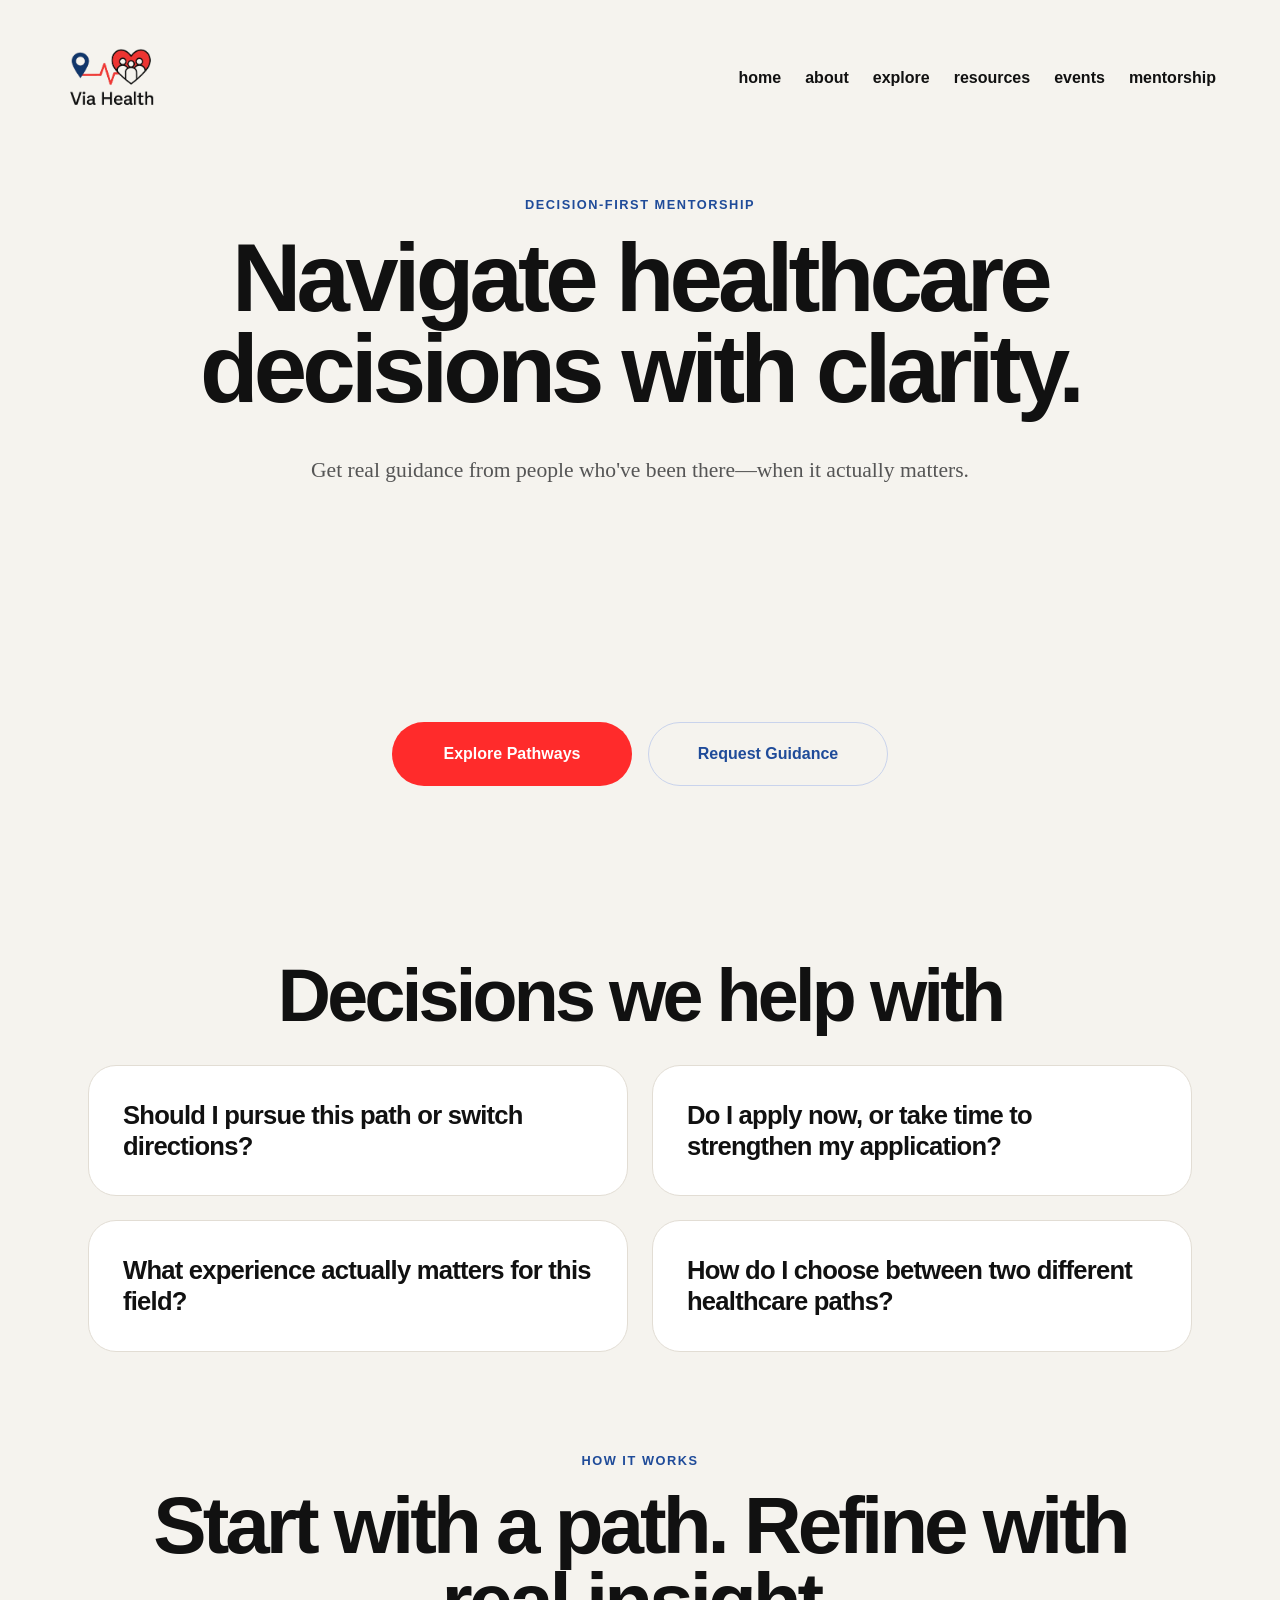
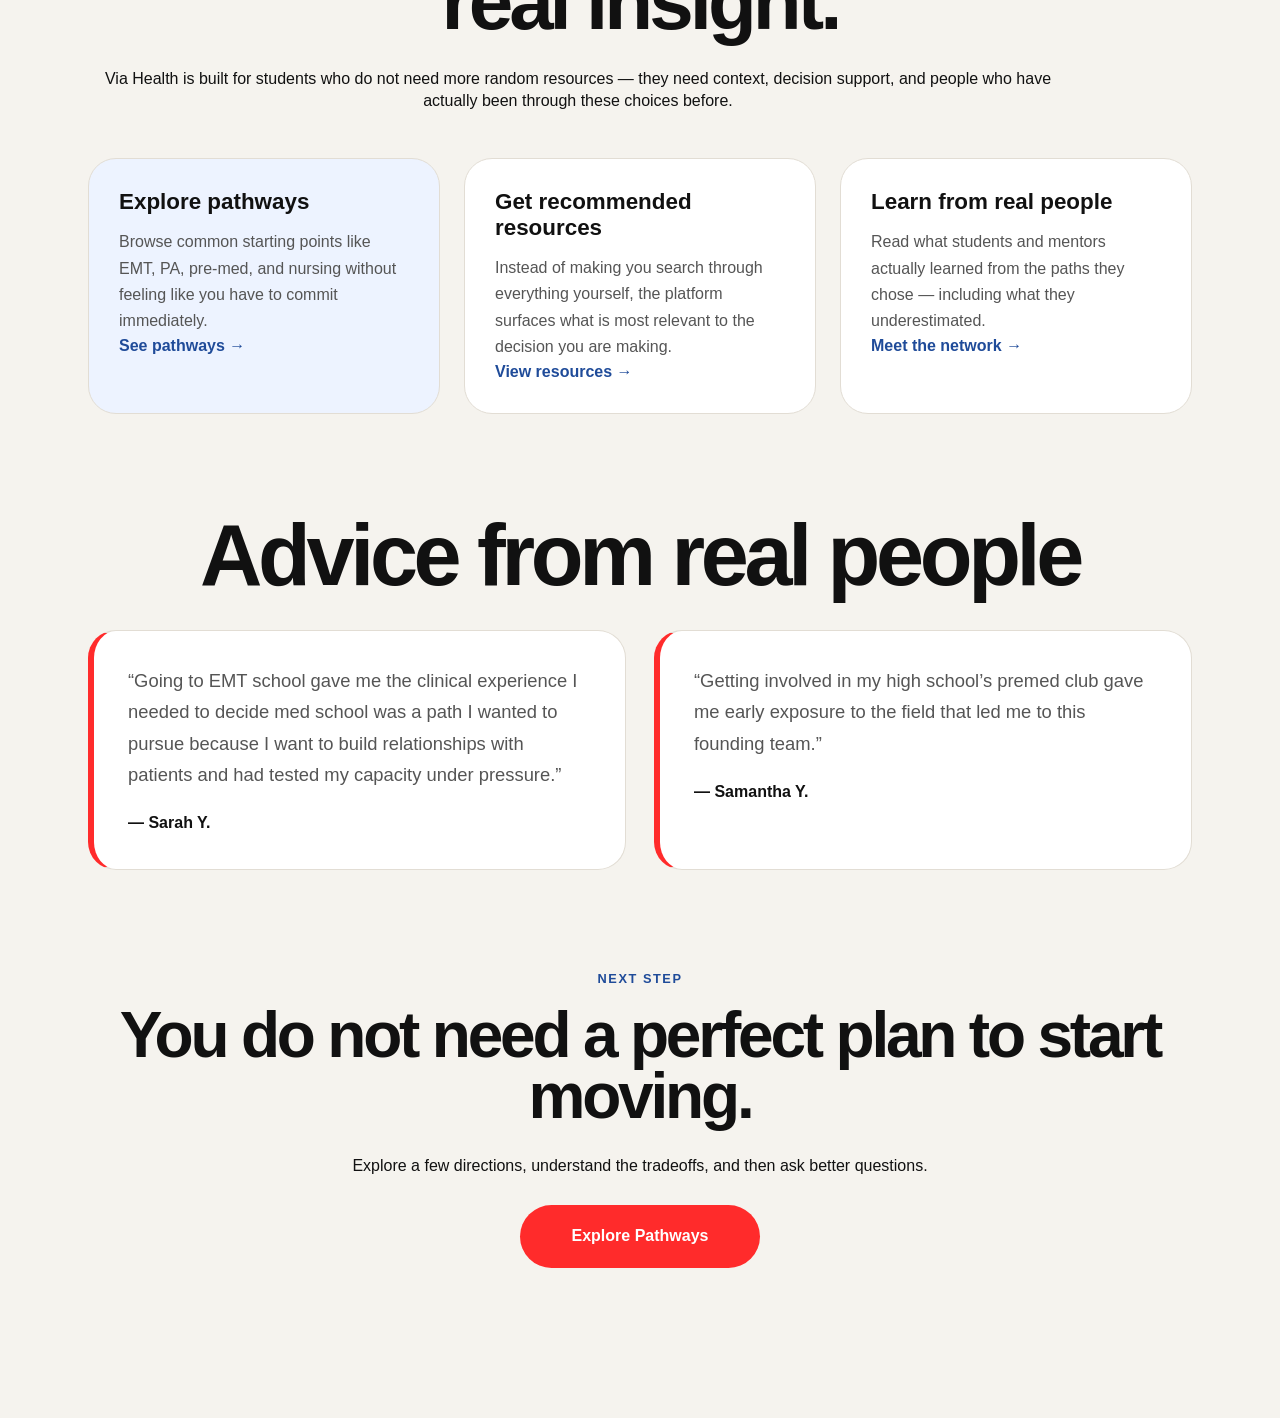
==== commit 57b750de: "designimprovement" ====
--- a/Index.html
+++ b/Index.html
@@ -1,4 +1,5 @@
-<!DOCTYPE html>
+<!-- Pratham - -->
+<!DOCTYPE html> 
 <html lang="en">
 <head>
   <meta charset="UTF-8" />
@@ -11,15 +12,15 @@
 <body>
   <!-- NAVBAR -->
 
-  <main>
+  <main class="index-page">
     <!-- HERO -->
       <div class="hero-content"> <!-- This-->
 
         <p class="eyebrow">Decision-first mentorship</p>
 
-        <h1>Navigate healthcare decisions with clarity.</h1>
+        <h1 class="title">Navigate healthcare decisions with clarity.</h1>
 
-        <p class="hero-subtext">
+        <p class="subtext">
           Get real guidance from people who've been there—when it actually matters.
         </p>
 
--- a/style.css
+++ b/style.css
@@ -1,8 +1,4 @@
-/* =========================
-   1. DESIGN TOKENS / VARIABLES
-   Reusable values for color, spacing, radius, and shadow.
-   This makes the site more consistent and easier to update.
-========================= */
+/* Root */
 :root {
    --bg: #f5f3ee;
    --surface: #ffffff;
@@ -45,10 +41,16 @@
    line-height: 1.4;
 }
 
-/* =========================
-   3. GLOBAL LAYOUT
-   Shared page container spacing for major page wrappers.
-========================= */
+/* Global Layout */
+.title {
+   all: unset;
+   font-size: 5rem;
+   line-height: 1;
+   font-weight: 900;
+   display: inline-block;
+   width: fit-content;
+}
+
 main,
 .about-page,
 .program-page,
@@ -85,26 +87,20 @@
    font-weight: 700;
 }
 
-.subtext,
-.hero-subtext,
-.section-subtext {
-   color: var(--muted);
-   line-height: 1.5;
-}
-
 .subtext {
    font-size: 1.35rem;
    max-width: 720px;
    margin: 0 auto 36px;
-}
-
-.hero-subtext,
-.section-subtext {
-   max-width: 900px;
-   margin: 0 auto;
-   font-size: clamp(1.2rem, 2vw, 1.6rem);
-   line-height: 1.45;
-}
+   color: var(--muted);
+   line-height: 1.5;
+   padding-top: 20px;
+   font-family: 'Georgia', serif;
+
+}
+.about-hero .subtext {
+   padding-top: 50px;
+}
+
 
 .text-link,
 .feature-link {
@@ -252,7 +248,7 @@
 }
 
 .hero-section {
-   padding: 70px 24px 40px;
+   padding: 0px 24px 40px;
 }
 
 .hero-content {
@@ -291,10 +287,12 @@
    justify-content: center;
    gap: 16px;
    flex-wrap: wrap;
+   padding-bottom: 125px;
+   padding-top: 160px;
 }
 
 .hero-actions {
-   margin-top: 34px;
+   margin-top: 75px;
 }
 
 .Home .btn {
@@ -416,7 +414,7 @@
 .final-cta-section {
    max-width: 1320px;
    margin: 0 auto;
-   padding: 90px 24px;
+   padding: 50px 24px;
 }
 
 .section-header {
@@ -532,13 +530,10 @@
 /* =========================
    9. ABOUT PAGE
 ========================= */
-.about-page {
-   padding-top: 60px;
-}
 
 .about-hero {
    text-align: center;
-   padding: 30px 0 70px;
+
 }
 
 .mission-two-col {
@@ -593,7 +588,6 @@
    font-size: 1.1rem;
    line-height: 1.7;
 }
-
 .mentor-preview-grid {
    display: grid;
    grid-template-columns: repeat(2, minmax(0, 1fr));
@@ -796,6 +790,7 @@
    border: 2px solid var(--line);
    padding: 30px;
    border-radius: 15px;
+   line-height: 2;
 }
 
 
@@ -933,6 +928,27 @@
    justify-content: center;
 }
 
+.choice-pill {
+   display: none;
+   padding: 10px;
+
+}
+
+label {
+   display: inline-block;
+   padding: 10px 20px;
+   background-color: #f0f0f0;
+   border: 1px solid #ccc;
+   cursor: pointer;
+   transition: all 0.2s ease;
+}
+
+.choice-pill:checked+label {
+   background-color: #333;
+   color: white;
+   border-color: #333;
+}
+
 .choice-btn,
 .mode-btn {
    border: 1px solid #ddd6ca;
@@ -989,9 +1005,9 @@
 .explore-journey-section {
    max-width: 1320px;
    margin: 0 auto;
-   padding: 110px 24px 90px;
-}
-
+   padding: 40px 24px 40px;
+}
+/*    padding: 110px 24px 90px;*/
 .journey-header,
 .journey-roadmap-block {
    text-align: center;
@@ -1006,13 +1022,6 @@
    font-weight: 900;
 }
 
-.journey-subtext {
-   max-width: 860px;
-   margin: 0 auto;
-   color: var(--muted);
-   font-size: 1.2rem;
-   line-height: 1.55;
-}
 
 .journey-map-shell,
 .roadmap-preview-grid,
@@ -1022,7 +1031,10 @@
    gap: 28px;
    margin-top: 54px;
 }
-
+.journey-map-shell {
+   padding-bottom: 40px;
+   padding-top: 20px;
+}
 .journey-map-card,
 .journey-side-card,
 .roadmap-mini-card,
@@ -1255,7 +1267,7 @@
 
 .resources-hero {
    text-align: center;
-   padding: 100px 0 40px;
+   padding: 0 0 42px;
 }
 
 .resources-hero .eyebrow {
@@ -1272,13 +1284,6 @@
    max-width: 980px;
 }
 
-.resources-hero .subtext {
-   font-size: 1.25rem;
-   line-height: 1.5;
-   color: #666;
-   max-width: 900px;
-   margin: 0 auto;
-}
 
 .resource-controls {
    max-width: 1100px;
@@ -1412,12 +1417,12 @@
    15. EVENTS PAGE
 ========================= */
 .events-page {
-   padding: 50px 24px 100px;
+   padding: 40px 24px 40px;
 }
 
 .events-hero {
    text-align: center;
-   padding: 30px 0 70px;
+   padding: 0 0 70px;
 }
 
 .featured-event,
@@ -1496,12 +1501,34 @@
    Clean form layout instead of page-level padding hacks.
 ========================= */
 .Mentorship {
-   padding: 0;
-}
-
+   padding: 20px 24px 40px;
+}
+/* unfinished */
+.custom-select {
+   -webkit-appearance: none;
+   -moz-appearance: none;
+   appearance: none
+   border-radius: 0;
+   border: 2px solid #000;
+   padding: 10px 40px 10px 15px;
+   width: 250px;
+   height: 50px;
+   background-color: #fff;
+   font-family: inherit;
+   font-size: 1rem;
+   cursor: pointer;
+   background-image: url('data:image/svg+xml;charset=US-ASCII,<svg xmlns="http://www.w3.org/2000/svg" width="24" height="24" viewBox="0 0 24 24"><path fill="black" d="M7 10l5 5 5-5z"/></svg>');
+   background-repeat: no-repeat;
+   background-position: right 10px center;
+}
+.custom-select option:checked {
+   background-color: #000 !important;
+   color: #fff !important;
+}
+/* unfinished */
 .form-container {
    max-width: 700px;
-   margin: 80px auto;
+   margin: auto;
    padding: 0 20px 60px;
 }
 
@@ -1526,7 +1553,7 @@
 form legend {
    display: block;
    margin-top: 16px;
-   margin-bottom: 6px;
+
    font-weight: 700;
 }
 
@@ -1540,7 +1567,6 @@
    margin-bottom: 12px;
    box-sizing: border-box;
    border: 1px solid #d8d2c8;
-   border-radius: 12px;
    background: #fff;
 }
 
@@ -1615,10 +1641,7 @@
    cursor: pointer;
 }
 
-/* =========================
-   17. RESPONSIVE RULES
-   Collapse multi-column layouts on smaller screens.
-========================= */
+/* Responsive Rules */
 @media (max-width: 980px) {
 
    .journey-map-shell,
